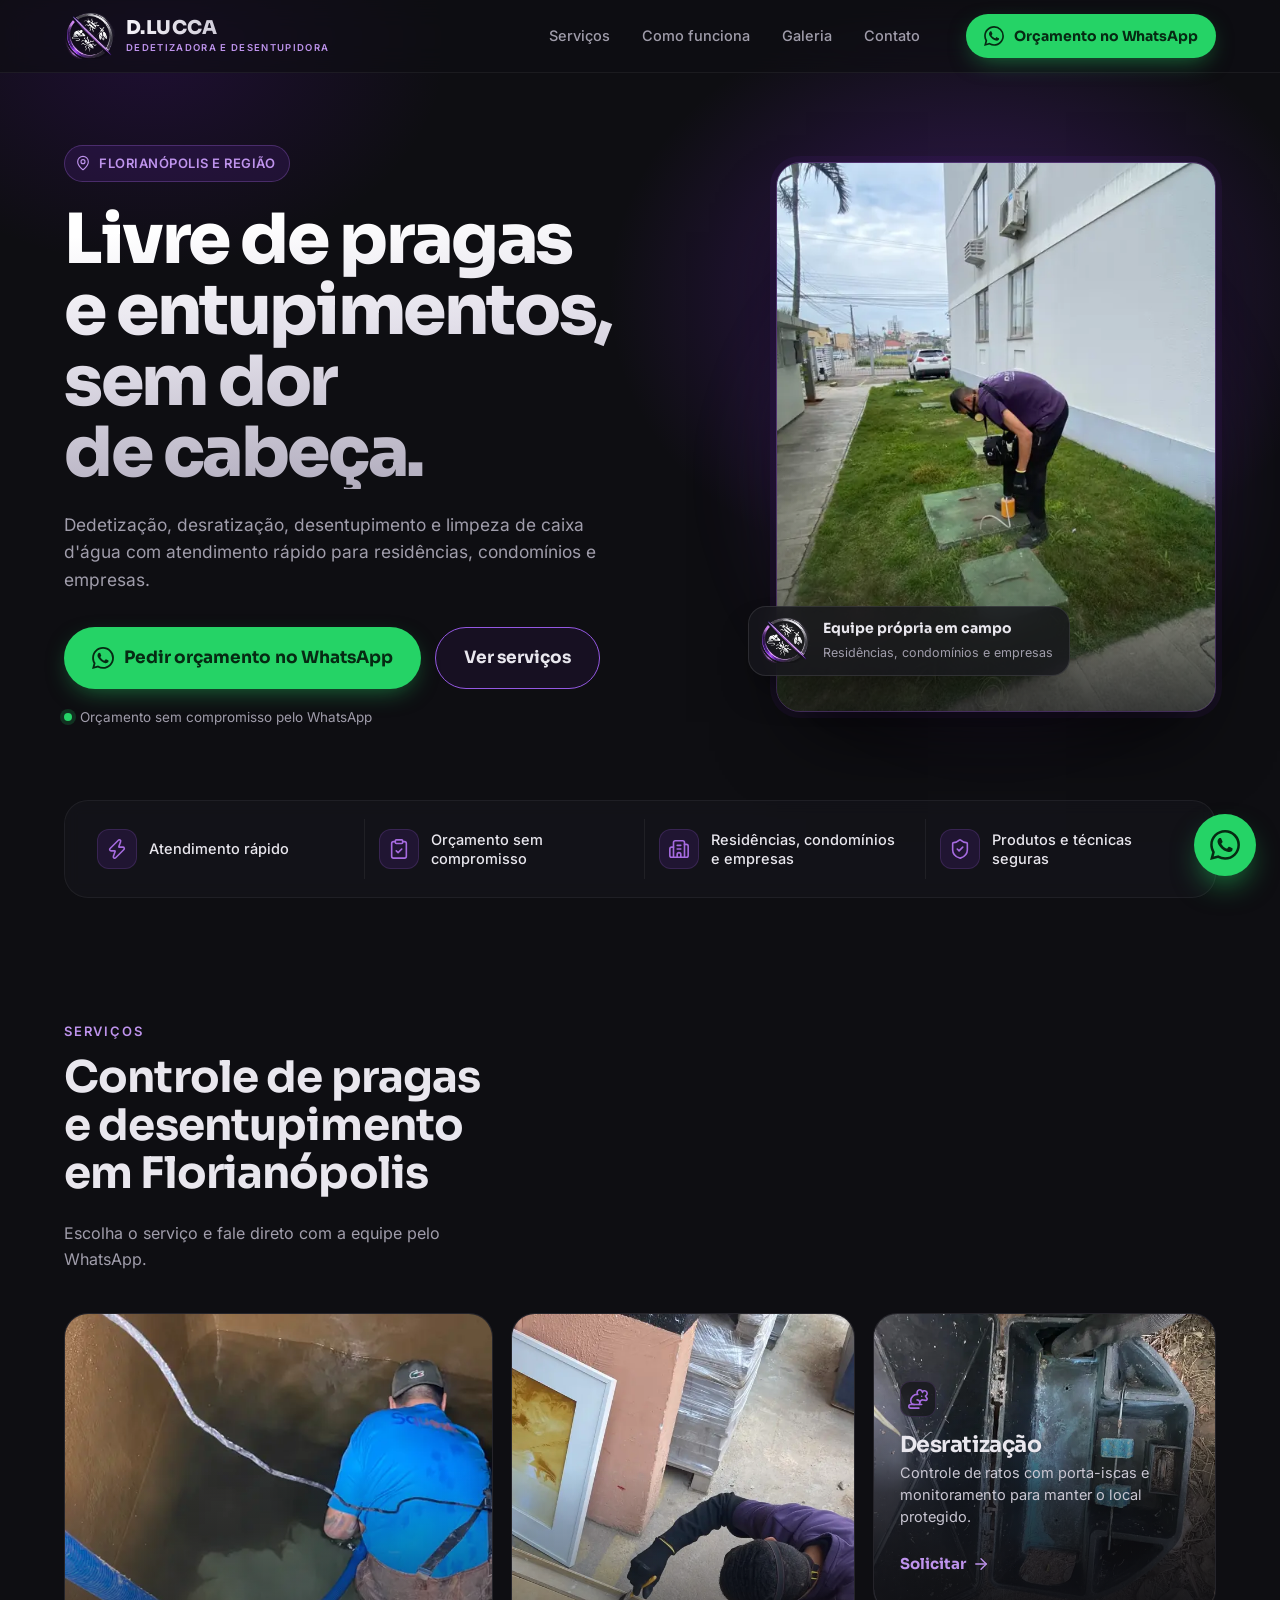
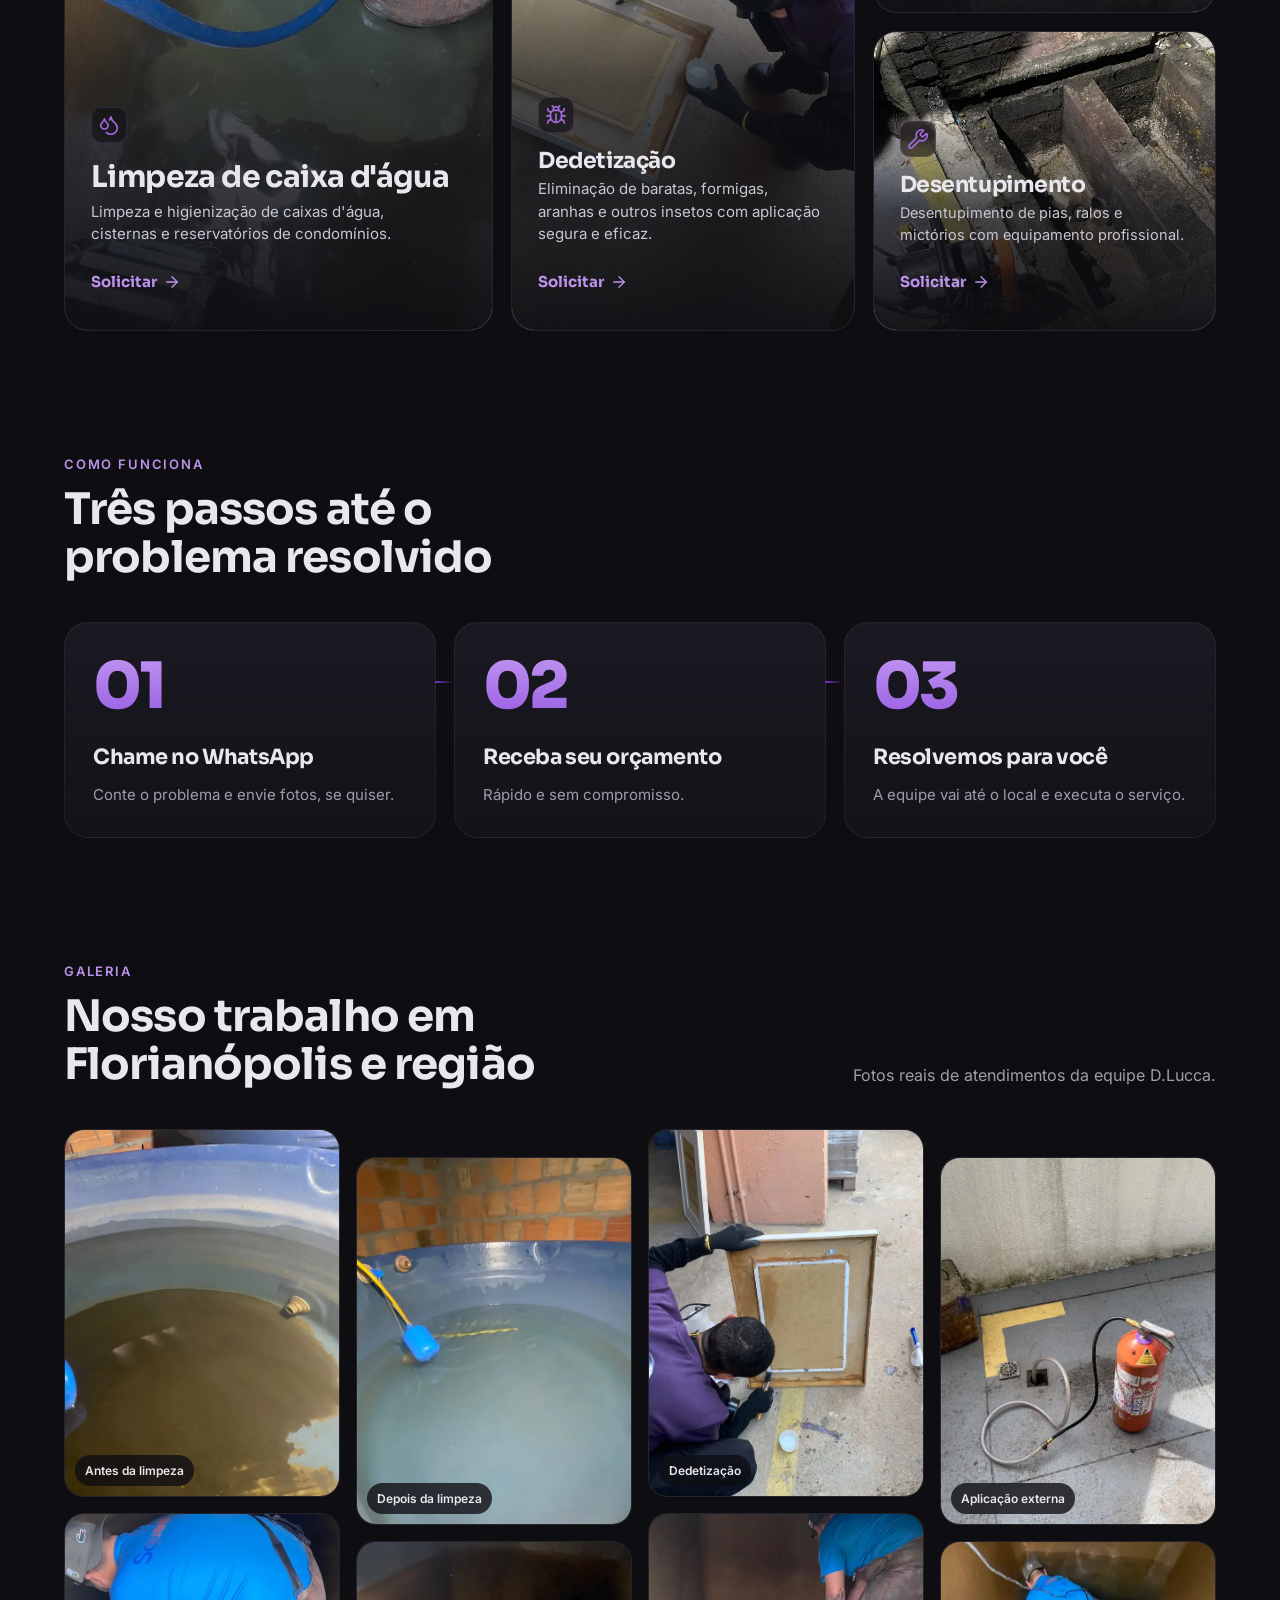
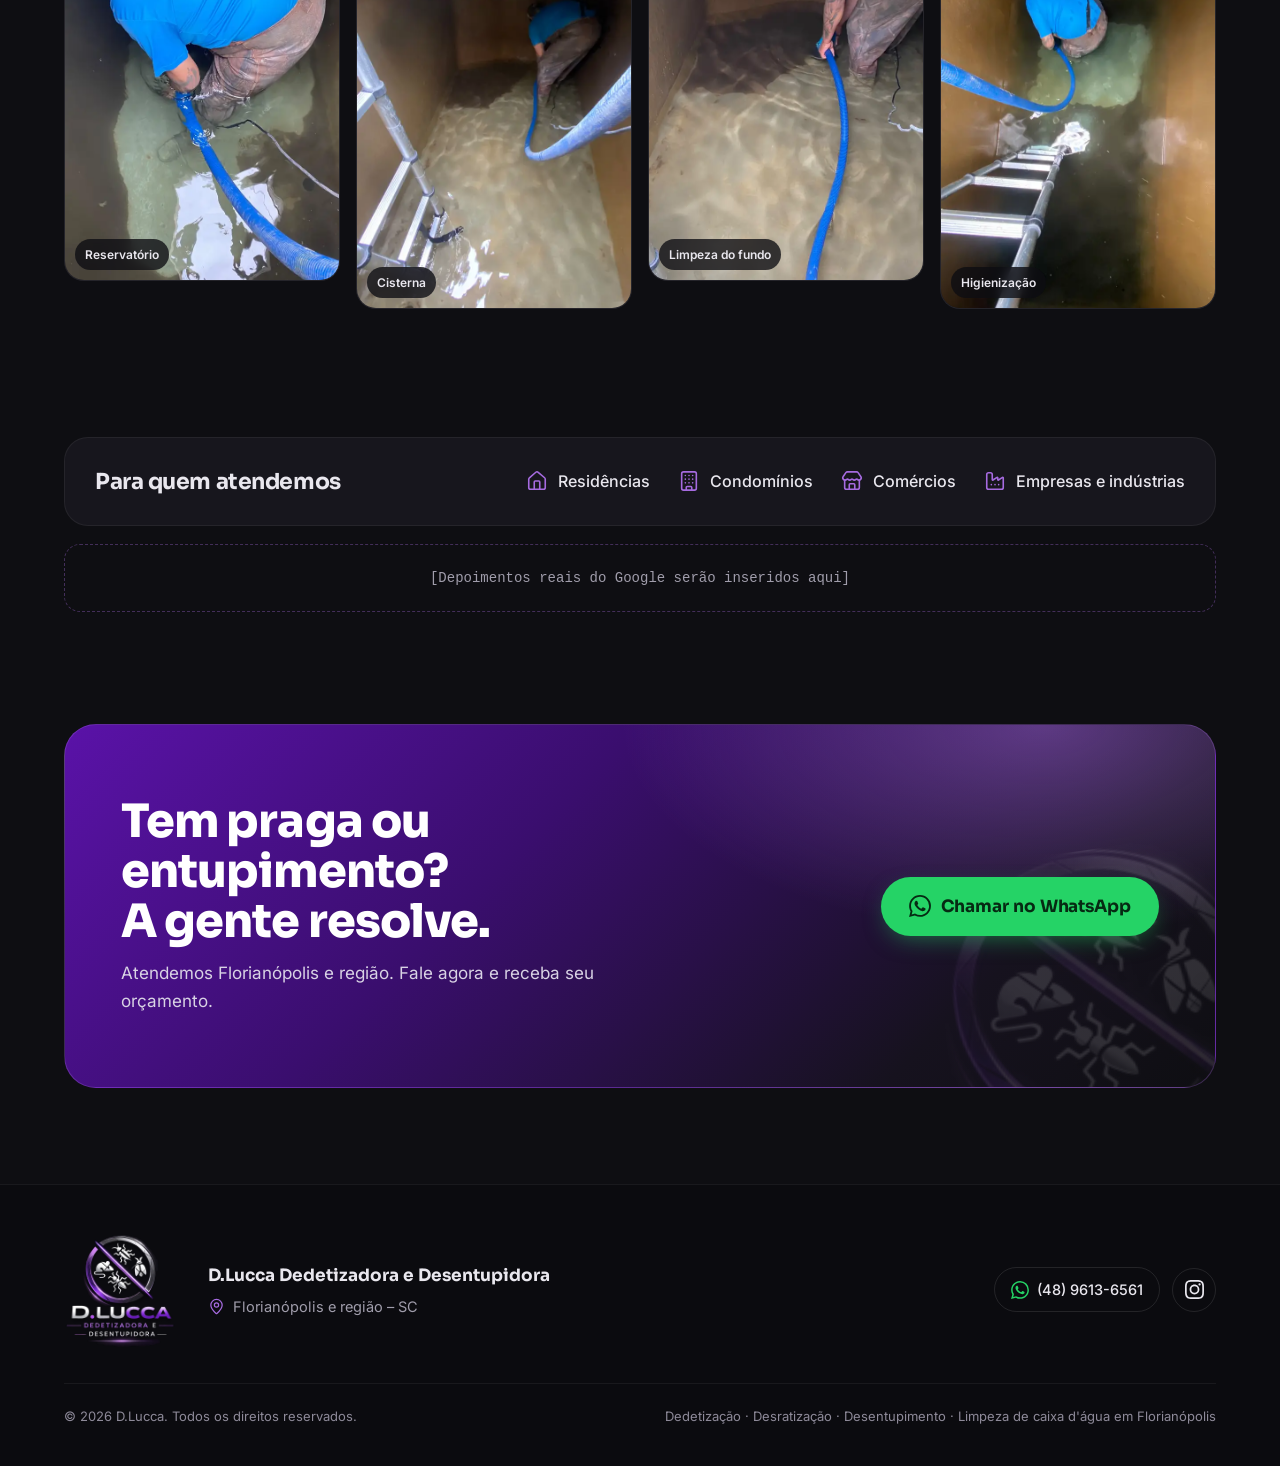
==== index.html @ 6cd9d9d6 "feat(site): publica site one-page D.Lucca Dedetizadora e Desentupidora Co-Authored-By: Claude Sonnet" ====
<!doctype html>
<html lang="pt-BR">
<head>
<meta charset="utf-8">
<meta name="viewport" content="width=device-width, initial-scale=1, viewport-fit=cover">
<title>D.Lucca Dedetizadora e Desentupidora | Florianópolis e Região</title>
<meta name="description" content="Dedetização, desratização, desentupimento e limpeza de caixa d'água em Florianópolis e região. Atendimento rápido. Peça seu orçamento pelo WhatsApp.">
<link rel="canonical" href="https://ftzk1ng.github.io/dlucca-site/">
<meta name="theme-color" content="#0E0E12">
<meta name="format-detection" content="telephone=no">
<link rel="icon" href="favicon.ico" sizes="any">
<link rel="icon" type="image/png" sizes="32x32" href="favicon-32x32.png">
<link rel="apple-touch-icon" href="apple-touch-icon.png">
<link rel="manifest" href="site.webmanifest">
<meta property="og:type" content="website">
<meta property="og:locale" content="pt_BR">
<meta property="og:site_name" content="D.Lucca Dedetizadora e Desentupidora">
<meta property="og:title" content="D.Lucca Dedetizadora e Desentupidora | Florianópolis e Região">
<meta property="og:description" content="Dedetização, desratização, desentupimento e limpeza de caixa d'água em Florianópolis e região. Atendimento rápido. Peça seu orçamento pelo WhatsApp.">
<meta property="og:url" content="https://ftzk1ng.github.io/dlucca-site/">
<meta property="og:image" content="https://ftzk1ng.github.io/dlucca-site/assets/img/og-image.jpg">
<meta property="og:image:width" content="1200">
<meta property="og:image:height" content="630">
<meta property="og:image:alt" content="D.Lucca Dedetizadora e Desentupidora, técnico em atendimento em Florianópolis">
<meta name="twitter:card" content="summary_large_image">
<link rel="preload" href="assets/fonts/sora-latin-800-normal.woff2" as="font" type="font/woff2" crossorigin>
<link rel="preload" href="assets/img/tecnico-dedetizacao-condominio-florianopolis.webp" as="image" type="image/webp">
<link rel="stylesheet" href="assets/css/style.css">
<script type="application/ld+json">
{
  "@context": "https://schema.org",
  "@type": "LocalBusiness",
  "additionalType": "http://www.productontology.org/id/Pest_control",
  "@id": "https://ftzk1ng.github.io/dlucca-site/#empresa",
  "name": "D.Lucca Dedetizadora e Desentupidora",
  "url": "https://ftzk1ng.github.io/dlucca-site/",
  "image": "https://ftzk1ng.github.io/dlucca-site/assets/img/og-image.jpg",
  "logo": "https://ftzk1ng.github.io/dlucca-site/assets/img/icon-512.png",
  "description": "Dedetização, desratização, desentupimento e limpeza de caixa d'água para residências, condomínios e empresas em Florianópolis e região.",
  "telephone": "+55 48 9613-6561",
  "address": {
    "@type": "PostalAddress",
    "addressLocality": "Florianópolis",
    "addressRegion": "SC",
    "addressCountry": "BR"
  },
  "areaServed": [
    {
      "@type": "City",
      "name": "Florianópolis"
    },
    {
      "@type": "AdministrativeArea",
      "name": "Grande Florianópolis, SC"
    }
  ],
  "hasOfferCatalog": {
    "@type": "OfferCatalog",
    "name": "Serviços",
    "itemListElement": [
      {
        "@type": "Offer",
        "itemOffered": {
          "@type": "Service",
          "name": "Dedetização"
        }
      },
      {
        "@type": "Offer",
        "itemOffered": {
          "@type": "Service",
          "name": "Desratização"
        }
      },
      {
        "@type": "Offer",
        "itemOffered": {
          "@type": "Service",
          "name": "Limpeza de caixa d'água"
        }
      },
      {
        "@type": "Offer",
        "itemOffered": {
          "@type": "Service",
          "name": "Desentupimento"
        }
      }
    ]
  }
}
</script>
</head>
<body>
<svg width="0" height="0" style="position:absolute" aria-hidden="true" focusable="false"><symbol id="i-arrow-right" viewBox="0 0 24 24"><path d="M5 12h14" /> <path d="m12 5 7 7-7 7" /></symbol><symbol id="i-bug" viewBox="0 0 24 24"><path d="M12 20v-9" /> <path d="M14 7a4 4 0 0 1 4 4v3a6 6 0 0 1-12 0v-3a4 4 0 0 1 4-4z" /> <path d="M14.12 3.88 16 2" /> <path d="M21 21a4 4 0 0 0-3.81-4" /> <path d="M21 5a4 4 0 0 1-3.55 3.97" /> <path d="M22 13h-4" /> <path d="M3 21a4 4 0 0 1 3.81-4" /> <path d="M3 5a4 4 0 0 0 3.55 3.97" /> <path d="M6 13H2" /> <path d="m8 2 1.88 1.88" /> <path d="M9 7.13V6a3 3 0 1 1 6 0v1.13" /></symbol><symbol id="i-building" viewBox="0 0 24 24"><path d="M12 10h.01" /> <path d="M12 14h.01" /> <path d="M12 6h.01" /> <path d="M16 10h.01" /> <path d="M16 14h.01" /> <path d="M16 6h.01" /> <path d="M8 10h.01" /> <path d="M8 14h.01" /> <path d="M8 6h.01" /> <path d="M9 22v-3a1 1 0 0 1 1-1h4a1 1 0 0 1 1 1v3" /> <rect x="4" y="2" width="16" height="20" rx="2" /></symbol><symbol id="i-building-2" viewBox="0 0 24 24"><path d="M10 12h4" /> <path d="M10 8h4" /> <path d="M14 21v-3a2 2 0 0 0-4 0v3" /> <path d="M6 10H4a2 2 0 0 0-2 2v7a2 2 0 0 0 2 2h16a2 2 0 0 0 2-2V9a2 2 0 0 0-2-2h-2" /> <path d="M6 21V5a2 2 0 0 1 2-2h8a2 2 0 0 1 2 2v16" /></symbol><symbol id="i-clipboard-check" viewBox="0 0 24 24"><rect width="8" height="4" x="8" y="2" rx="1" ry="1" /> <path d="M16 4h2a2 2 0 0 1 2 2v14a2 2 0 0 1-2 2H6a2 2 0 0 1-2-2V6a2 2 0 0 1 2-2h2" /> <path d="m9 14 2 2 4-4" /></symbol><symbol id="i-droplets" viewBox="0 0 24 24"><path d="M7 16.3c2.2 0 4-1.83 4-4.05 0-1.16-.57-2.26-1.71-3.19S7.29 6.75 7 5.3c-.29 1.45-1.14 2.84-2.29 3.76S3 11.1 3 12.25c0 2.22 1.8 4.05 4 4.05z" /> <path d="M12.56 6.6A10.97 10.97 0 0 0 14 3.02c.5 2.5 2 4.9 4 6.5s3 3.5 3 5.5a6.98 6.98 0 0 1-11.91 4.97" /></symbol><symbol id="i-factory" viewBox="0 0 24 24"><path d="M12 16h.01" /> <path d="M16 16h.01" /> <path d="M3 19a2 2 0 0 0 2 2h14a2 2 0 0 0 2-2V8.5a.5.5 0 0 0-.769-.422l-4.462 2.844A.5.5 0 0 1 15 10.5v-2a.5.5 0 0 0-.769-.422L9.77 10.922A.5.5 0 0 1 9 10.5V5a2 2 0 0 0-2-2H5a2 2 0 0 0-2 2z" /> <path d="M8 16h.01" /></symbol><symbol id="i-house" viewBox="0 0 24 24"><path d="M15 21v-8a1 1 0 0 0-1-1h-4a1 1 0 0 0-1 1v8" /> <path d="M3 10a2 2 0 0 1 .709-1.528l7-6a2 2 0 0 1 2.582 0l7 6A2 2 0 0 1 21 10v9a2 2 0 0 1-2 2H5a2 2 0 0 1-2-2z" /></symbol><symbol id="i-instagram" viewBox="0 0 24 24"><path fill="currentColor" stroke="none" d="M7.0301.084c-1.2768.0602-2.1487.264-2.911.5634-.7888.3075-1.4575.72-2.1228 1.3877-.6652.6677-1.075 1.3368-1.3802 2.127-.2954.7638-.4956 1.6365-.552 2.914-.0564 1.2775-.0689 1.6882-.0626 4.947.0062 3.2586.0206 3.6671.0825 4.9473.061 1.2765.264 2.1482.5635 2.9107.308.7889.72 1.4573 1.388 2.1228.6679.6655 1.3365 1.0743 2.1285 1.38.7632.295 1.6361.4961 2.9134.552 1.2773.056 1.6884.069 4.9462.0627 3.2578-.0062 3.668-.0207 4.9478-.0814 1.28-.0607 2.147-.2652 2.9098-.5633.7889-.3086 1.4578-.72 2.1228-1.3881.665-.6682 1.0745-1.3378 1.3795-2.1284.2957-.7632.4966-1.636.552-2.9124.056-1.2809.0692-1.6898.063-4.948-.0063-3.2583-.021-3.6668-.0817-4.9465-.0607-1.2797-.264-2.1487-.5633-2.9117-.3084-.7889-.72-1.4568-1.3876-2.1228C21.2982 1.33 20.628.9208 19.8378.6165 19.074.321 18.2017.1197 16.9244.0645 15.6471.0093 15.236-.005 11.977.0014 8.718.0076 8.31.0215 7.0301.0839m.1402 21.6932c-1.17-.0509-1.8053-.2453-2.2287-.408-.5606-.216-.96-.4771-1.3819-.895-.422-.4178-.6811-.8186-.9-1.378-.1644-.4234-.3624-1.058-.4171-2.228-.0595-1.2645-.072-1.6442-.079-4.848-.007-3.2037.0053-3.583.0607-4.848.05-1.169.2456-1.805.408-2.2282.216-.5613.4762-.96.895-1.3816.4188-.4217.8184-.6814 1.3783-.9003.423-.1651 1.0575-.3614 2.227-.4171 1.2655-.06 1.6447-.072 4.848-.079 3.2033-.007 3.5835.005 4.8495.0608 1.169.0508 1.8053.2445 2.228.408.5608.216.96.4754 1.3816.895.4217.4194.6816.8176.9005 1.3787.1653.4217.3617 1.056.4169 2.2263.0602 1.2655.0739 1.645.0796 4.848.0058 3.203-.0055 3.5834-.061 4.848-.051 1.17-.245 1.8055-.408 2.2294-.216.5604-.4763.96-.8954 1.3814-.419.4215-.8181.6811-1.3783.9-.4224.1649-1.0577.3617-2.2262.4174-1.2656.0595-1.6448.072-4.8493.079-3.2045.007-3.5825-.006-4.848-.0608M16.953 5.5864A1.44 1.44 0 1 0 18.39 4.144a1.44 1.44 0 0 0-1.437 1.4424M5.8385 12.012c.0067 3.4032 2.7706 6.1557 6.173 6.1493 3.4026-.0065 6.157-2.7701 6.1506-6.1733-.0065-3.4032-2.771-6.1565-6.174-6.1498-3.403.0067-6.156 2.771-6.1496 6.1738M8 12.0077a4 4 0 1 1 4.008 3.9921A3.9996 3.9996 0 0 1 8 12.0077"/></symbol><symbol id="i-map-pin" viewBox="0 0 24 24"><path d="M20 10c0 4.993-5.539 10.193-7.399 11.799a1 1 0 0 1-1.202 0C9.539 20.193 4 14.993 4 10a8 8 0 0 1 16 0" /> <circle cx="12" cy="10" r="3" /></symbol><symbol id="i-rat" viewBox="0 0 24 24"><path d="M13 22H4a2 2 0 0 1 0-4h12" /> <path d="M13.236 18a3 3 0 0 0-2.2-5" /> <path d="M16 9h.01" /> <path d="M16.82 3.94a3 3 0 1 1 3.237 4.868l1.815 2.587a1.5 1.5 0 0 1-1.5 2.1l-2.872-.453a3 3 0 0 0-3.5 3" /> <path d="M17 4.988a3 3 0 1 0-5.2 2.052A7 7 0 0 0 4 14.015 4 4 0 0 0 8 18" /></symbol><symbol id="i-shield-check" viewBox="0 0 24 24"><path d="M20 13c0 5-3.5 7.5-7.66 8.95a1 1 0 0 1-.67-.01C7.5 20.5 4 18 4 13V6a1 1 0 0 1 1-1c2 0 4.5-1.2 6.24-2.72a1.17 1.17 0 0 1 1.52 0C14.51 3.81 17 5 19 5a1 1 0 0 1 1 1z" /> <path d="m9 12 2 2 4-4" /></symbol><symbol id="i-store" viewBox="0 0 24 24"><path d="M15 21v-5a1 1 0 0 0-1-1h-4a1 1 0 0 0-1 1v5" /> <path d="M17.774 10.31a1.12 1.12 0 0 0-1.549 0 2.5 2.5 0 0 1-3.451 0 1.12 1.12 0 0 0-1.548 0 2.5 2.5 0 0 1-3.452 0 1.12 1.12 0 0 0-1.549 0 2.5 2.5 0 0 1-3.77-3.248l2.889-4.184A2 2 0 0 1 7 2h10a2 2 0 0 1 1.653.873l2.895 4.192a2.5 2.5 0 0 1-3.774 3.244" /> <path d="M4 10.95V19a2 2 0 0 0 2 2h12a2 2 0 0 0 2-2v-8.05" /></symbol><symbol id="i-whatsapp" viewBox="0 0 24 24"><path fill="currentColor" stroke="none" d="M17.472 14.382c-.297-.149-1.758-.867-2.03-.967-.273-.099-.471-.148-.67.15-.197.297-.767.966-.94 1.164-.173.199-.347.223-.644.075-.297-.15-1.255-.463-2.39-1.475-.883-.788-1.48-1.761-1.653-2.059-.173-.297-.018-.458.13-.606.134-.133.298-.347.446-.52.149-.174.198-.298.298-.497.099-.198.05-.371-.025-.52-.075-.149-.669-1.612-.916-2.207-.242-.579-.487-.5-.669-.51-.173-.008-.371-.01-.57-.01-.198 0-.52.074-.792.372-.272.297-1.04 1.016-1.04 2.479 0 1.462 1.065 2.875 1.213 3.074.149.198 2.096 3.2 5.077 4.487.709.306 1.262.489 1.694.625.712.227 1.36.195 1.871.118.571-.085 1.758-.719 2.006-1.413.248-.694.248-1.289.173-1.413-.074-.124-.272-.198-.57-.347m-5.421 7.403h-.004a9.87 9.87 0 01-5.031-1.378l-.361-.214-3.741.982.998-3.648-.235-.374a9.86 9.86 0 01-1.51-5.26c.001-5.45 4.436-9.884 9.888-9.884 2.64 0 5.122 1.03 6.988 2.898a9.825 9.825 0 012.893 6.994c-.003 5.45-4.437 9.884-9.885 9.884m8.413-18.297A11.815 11.815 0 0012.05 0C5.495 0 .16 5.335.157 11.892c0 2.096.547 4.142 1.588 5.945L.057 24l6.305-1.654a11.882 11.882 0 005.683 1.448h.005c6.554 0 11.89-5.335 11.893-11.893a11.821 11.821 0 00-3.48-8.413Z"/></symbol><symbol id="i-wrench" viewBox="0 0 24 24"><path d="M14.7 6.3a1 1 0 0 0 0 1.4l1.6 1.6a1 1 0 0 0 1.4 0l3.106-3.105c.32-.322.863-.22.983.218a6 6 0 0 1-8.259 7.057l-7.91 7.91a1 1 0 0 1-2.999-3l7.91-7.91a6 6 0 0 1 7.057-8.259c.438.12.54.662.219.984z" /></symbol><symbol id="i-zap" viewBox="0 0 24 24"><path d="M15.914 4a1.5 1.5 0 00-2.474-1.561l-9 9A1.5 1.5 0 005.5 14h4.002a.5.5 0 01.471.666L8.086 20a1.5 1.5 0 002.475 1.56l9-9A1.5 1.5 0 0018.5 10h-3.997a.5.5 0 01-.472-.667z" /></symbol></svg>
<a class="sr-only" href="#conteudo">Pular para o conteúdo</a>

<header class="site-header">
  <div class="wrap">
    <a class="brand" href="#topo" aria-label="D.Lucca Dedetizadora e Desentupidora, início">
      <img src="assets/img/dlucca-emblema.webp" width="52" height="45" alt="Emblema D.Lucca">
      <span class="brand-name"><b>D.LUCCA</b><small>Dedetizadora e Desentupidora</small></span>
    </a>
    <nav class="nav" aria-label="Seções">
      <a href="#servicos">Serviços</a>
      <a href="#como-funciona">Como funciona</a>
      <a href="#galeria">Galeria</a>
      <a href="#contato">Contato</a>
    </nav>
    <a class="btn btn-wa header-cta" href="https://wa.me/554896136561?text=Ol%C3%A1!%20Vim%20pelo%20site%20e%20gostaria%20de%20um%20or%C3%A7amento." target="_blank" rel="noopener"><svg class="ico" aria-hidden="true" focusable="false"><use href="#i-whatsapp"/></svg>Orçamento no WhatsApp</a>
    <a class="header-wa-icon" href="https://wa.me/554896136561?text=Ol%C3%A1!%20Vim%20pelo%20site%20e%20gostaria%20de%20um%20or%C3%A7amento." target="_blank" rel="noopener" aria-label="Pedir orçamento no WhatsApp"><svg class="ico" aria-hidden="true" focusable="false"><use href="#i-whatsapp"/></svg></a>
  </div>
</header>

<main id="conteudo">
  <section class="hero" id="topo" aria-labelledby="hero-title">
    <div class="wrap">
      <div class="hero-copy">
        <span class="tag"><svg class="ico" aria-hidden="true" focusable="false"><use href="#i-map-pin"/></svg>Florianópolis e região</span>
        <h1 id="hero-title">Livre de pragas e entupimentos, sem dor de cabeça.</h1>
        <p class="lead">Dedetização, desratização, desentupimento e limpeza de caixa d'água com atendimento rápido para residências, condomínios e empresas.</p>
        <div class="hero-ctas">
          <a class="btn btn-wa btn-lg pulse" href="https://wa.me/554896136561?text=Ol%C3%A1!%20Vim%20pelo%20site%20e%20gostaria%20de%20um%20or%C3%A7amento." target="_blank" rel="noopener"><svg class="ico" aria-hidden="true" focusable="false"><use href="#i-whatsapp"/></svg>Pedir orçamento no WhatsApp</a>
          <a class="btn btn-ghost btn-lg" href="#servicos">Ver serviços</a>
        </div>
        <p class="hero-note"><span class="dot" aria-hidden="true"></span>Orçamento sem compromisso pelo WhatsApp</p>
      </div>
      <div class="hero-media">
        <div class="hero-photo">
          <img src="assets/img/tecnico-dedetizacao-condominio-florianopolis.webp" width="562" height="1000" fetchpriority="high" alt="Técnico da D.Lucca aplicando tratamento contra pragas no jardim de um condomínio em Florianópolis">
        </div>
        <div class="hero-badge">
          <img src="assets/img/dlucca-emblema.webp" width="52" height="45" alt="" aria-hidden="true">
          <div><b>Equipe própria em campo</b><span>Residências, condomínios e empresas</span></div>
        </div>
      </div>
    </div>
  </section>

  <section class="trust" aria-label="Diferenciais">
    <div class="wrap">
      <ul>
        <li><span class="ico-chip"><svg class="ico" aria-hidden="true" focusable="false"><use href="#i-zap"/></svg></span>Atendimento rápido</li>
        <li><span class="ico-chip"><svg class="ico" aria-hidden="true" focusable="false"><use href="#i-clipboard-check"/></svg></span>Orçamento sem compromisso</li>
        <li><span class="ico-chip"><svg class="ico" aria-hidden="true" focusable="false"><use href="#i-building-2"/></svg></span>Residências, condomínios e empresas</li>
        <li><span class="ico-chip"><svg class="ico" aria-hidden="true" focusable="false"><use href="#i-shield-check"/></svg></span>Produtos e técnicas seguras</li>
      </ul>
    </div>
  </section>

  <section class="section" id="servicos" aria-labelledby="servicos-title">
    <div class="wrap">
      <div class="section-head reveal">
        <div>
          <span class="eyebrow">Serviços</span>
          <h2 id="servicos-title">Controle de pragas e desentupimento em Florianópolis</h2>
        </div>
        <p class="section-sub">Escolha o serviço e fale direto com a equipe pelo WhatsApp.</p>
      </div>
      <div class="bento">
        <article class="card card--agua reveal">
          <img src="assets/img/limpeza-caixa-dagua-condominio.webp" width="562" height="1000" loading="lazy" decoding="async" alt="Técnico da D.Lucca realizando limpeza de caixa d'água dentro do reservatório de um condomínio em Florianópolis">
          <div class="card-body">
            <div class="card-top"><span class="ico-chip"><svg class="ico" aria-hidden="true" focusable="false"><use href="#i-droplets"/></svg></span></div>
            <h3>Limpeza de caixa d'água</h3>
            <p>Limpeza e higienização de caixas d'água, cisternas e reservatórios de condomínios.</p>
            <a class="card-link" href="https://wa.me/554896136561?text=Ol%C3%A1!%20Gostaria%20de%20um%20or%C3%A7amento%20de%20limpeza%20de%20caixa%20d%27%C3%A1gua." target="_blank" rel="noopener">Solicitar <svg class="ico" aria-hidden="true" focusable="false"><use href="#i-arrow-right"/></svg></a>
          </div>
        </article>
        <article class="card card--ded reveal">
          <img src="assets/img/dedetizacao-aplicacao.webp" width="619" height="1100" loading="lazy" decoding="async" alt="Técnico da D.Lucca com luvas e máscara aplicando produto de dedetização em uma moldura">
          <div class="card-body">
            <div class="card-top"><span class="ico-chip"><svg class="ico" aria-hidden="true" focusable="false"><use href="#i-bug"/></svg></span></div>
            <h3>Dedetização</h3>
            <p>Eliminação de baratas, formigas, aranhas e outros insetos com aplicação segura e eficaz.</p>
            <a class="card-link" href="https://wa.me/554896136561?text=Ol%C3%A1!%20Gostaria%20de%20um%20or%C3%A7amento%20de%20dedetiza%C3%A7%C3%A3o." target="_blank" rel="noopener">Solicitar <svg class="ico" aria-hidden="true" focusable="false"><use href="#i-arrow-right"/></svg></a>
          </div>
        </article>
        <article class="card card--rat reveal">
          <img src="assets/img/desratizacao-porta-isca.webp" width="1000" height="563" loading="lazy" decoding="async" alt="Porta-isca para controle de ratos instalado pela D.Lucca em área externa">
          <div class="card-body">
            <div class="card-top"><span class="ico-chip"><svg class="ico" aria-hidden="true" focusable="false"><use href="#i-rat"/></svg></span></div>
            <h3>Desratização</h3>
            <p>Controle de ratos com porta-iscas e monitoramento para manter o local protegido.</p>
            <a class="card-link" href="https://wa.me/554896136561?text=Ol%C3%A1!%20Gostaria%20de%20um%20or%C3%A7amento%20de%20desratiza%C3%A7%C3%A3o." target="_blank" rel="noopener">Solicitar <svg class="ico" aria-hidden="true" focusable="false"><use href="#i-arrow-right"/></svg></a>
          </div>
        </article>
        <article class="card card--desent reveal">
          <img src="assets/img/desentupimento-maquina.webp" width="619" height="1100" loading="lazy" decoding="async" alt="Máquina desentupidora profissional da D.Lucca ao lado de uma caixa de passagem aberta">
          <div class="card-body">
            <div class="card-top"><span class="ico-chip"><svg class="ico" aria-hidden="true" focusable="false"><use href="#i-wrench"/></svg></span></div>
            <h3>Desentupimento</h3>
            <p>Desentupimento de pias, ralos e mictórios com equipamento profissional.</p>
            <a class="card-link" href="https://wa.me/554896136561?text=Ol%C3%A1!%20Gostaria%20de%20um%20or%C3%A7amento%20de%20desentupimento." target="_blank" rel="noopener">Solicitar <svg class="ico" aria-hidden="true" focusable="false"><use href="#i-arrow-right"/></svg></a>
          </div>
        </article>
      </div>
    </div>
  </section>

  <section class="section" id="como-funciona" aria-labelledby="como-title" style="padding-top:24px">
    <div class="wrap">
      <div class="section-head reveal">
        <div>
          <span class="eyebrow">Como funciona</span>
          <h2 id="como-title">Três passos até o problema resolvido</h2>
        </div>
      </div>
      <ol class="steps">
        <li class="step reveal"><span class="step-num" aria-hidden="true">01</span><h3>Chame no WhatsApp</h3><p>Conte o problema e envie fotos, se quiser.</p></li>
        <li class="step reveal"><span class="step-num" aria-hidden="true">02</span><h3>Receba seu orçamento</h3><p>Rápido e sem compromisso.</p></li>
        <li class="step reveal"><span class="step-num" aria-hidden="true">03</span><h3>Resolvemos para você</h3><p>A equipe vai até o local e executa o serviço.</p></li>
      </ol>
    </div>
  </section>

  <section class="section" id="galeria" aria-labelledby="galeria-title" style="padding-top:24px">
    <div class="wrap gallery-wrap">
      <div class="section-head reveal">
        <div>
          <span class="eyebrow">Galeria</span>
          <h2 id="galeria-title">Nosso trabalho em Florianópolis e região</h2>
        </div>
        <p class="section-sub">Fotos reais de atendimentos da equipe D.Lucca.</p>
      </div>
      <div class="gallery">
        <figure class="reveal"><img src="assets/img/caixa-dagua-antes.webp" width="619" height="1100" loading="lazy" decoding="async" alt="Caixa d'água de polietileno com água suja antes da limpeza feita pela D.Lucca"><figcaption>Antes da limpeza</figcaption></figure>
        <figure class="reveal"><img src="assets/img/caixa-dagua-depois.webp" width="619" height="1100" loading="lazy" decoding="async" alt="Caixa d'água limpa e higienizada pela D.Lucca, com água clara"><figcaption>Depois da limpeza</figcaption></figure>
        <figure class="reveal"><img src="assets/img/dedetizacao-moldura.webp" width="619" height="1100" loading="lazy" decoding="async" alt="Técnico da D.Lucca aplicando produto contra insetos em moldura de quadro"><figcaption>Dedetização</figcaption></figure>
        <figure class="reveal"><img src="assets/img/pulverizador-area-externa.webp" width="619" height="1100" loading="lazy" decoding="async" alt="Pulverizador da D.Lucca pronto para aplicação em terraço junto a um ralo"><figcaption>Aplicação externa</figcaption></figure>
        <figure class="reveal"><img src="assets/img/limpeza-reservatorio-1.webp" width="619" height="1100" loading="lazy" decoding="async" alt="Técnico da D.Lucca drenando reservatório de água de condomínio durante a limpeza"><figcaption>Reservatório</figcaption></figure>
        <figure class="reveal"><img src="assets/img/limpeza-cisterna.webp" width="619" height="1100" loading="lazy" decoding="async" alt="Técnico da D.Lucca dentro de cisterna removendo resíduos do fundo com mangueira"><figcaption>Cisterna</figcaption></figure>
        <figure class="reveal"><img src="assets/img/limpeza-reservatorio-2.webp" width="619" height="1100" loading="lazy" decoding="async" alt="Limpeza do fundo de reservatório de condomínio feita pela equipe D.Lucca"><figcaption>Limpeza do fundo</figcaption></figure>
        <figure class="reveal"><img src="assets/img/higienizacao-reservatorio.webp" width="619" height="1100" loading="lazy" decoding="async" alt="Vista de cima de técnico da D.Lucca higienizando reservatório com escada de acesso"><figcaption>Higienização</figcaption></figure>
      </div>
    </div>
  </section>

  <section class="audience" aria-labelledby="publico-title">
    <div class="wrap">
      <div class="audience-inner reveal">
        <h2 id="publico-title">Para quem atendemos</h2>
        <ul>
          <li><svg class="ico" aria-hidden="true" focusable="false"><use href="#i-house"/></svg>Residências</li>
          <li><svg class="ico" aria-hidden="true" focusable="false"><use href="#i-building"/></svg>Condomínios</li>
          <li><svg class="ico" aria-hidden="true" focusable="false"><use href="#i-store"/></svg>Comércios</li>
          <li><svg class="ico" aria-hidden="true" focusable="false"><use href="#i-factory"/></svg>Empresas e indústrias</li>
        </ul>
      </div>
      <div class="placeholder">[Depoimentos reais do Google serão inseridos aqui]</div>
    </div>
  </section>

  <section class="final" id="contato" aria-labelledby="final-title">
    <div class="wrap">
      <div class="final-box reveal">
        <div>
          <h2 id="final-title">Tem praga ou entupimento? A gente resolve.</h2>
          <p>Atendemos Florianópolis e região. Fale agora e receba seu orçamento.</p>
        </div>
        <a class="btn btn-wa btn-lg pulse" href="https://wa.me/554896136561?text=Ol%C3%A1!%20Vim%20pelo%20site%20e%20gostaria%20de%20um%20or%C3%A7amento." target="_blank" rel="noopener"><svg class="ico" aria-hidden="true" focusable="false"><use href="#i-whatsapp"/></svg>Chamar no WhatsApp</a>
      </div>
    </div>
  </section>
</main>

<footer class="site-footer">
  <div class="wrap">
    <div class="footer-grid">
      <img class="footer-logo" src="assets/img/dlucca-logo.webp" width="480" height="488" loading="lazy" alt="Logo D.Lucca Dedetizadora e Desentupidora">
      <div class="footer-info">
        <b>D.Lucca Dedetizadora e Desentupidora</b>
        <span><svg class="ico" aria-hidden="true" focusable="false"><use href="#i-map-pin"/></svg>Florianópolis e região – SC</span>
      </div>
      <div class="footer-links">
        <a class="chip-link wa" href="https://wa.me/554896136561?text=Ol%C3%A1!%20Vim%20pelo%20site%20e%20gostaria%20de%20um%20or%C3%A7amento." target="_blank" rel="noopener"><svg class="ico" aria-hidden="true" focusable="false"><use href="#i-whatsapp"/></svg>(48) 9613-6561</a>
        <a class="icon-link" href="https://www.instagram.com/d.luccadedetizadora/" target="_blank" rel="noopener" aria-label="Instagram da D.Lucca"><svg class="ico" aria-hidden="true" focusable="false"><use href="#i-instagram"/></svg></a>
      </div>
    </div>
    <div class="footer-bottom">
      <span>© 2026 D.Lucca. Todos os direitos reservados.</span>
      <span>Dedetização · Desratização · Desentupimento · Limpeza de caixa d'água em Florianópolis</span>
    </div>
  </div>
</footer>

<a class="wa-float pulse" href="https://wa.me/554896136561?text=Ol%C3%A1!%20Vim%20pelo%20site%20e%20gostaria%20de%20um%20or%C3%A7amento." target="_blank" rel="noopener" aria-label="Chamar no WhatsApp"><svg class="ico" aria-hidden="true" focusable="false"><use href="#i-whatsapp"/></svg><span class="tip">Orçamento no WhatsApp</span></a>
<div class="wa-bar"><a class="btn btn-wa" href="https://wa.me/554896136561?text=Ol%C3%A1!%20Vim%20pelo%20site%20e%20gostaria%20de%20um%20or%C3%A7amento." target="_blank" rel="noopener"><svg class="ico" aria-hidden="true" focusable="false"><use href="#i-whatsapp"/></svg>Chamar no WhatsApp</a></div>

<script>
(function(){
  var d=document.documentElement; d.classList.add('js');
  var els=[].slice.call(document.querySelectorAll('.reveal'));
  if(!('IntersectionObserver' in window)||matchMedia('(prefers-reduced-motion: reduce)').matches) return;
  var vh=innerHeight;
  els.forEach(function(el){ if(el.getBoundingClientRect().top>vh*0.92) el.classList.add('pre'); });
  var io=new IntersectionObserver(function(entries){
    entries.forEach(function(e){ if(e.isIntersecting){ e.target.classList.remove('pre'); io.unobserve(e.target);} });
  },{rootMargin:'0px 0px -8% 0px'});
  els.forEach(function(el){ if(el.classList.contains('pre')) io.observe(el); });
})();
</script>

</body>
</html>
---- assets/css/style.css ----
/* Fontes self-hosted (Sora e Inter, SIL OFL) */
@font-face{font-family:"Sora";font-style:normal;font-weight:700;font-display:swap;src:url("../fonts/sora-latin-700-normal.woff2") format("woff2")}
@font-face{font-family:"Sora";font-style:normal;font-weight:800;font-display:swap;src:url("../fonts/sora-latin-800-normal.woff2") format("woff2")}
@font-face{font-family:"Inter";font-style:normal;font-weight:400;font-display:swap;src:url("../fonts/inter-latin-400-normal.woff2") format("woff2")}
@font-face{font-family:"Inter";font-style:normal;font-weight:500;font-display:swap;src:url("../fonts/inter-latin-500-normal.woff2") format("woff2")}
@font-face{font-family:"Inter";font-style:normal;font-weight:600;font-display:swap;src:url("../fonts/inter-latin-600-normal.woff2") format("woff2")}
:root{
  color-scheme: dark;
  --bg:#0E0E12; --surface:#17161D; --surface-2:#1E1C26;
  --line:rgba(255,255,255,.06); --line-2:rgba(255,255,255,.1);
  --purple:#7B2FD0; --purple-deep:#5A12A8; --lilac:#A66BE0; --lilac-text:#BE93EC;
  --silver:#E9E7EE; --muted:#A09DAB;
  --wa:#25D366; --wa-hover:#1FBE5B; --wa-ink:#062A13;
  --r-sm:12px; --r-md:16px; --r-lg:24px;
  --font-display:"Sora","Plus Jakarta Sans",system-ui,-apple-system,"Segoe UI",sans-serif;
  --font-body:"Inter",system-ui,-apple-system,"Segoe UI",Roboto,sans-serif;
  --wrap:1200px;
  --header-h:72px;
}
*{box-sizing:border-box}
html{overflow-x:clip;scroll-behavior:smooth;scroll-padding-top:calc(var(--header-h) + 16px);background:var(--bg)}
body{margin:0;overflow-x:clip;background:var(--bg);color:var(--silver);font-family:var(--font-body);font-size:16px;line-height:1.6;-webkit-font-smoothing:antialiased;overflow-x:hidden}
img{max-width:100%;display:block}
a{color:inherit;text-decoration:none}
h1,h2,h3{font-family:var(--font-display);margin:0;text-wrap:balance;letter-spacing:-.02em}
p{margin:0}
.wrap{max-width:var(--wrap);margin-inline:auto;padding-inline:24px}
.sr-only{position:absolute;width:1px;height:1px;overflow:hidden;clip:rect(0 0 0 0);white-space:nowrap}
:focus-visible{outline:2px solid var(--lilac);outline-offset:3px;border-radius:8px}
.ico{width:22px;height:22px;flex:none;fill:none;stroke:currentColor;stroke-width:1.75;stroke-linecap:round;stroke-linejoin:round}
.ico-fill{fill:currentColor;stroke:none}

/* ---------- buttons ---------- */
.btn{display:inline-flex;align-items:center;justify-content:center;gap:10px;min-height:48px;padding:12px 22px;border-radius:999px;font-family:var(--font-display);font-weight:700;font-size:15px;letter-spacing:-.005em;transition:transform .2s ease,background-color .2s ease,box-shadow .25s ease,border-color .2s ease;white-space:nowrap}
.btn .ico{width:20px;height:20px}
.btn-wa{background:var(--wa);color:var(--wa-ink);box-shadow:0 8px 24px -8px rgba(37,211,102,.55)}
.btn-wa:hover{background:var(--wa-hover);transform:translateY(-2px);box-shadow:0 14px 30px -10px rgba(37,211,102,.7)}
.btn-lg{min-height:58px;padding:16px 28px;font-size:17px}
.btn-lg .ico{width:22px;height:22px}
.btn-ghost{border:1.5px solid #9458E2;color:var(--silver);background:rgba(123,47,208,.08)}
.btn-ghost:hover{border-color:var(--lilac);background:rgba(123,47,208,.18);box-shadow:0 0 0 4px rgba(166,107,224,.12)}
.pulse{position:relative}
.pulse::after{content:"";position:absolute;inset:0;border-radius:inherit;box-shadow:0 0 0 0 rgba(37,211,102,.55);animation:pulse 2.4s ease-out infinite;pointer-events:none}
@keyframes pulse{0%{box-shadow:0 0 0 0 rgba(37,211,102,.5)}70%{box-shadow:0 0 0 16px rgba(37,211,102,0)}100%{box-shadow:0 0 0 0 rgba(37,211,102,0)}}

/* ---------- header ---------- */
.site-header{position:sticky;top:env(safe-area-inset-top,0px);z-index:50;background:rgba(14,14,18,.72);backdrop-filter:blur(14px) saturate(140%);-webkit-backdrop-filter:blur(14px) saturate(140%);border-bottom:1px solid var(--line)}
.site-header .wrap{display:flex;align-items:center;gap:32px;height:var(--header-h)}
.brand{display:flex;align-items:center;gap:10px;flex:none}
.brand img{width:52px;height:auto}
.brand-name{display:flex;flex-direction:column;line-height:1.05}
.brand-name b{font-family:var(--font-display);font-weight:800;font-size:19px;letter-spacing:.02em;background:linear-gradient(90deg,#F4F2F8 0%,#C9C5D3 55%,#B07BE8 100%);-webkit-background-clip:text;background-clip:text;color:transparent}
.brand-name small{font-size:9.5px;letter-spacing:.14em;text-transform:uppercase;color:var(--lilac-text);font-weight:600;margin-top:4px}
.nav{display:flex;gap:4px;margin-left:auto}
.nav a{padding:10px 14px;border-radius:999px;font-size:14.5px;font-weight:500;color:var(--muted);transition:color .2s,background-color .2s}
.nav a:hover{color:var(--silver);background:rgba(255,255,255,.04)}
.header-cta{flex:none}
.header-cta.btn{min-height:44px;padding:10px 18px;font-size:14px}
.header-wa-icon{display:none;width:44px;height:44px;border-radius:50%;background:var(--wa);color:var(--wa-ink);align-items:center;justify-content:center;margin-left:auto}
.header-wa-icon .ico{width:22px;height:22px}

/* ---------- hero ---------- */
.hero{position:relative;padding-block:72px 64px;isolation:isolate}
.hero::before{content:"";position:absolute;z-index:-1;inset:-120px 0 auto 0;height:900px;background:
  radial-gradient(520px 420px at 76% 38%,rgba(123,47,208,.38),transparent 70%),
  radial-gradient(420px 320px at 12% 10%,rgba(90,18,168,.22),transparent 70%);pointer-events:none}
.hero .wrap{display:grid;grid-template-columns:1.12fr .88fr;gap:56px;align-items:center}
.tag{display:inline-flex;align-items:center;gap:8px;padding:7px 14px 7px 10px;border-radius:999px;background:rgba(123,47,208,.14);border:1px solid rgba(166,107,224,.3);color:var(--lilac-text);font-size:13px;font-weight:600;letter-spacing:.04em;text-transform:uppercase}
.tag .ico{width:16px;height:16px}
.hero h1{margin-top:22px;font-size:clamp(36px,5.4vw,70px);line-height:1.03;font-weight:800;letter-spacing:-.035em;background:linear-gradient(175deg,#FFFFFF 10%,#E3E0EA 45%,#A9A4B6 100%);-webkit-background-clip:text;background-clip:text;color:transparent;max-width:16ch}
.hero .lead{margin-top:22px;font-size:clamp(16px,1.35vw,19px);color:var(--muted);max-width:52ch;line-height:1.6}
.hero-ctas{display:flex;flex-wrap:wrap;gap:14px;margin-top:34px}
.hero-note{margin-top:18px;font-size:13.5px;color:var(--muted);display:flex;align-items:center;gap:8px}
.hero-note .dot{width:8px;height:8px;border-radius:50%;background:var(--wa);box-shadow:0 0 0 4px rgba(37,211,102,.18)}
.hero-media{position:relative;justify-self:end;width:100%;max-width:440px}
.hero-media::before{content:"";position:absolute;inset:8% -10% -6% -10%;z-index:-1;background:radial-gradient(closest-side,rgba(166,107,224,.55),rgba(123,47,208,.25) 55%,transparent);filter:blur(30px)}
.hero-photo{position:relative;border-radius:var(--r-lg);overflow:hidden;aspect-ratio:4/5;border:1px solid rgba(166,107,224,.35);box-shadow:0 40px 80px -30px rgba(0,0,0,.8),0 0 0 6px rgba(123,47,208,.08)}
.hero-photo img{width:100%;height:100%;object-fit:cover;object-position:50% 58%}
.hero-photo::after{content:"";position:absolute;inset:0;background:linear-gradient(180deg,transparent 55%,rgba(14,14,18,.75))}
.hero-badge{position:absolute;left:-28px;bottom:36px;display:flex;align-items:center;gap:12px;padding:10px 16px 10px 10px;border-radius:18px;background:rgba(23,22,29,.82);backdrop-filter:blur(12px);-webkit-backdrop-filter:blur(12px);border:1px solid var(--line-2);box-shadow:0 20px 40px -18px rgba(0,0,0,.8)}
.hero-badge img{width:52px;height:auto}
.hero-badge b{display:block;font-family:var(--font-display);font-size:14px}
.hero-badge span{font-size:12.5px;color:var(--muted)}

/* ---------- trust strip ---------- */
.trust{padding-block:8px 24px}
.trust ul{list-style:none;margin:0;padding:18px;display:grid;grid-template-columns:repeat(4,1fr);gap:8px;background:rgba(23,22,29,.6);border:1px solid var(--line);border-radius:var(--r-lg);backdrop-filter:blur(8px)}
.trust li{display:flex;align-items:center;gap:12px;padding:10px 14px;font-size:14.5px;font-weight:500;line-height:1.35}
.trust li + li{border-left:1px solid var(--line)}
.ico-chip{width:40px;height:40px;border-radius:12px;display:grid;place-items:center;background:rgba(123,47,208,.14);color:var(--lilac);flex:none;border:1px solid rgba(166,107,224,.18)}

/* ---------- sections ---------- */
.section{padding-block:96px}
.section-head{display:flex;justify-content:space-between;align-items:end;gap:24px;margin-bottom:40px;flex-wrap:wrap}
.eyebrow{font-size:13px;font-weight:600;letter-spacing:.14em;text-transform:uppercase;color:var(--lilac-text)}
.section h2{font-size:clamp(28px,3.4vw,44px);line-height:1.1;font-weight:700;margin-top:10px;max-width:22ch}
.section-sub{color:var(--muted);max-width:44ch;font-size:16px}

/* ---------- services bento ---------- */
.bento{display:grid;grid-template-columns:1.25fr 1fr 1fr;grid-template-rows:300px 300px;gap:18px}
.card{position:relative;border-radius:var(--r-lg);overflow:hidden;background:var(--surface);border:1px solid var(--line);isolation:isolate;transition:transform .3s ease,border-color .3s ease,box-shadow .3s ease;display:flex;flex-direction:column;justify-content:flex-end;min-height:260px}
.card:hover{transform:translateY(-4px);border-color:rgba(166,107,224,.5);box-shadow:0 24px 50px -24px rgba(123,47,208,.6),0 0 0 1px rgba(166,107,224,.25)}
.card > img{position:absolute;inset:0;width:100%;height:100%;object-fit:cover;z-index:-2;transition:transform .6s ease}
.card:hover > img{transform:scale(1.04)}
.card::before{content:"";position:absolute;inset:0;z-index:-1;background:linear-gradient(180deg,rgba(14,14,18,0) 25%,rgba(14,14,18,.72) 60%,rgba(14,14,18,.96) 100%)}
.card-body{padding:26px}
.card-top{display:flex;align-items:center;gap:10px;margin-bottom:10px}
.card-top .ico-chip{width:36px;height:36px;border-radius:10px;background:rgba(14,14,18,.6);backdrop-filter:blur(6px)}
.card h3{font-size:22px;font-weight:700}
.card p{color:#C9C6D2;font-size:15px;max-width:40ch;line-height:1.5}
.card-link{display:inline-flex;align-items:center;gap:6px;margin-top:14px;min-height:44px;font-family:var(--font-display);font-weight:700;font-size:15px;color:var(--lilac-text);transition:gap .2s,color .2s}
.card-link .ico{width:18px;height:18px}
.card-link:hover{gap:10px;color:#fff}
.card-link::after{content:"";position:absolute;inset:0;z-index:1}
.card--agua{grid-row:1 / span 2}
.card--agua h3{font-size:clamp(24px,2.4vw,30px)}
.card--agua > img{object-position:50% 40%}
.card--ded{grid-row:1 / span 2}
.card--ded > img{object-position:60% 50%}
.card--rat > img{object-position:50% 50%}
.card--desent > img{object-position:50% 30%}
.card--rat p,.card--desent p{font-size:14.5px}

/* ---------- steps ---------- */
.steps{list-style:none;margin:0;padding:0;display:grid;grid-template-columns:repeat(3,1fr);gap:18px;counter-reset:step}
.step{position:relative;padding:32px 28px 30px;border-radius:var(--r-lg);background:linear-gradient(180deg,rgba(30,28,38,.8),rgba(23,22,29,.6));border:1px solid var(--line);transition:border-color .3s,transform .3s}
.step:hover{border-color:rgba(166,107,224,.4);transform:translateY(-3px)}
.step-num{font-family:var(--font-display);font-weight:800;font-size:64px;line-height:1;letter-spacing:-.04em;background:linear-gradient(180deg,#C49AF2,#9458E2);-webkit-background-clip:text;background-clip:text;color:transparent}
.step h3{margin-top:22px;font-size:21px;font-weight:700}
.step p{margin-top:8px;color:var(--muted);font-size:15px}
.step:not(:last-child)::after{content:"";position:absolute;top:58px;right:-18px;width:18px;height:2px;background:linear-gradient(90deg,var(--purple),transparent)}

/* ---------- gallery ---------- */
.gallery{display:grid;grid-template-columns:repeat(4,1fr);gap:16px}
.gallery figure{margin:0;border-radius:20px;overflow:hidden;aspect-ratio:3/4;border:1px solid var(--line);background:var(--surface);position:relative}
.gallery figure:nth-child(even){transform:translateY(28px)}
.gallery img{width:100%;height:100%;object-fit:cover;transition:transform .6s ease}
.gallery figure:hover img{transform:scale(1.06)}
.gallery figcaption{position:absolute;left:10px;bottom:10px;padding:6px 10px;border-radius:999px;font-size:12px;font-weight:600;background:rgba(14,14,18,.78);backdrop-filter:blur(6px);color:var(--silver)}
.gallery-wrap{padding-bottom:28px}

/* ---------- audience ---------- */
.audience{padding-block:32px 88px}
.audience-inner{display:flex;align-items:center;gap:32px;flex-wrap:wrap;justify-content:space-between;padding:26px 30px;border-radius:var(--r-lg);border:1px solid var(--line);background:var(--surface)}
.audience h2{font-size:22px;font-weight:700;margin:0}
.audience ul{list-style:none;display:flex;flex-wrap:wrap;gap:10px 28px;margin:0;padding:0}
.audience li{display:flex;align-items:center;gap:10px;font-weight:500;color:var(--silver)}
.audience li .ico{color:var(--lilac)}
.placeholder{margin-top:18px;padding:22px;border-radius:var(--r-md);border:1.5px dashed rgba(166,107,224,.35);color:var(--muted);text-align:center;font-size:14px;font-family:ui-monospace,SFMono-Regular,Menlo,monospace}

/* ---------- final CTA ---------- */
.final{padding-block:24px 96px}
.final-box{position:relative;overflow:hidden;border-radius:32px;padding:72px 56px;background:
  radial-gradient(600px 300px at 85% 0%,rgba(166,107,224,.45),transparent 70%),
  linear-gradient(135deg,#5A12A8 0%,#3A0E6E 38%,#16121E 78%,#0E0E12 100%);border:1px solid rgba(166,107,224,.3);display:grid;grid-template-columns:1fr auto;gap:40px;align-items:center;isolation:isolate}
.final-box::after{content:"";position:absolute;right:-60px;bottom:-80px;width:340px;height:340px;background:url("../img/dlucca-emblema.webp") center/contain no-repeat;opacity:.13;z-index:-1;transform:rotate(-8deg)}
.final h2{font-size:clamp(28px,3.6vw,46px);line-height:1.08;font-weight:800;max-width:18ch;color:#fff}
.final p{margin-top:14px;color:#D8D2E4;font-size:17px;max-width:44ch}

/* ---------- footer ---------- */
.site-footer{border-top:1px solid var(--line);padding-block:48px 40px;background:#0B0B0F}
.footer-grid{display:grid;grid-template-columns:auto 1fr auto;gap:32px;align-items:center}
.footer-logo{width:112px;height:auto}
.footer-info b{font-family:var(--font-display);font-size:17px;display:block}
.footer-info span{color:var(--muted);font-size:14.5px;display:flex;align-items:center;gap:8px;margin-top:6px}
.footer-info .ico{width:17px;height:17px;color:var(--lilac)}
.footer-links{display:flex;gap:12px;align-items:center;flex-wrap:wrap;justify-content:flex-end}
.chip-link{display:inline-flex;align-items:center;gap:8px;min-height:44px;padding:10px 16px;border-radius:999px;border:1px solid var(--line-2);font-size:14.5px;font-weight:500;transition:border-color .2s,background-color .2s}
.chip-link:hover{border-color:var(--lilac);background:rgba(123,47,208,.12)}
.chip-link .ico{width:18px;height:18px}
.chip-link.wa .ico{color:var(--wa)}
.icon-link{width:44px;height:44px;border-radius:50%;display:grid;place-items:center;border:1px solid var(--line-2);color:var(--silver);transition:border-color .2s,background-color .2s}
.icon-link:hover{border-color:var(--lilac);background:rgba(123,47,208,.12)}
.icon-link .ico{width:19px;height:19px}
.footer-bottom{margin-top:36px;padding-top:22px;border-top:1px solid var(--line);color:#8E8A99;font-size:13px;display:flex;justify-content:space-between;gap:16px;flex-wrap:wrap}

/* ---------- floating / sticky WA ---------- */
.wa-float{position:fixed;right:24px;bottom:calc(24px + env(safe-area-inset-bottom,0px));z-index:60;width:62px;height:62px;border-radius:50%;background:var(--wa);color:var(--wa-ink);display:grid;place-items:center;box-shadow:0 14px 30px -8px rgba(37,211,102,.6);transition:transform .2s}
.wa-float:hover{transform:scale(1.07)}
.wa-float .ico{width:30px;height:30px}
.wa-float .tip{position:absolute;right:74px;white-space:nowrap;padding:8px 12px;border-radius:10px;background:var(--surface-2);border:1px solid var(--line-2);color:var(--silver);font-size:13px;font-weight:600;opacity:0;transform:translateX(6px);transition:opacity .2s,transform .2s;pointer-events:none}
.wa-float:hover .tip{opacity:1;transform:none}
.wa-bar{display:none}

/* ---------- reveal ---------- */
.js .reveal.pre{opacity:0;transform:translateY(22px)}
.reveal{transition:opacity .7s ease,transform .7s ease}

/* ---------- responsive ---------- */
@media (max-width:1080px){
  .nav{display:none}
  .header-cta{margin-left:auto}
  .bento{grid-template-columns:1fr 1fr;grid-template-rows:420px 280px 280px}
  .card--agua{grid-row:1;grid-column:1 / span 2}
  .card--ded{grid-row:2 / span 2}
  .hero .wrap{gap:36px}
}
@media (max-width:860px){
  :root{--header-h:64px}
  .hero{padding-block:36px 40px}
  .hero .wrap{grid-template-columns:1fr}
  .hero-media{justify-self:stretch;max-width:none}
  .hero-photo{aspect-ratio:16/11}
  .hero-photo img{object-position:50% 62%}
  .hero-badge{left:12px;bottom:12px}
  .hero-media::before{inset:8% 0 -6% 0}
  .trust ul{grid-template-columns:1fr 1fr;padding:10px}
  .trust li + li{border-left:0}
  .steps{grid-template-columns:1fr}
  .step:not(:last-child)::after{display:none}
  .gallery{grid-template-columns:repeat(2,1fr);gap:12px}
  .gallery figure:nth-child(even){transform:translateY(20px)}
  .final-box{grid-template-columns:1fr;padding:48px 28px}
  .footer-grid{grid-template-columns:1fr;text-align:left}
  .footer-links{justify-content:flex-start}
  .section{padding-block:64px}
}
@media (max-width:640px){
  .wrap{padding-inline:16px}
  .header-cta{display:none}
  .header-wa-icon{display:inline-flex}
  .brand img{width:44px}
  .brand-name b{font-size:17px}
  .hero h1{font-size:clamp(34px,9.6vw,40px)}
  .hero-ctas{flex-direction:column}
  .hero-ctas .btn{width:100%}
  .hero-photo{aspect-ratio:4/3.4}
  .trust ul{grid-template-columns:1fr;gap:0}
  .trust li{padding:10px 8px}
  .trust li + li{border-top:1px solid var(--line)}
  .bento{grid-template-columns:1fr;grid-template-rows:none;grid-auto-rows:auto}
  .card,.card--agua,.card--ded{grid-row:auto;grid-column:auto;min-height:340px}
  .card--agua{min-height:420px}
  .card-body{padding:22px}
  .audience-inner{padding:22px}
  .audience ul{display:grid;grid-template-columns:1fr 1fr;gap:14px}
  .final-box .btn{width:100%}
  .btn{white-space:normal;text-align:center}
  .wa-float{display:none}
  .wa-bar{display:block;position:fixed;left:0;right:0;bottom:0;z-index:60;padding:10px 16px calc(10px + env(safe-area-inset-bottom,0px));background:rgba(14,14,18,.86);backdrop-filter:blur(14px);-webkit-backdrop-filter:blur(14px);border-top:1px solid var(--line)}
  .wa-bar .btn{width:100%;min-height:52px}
  body{padding-bottom:76px}
}
@media (prefers-reduced-motion:reduce){
  *,*::before,*::after{animation:none!important;transition:none!important;scroll-behavior:auto!important}
  .js .reveal.pre{opacity:1;transform:none}
}
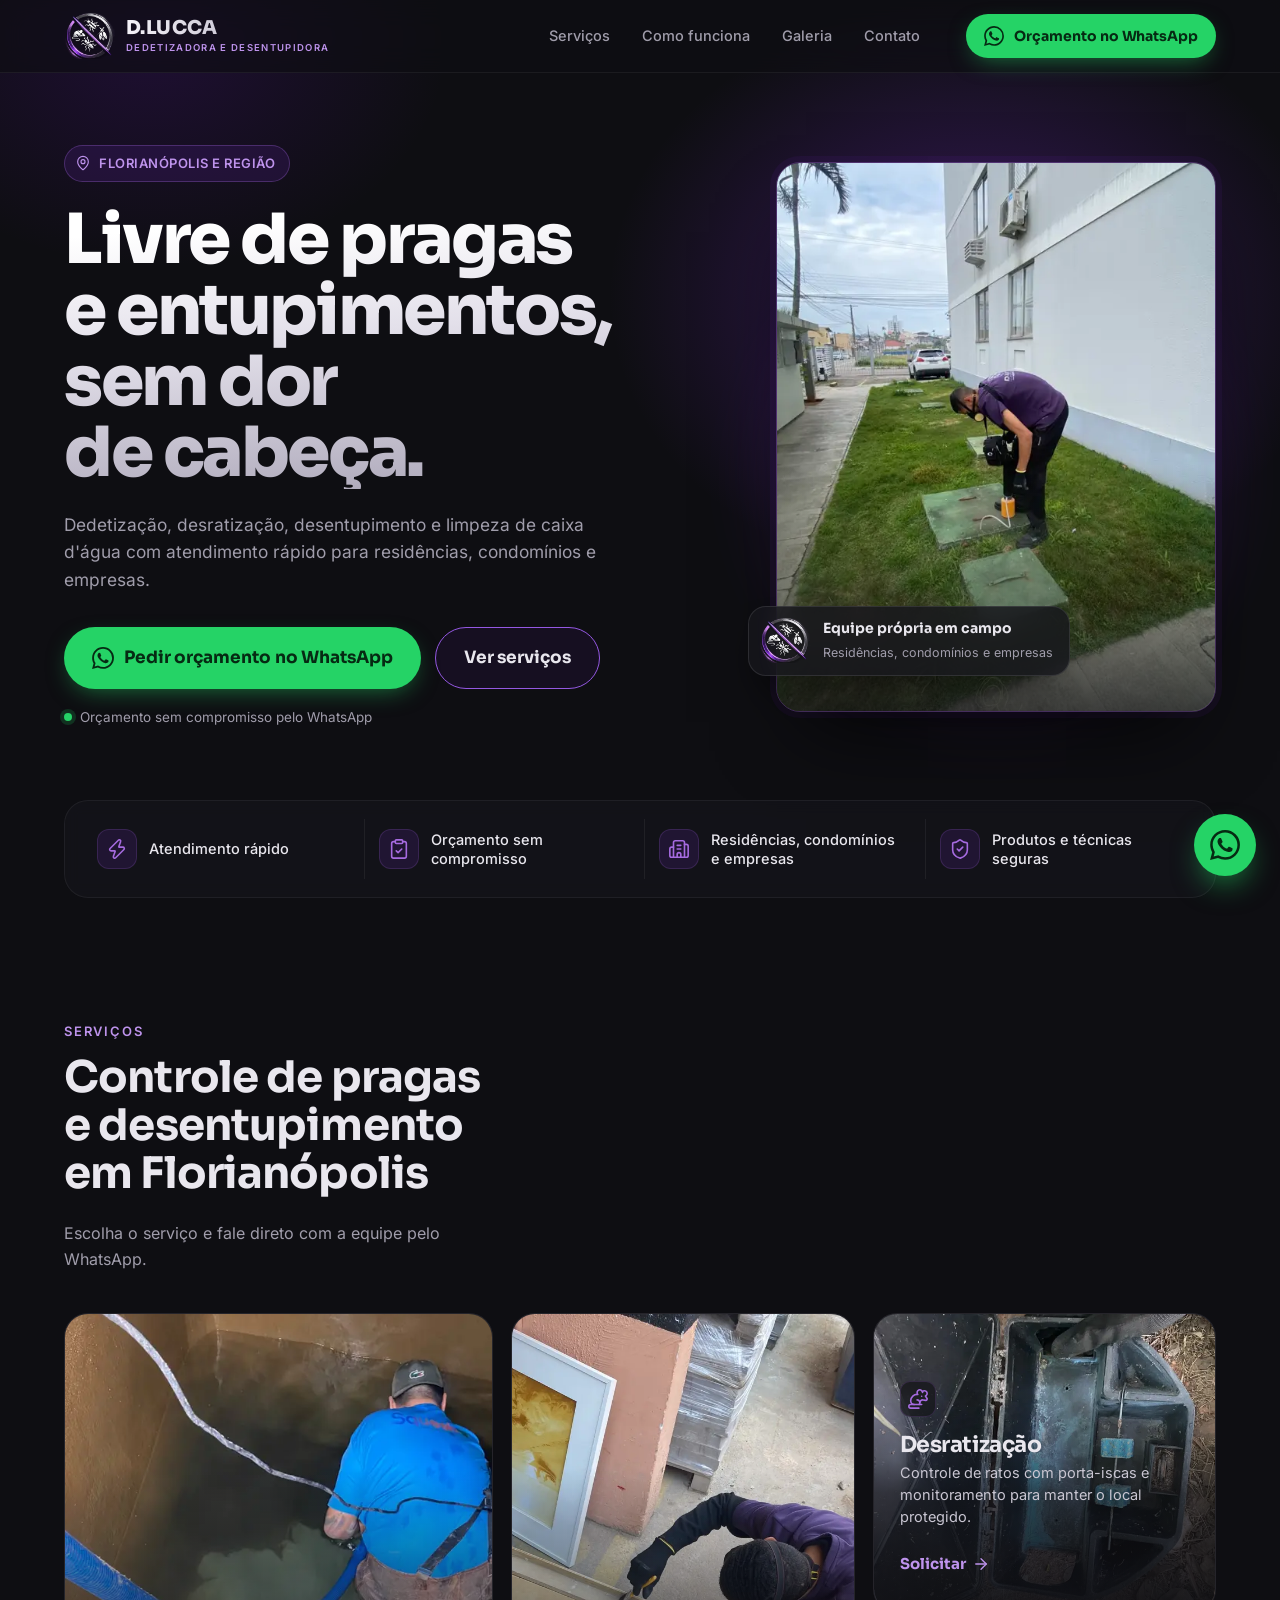
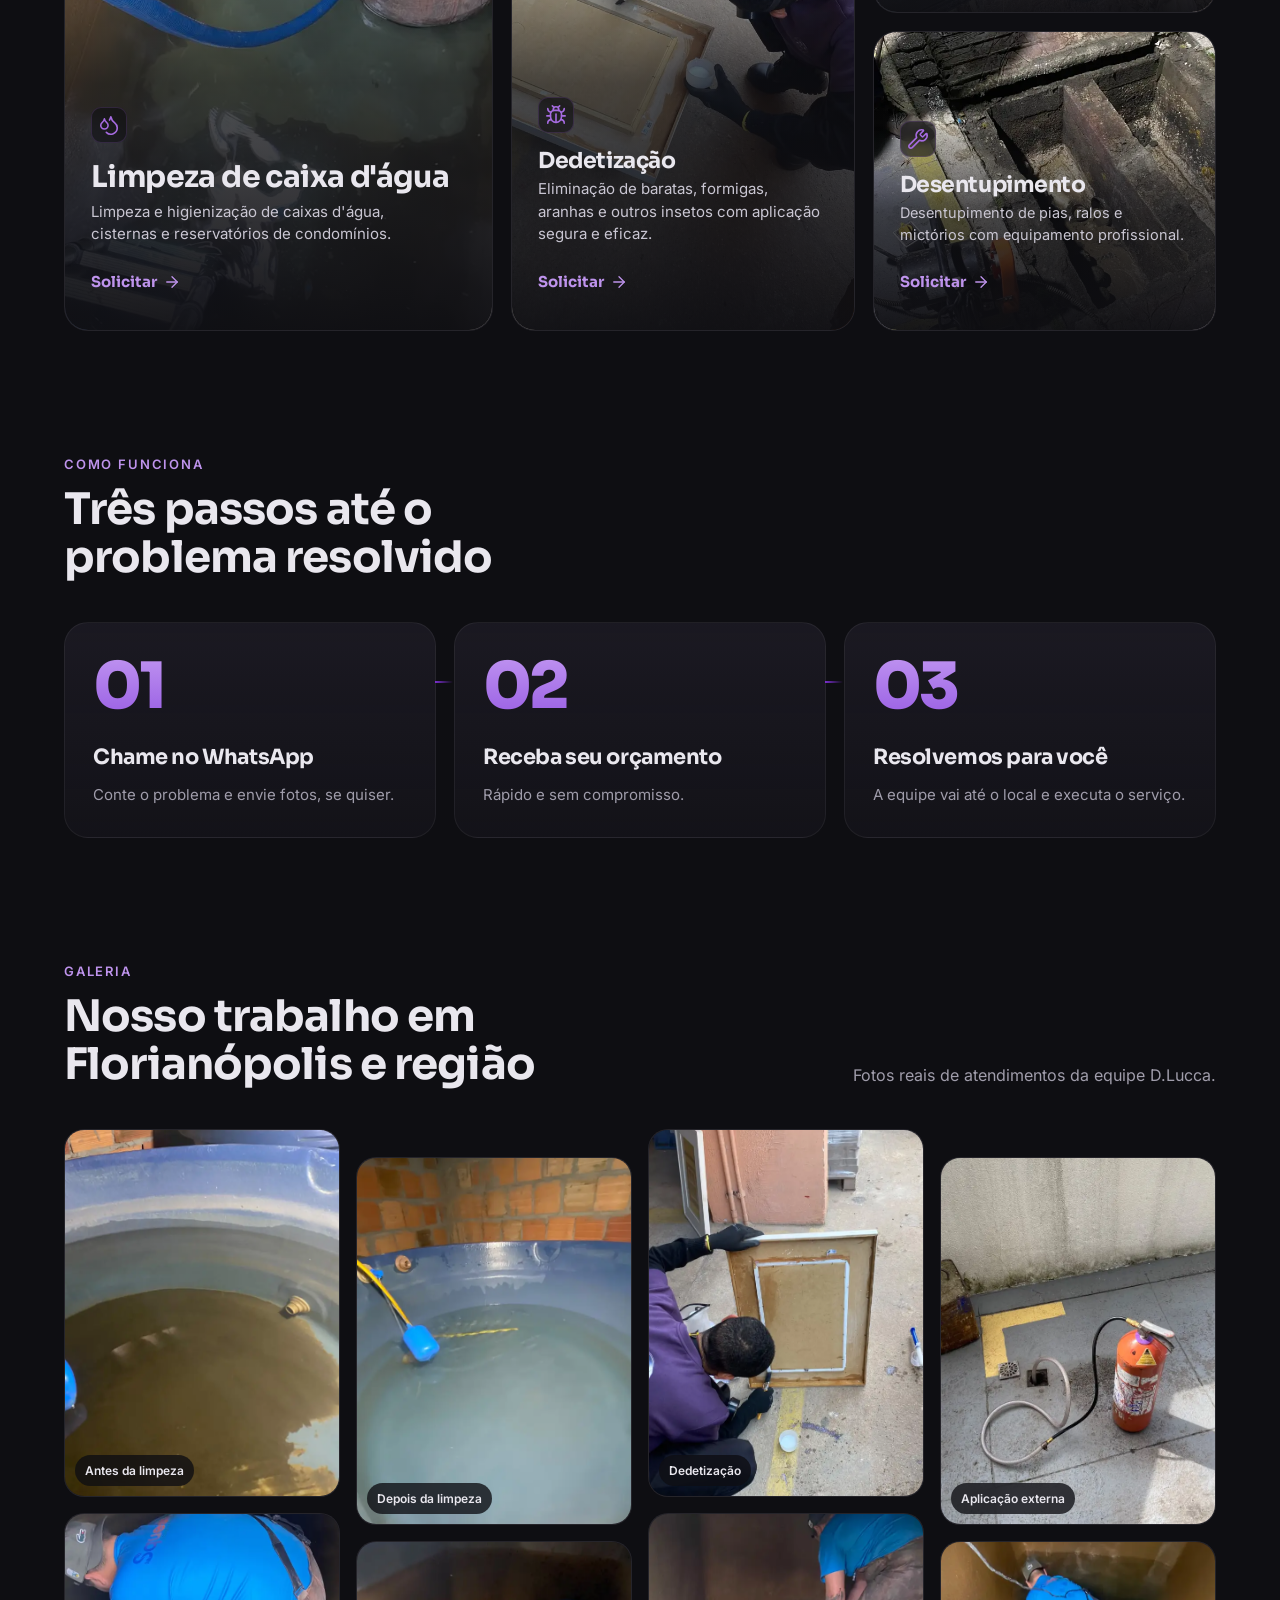
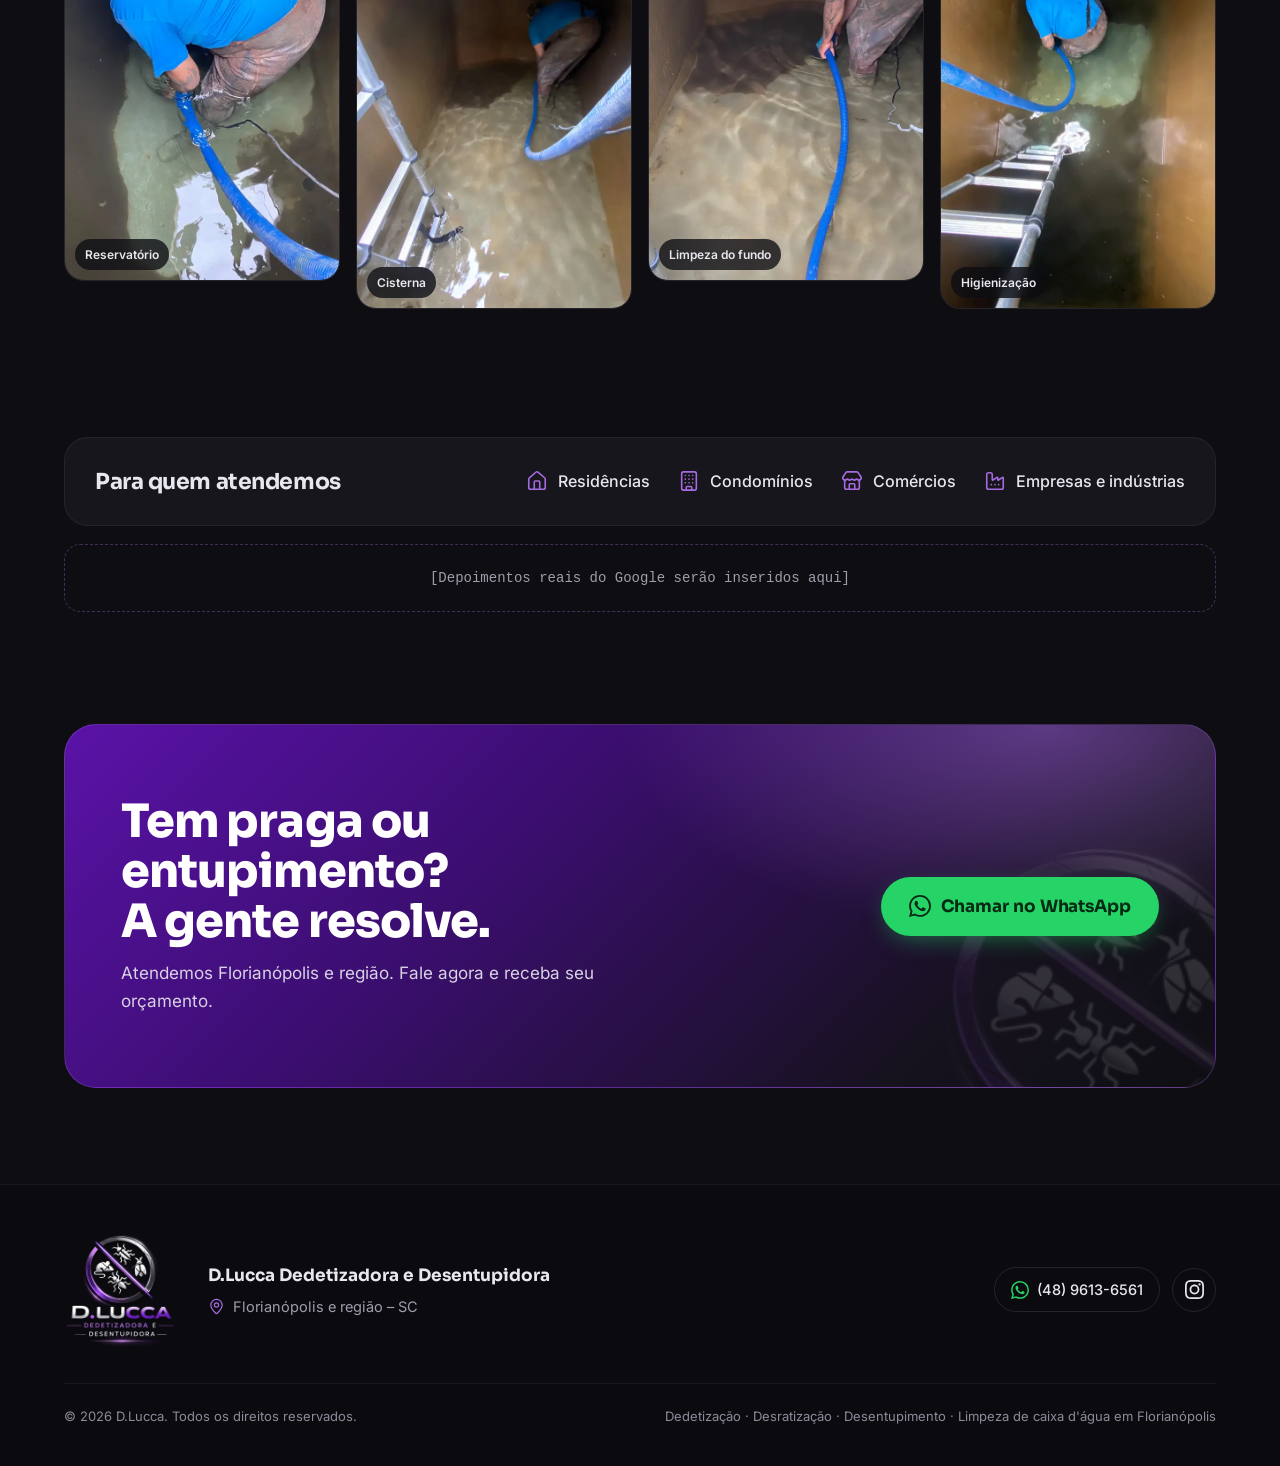
==== commit 0a67293d: "feat(site): anima hero, cascata no reveal e header ao rolar Co-Authored-By: Claude Sonnet 5 <noreply" ====
--- a/index.html
+++ b/index.html
@@ -139,7 +139,7 @@
 
   <section class="trust" aria-label="Diferenciais">
     <div class="wrap">
-      <ul>
+      <ul class="reveal">
         <li><span class="ico-chip"><svg class="ico" aria-hidden="true" focusable="false"><use href="#i-zap"/></svg></span>Atendimento rápido</li>
         <li><span class="ico-chip"><svg class="ico" aria-hidden="true" focusable="false"><use href="#i-clipboard-check"/></svg></span>Orçamento sem compromisso</li>
         <li><span class="ico-chip"><svg class="ico" aria-hidden="true" focusable="false"><use href="#i-building-2"/></svg></span>Residências, condomínios e empresas</li>
@@ -290,6 +290,14 @@
 <script>
 (function(){
   var d=document.documentElement; d.classList.add('js');
+
+  var header=document.querySelector('.site-header');
+  if(header){
+    var onScroll=function(){ header.classList.toggle('scrolled', window.scrollY>8); };
+    onScroll();
+    addEventListener('scroll', onScroll, {passive:true});
+  }
+
   var els=[].slice.call(document.querySelectorAll('.reveal'));
   if(!('IntersectionObserver' in window)||matchMedia('(prefers-reduced-motion: reduce)').matches) return;
   var vh=innerHeight;
--- a/assets/css/style.css
+++ b/assets/css/style.css
@@ -44,7 +44,8 @@
 @keyframes pulse{0%{box-shadow:0 0 0 0 rgba(37,211,102,.5)}70%{box-shadow:0 0 0 16px rgba(37,211,102,0)}100%{box-shadow:0 0 0 0 rgba(37,211,102,0)}}
 
 /* ---------- header ---------- */
-.site-header{position:sticky;top:env(safe-area-inset-top,0px);z-index:50;background:rgba(14,14,18,.72);backdrop-filter:blur(14px) saturate(140%);-webkit-backdrop-filter:blur(14px) saturate(140%);border-bottom:1px solid var(--line)}
+.site-header{position:sticky;top:env(safe-area-inset-top,0px);z-index:50;background:rgba(14,14,18,.72);backdrop-filter:blur(14px) saturate(140%);-webkit-backdrop-filter:blur(14px) saturate(140%);border-bottom:1px solid var(--line);transition:box-shadow .3s ease,border-color .3s ease}
+.site-header.scrolled{box-shadow:0 12px 30px -20px rgba(0,0,0,.7);border-bottom-color:var(--line-2)}
 .site-header .wrap{display:flex;align-items:center;gap:32px;height:var(--header-h)}
 .brand{display:flex;align-items:center;gap:10px;flex:none}
 .brand img{width:52px;height:auto}
@@ -81,6 +82,15 @@
 .hero-badge img{width:52px;height:auto}
 .hero-badge b{display:block;font-family:var(--font-display);font-size:14px}
 .hero-badge span{font-size:12.5px;color:var(--muted)}
+
+.js .hero-copy > *{opacity:0;animation:heroIn .8s cubic-bezier(.16,.84,.44,1) forwards}
+.js .hero-copy > *:nth-child(1){animation-delay:.05s}
+.js .hero-copy > *:nth-child(2){animation-delay:.15s}
+.js .hero-copy > *:nth-child(3){animation-delay:.28s}
+.js .hero-copy > *:nth-child(4){animation-delay:.42s}
+.js .hero-copy > *:nth-child(5){animation-delay:.52s}
+.js .hero-media{opacity:0;animation:heroIn .9s cubic-bezier(.16,.84,.44,1) .2s forwards}
+@keyframes heroIn{from{opacity:0;transform:translateY(18px)}to{opacity:1;transform:none}}
 
 /* ---------- trust strip ---------- */
 .trust{padding-block:8px 24px}
@@ -120,6 +130,10 @@
 .card--rat > img{object-position:50% 50%}
 .card--desent > img{object-position:50% 30%}
 .card--rat p,.card--desent p{font-size:14.5px}
+.bento .card:nth-child(1){transition-delay:0s}
+.bento .card:nth-child(2){transition-delay:.08s}
+.bento .card:nth-child(3){transition-delay:.16s}
+.bento .card:nth-child(4){transition-delay:.24s}
 
 /* ---------- steps ---------- */
 .steps{list-style:none;margin:0;padding:0;display:grid;grid-template-columns:repeat(3,1fr);gap:18px;counter-reset:step}
@@ -129,6 +143,9 @@
 .step h3{margin-top:22px;font-size:21px;font-weight:700}
 .step p{margin-top:8px;color:var(--muted);font-size:15px}
 .step:not(:last-child)::after{content:"";position:absolute;top:58px;right:-18px;width:18px;height:2px;background:linear-gradient(90deg,var(--purple),transparent)}
+.steps .step:nth-child(1){transition-delay:.05s}
+.steps .step:nth-child(2){transition-delay:.15s}
+.steps .step:nth-child(3){transition-delay:.25s}
 
 /* ---------- gallery ---------- */
 .gallery{display:grid;grid-template-columns:repeat(4,1fr);gap:16px}
@@ -138,6 +155,14 @@
 .gallery figure:hover img{transform:scale(1.06)}
 .gallery figcaption{position:absolute;left:10px;bottom:10px;padding:6px 10px;border-radius:999px;font-size:12px;font-weight:600;background:rgba(14,14,18,.78);backdrop-filter:blur(6px);color:var(--silver)}
 .gallery-wrap{padding-bottom:28px}
+.gallery figure:nth-child(1){transition-delay:.02s}
+.gallery figure:nth-child(2){transition-delay:.06s}
+.gallery figure:nth-child(3){transition-delay:.10s}
+.gallery figure:nth-child(4){transition-delay:.14s}
+.gallery figure:nth-child(5){transition-delay:.04s}
+.gallery figure:nth-child(6){transition-delay:.08s}
+.gallery figure:nth-child(7){transition-delay:.12s}
+.gallery figure:nth-child(8){transition-delay:.16s}
 
 /* ---------- audience ---------- */
 .audience{padding-block:32px 88px}
@@ -244,4 +269,5 @@
 @media (prefers-reduced-motion:reduce){
   *,*::before,*::after{animation:none!important;transition:none!important;scroll-behavior:auto!important}
   .js .reveal.pre{opacity:1;transform:none}
-}
+  .js .hero-copy > *,.js .hero-media{opacity:1}
+}
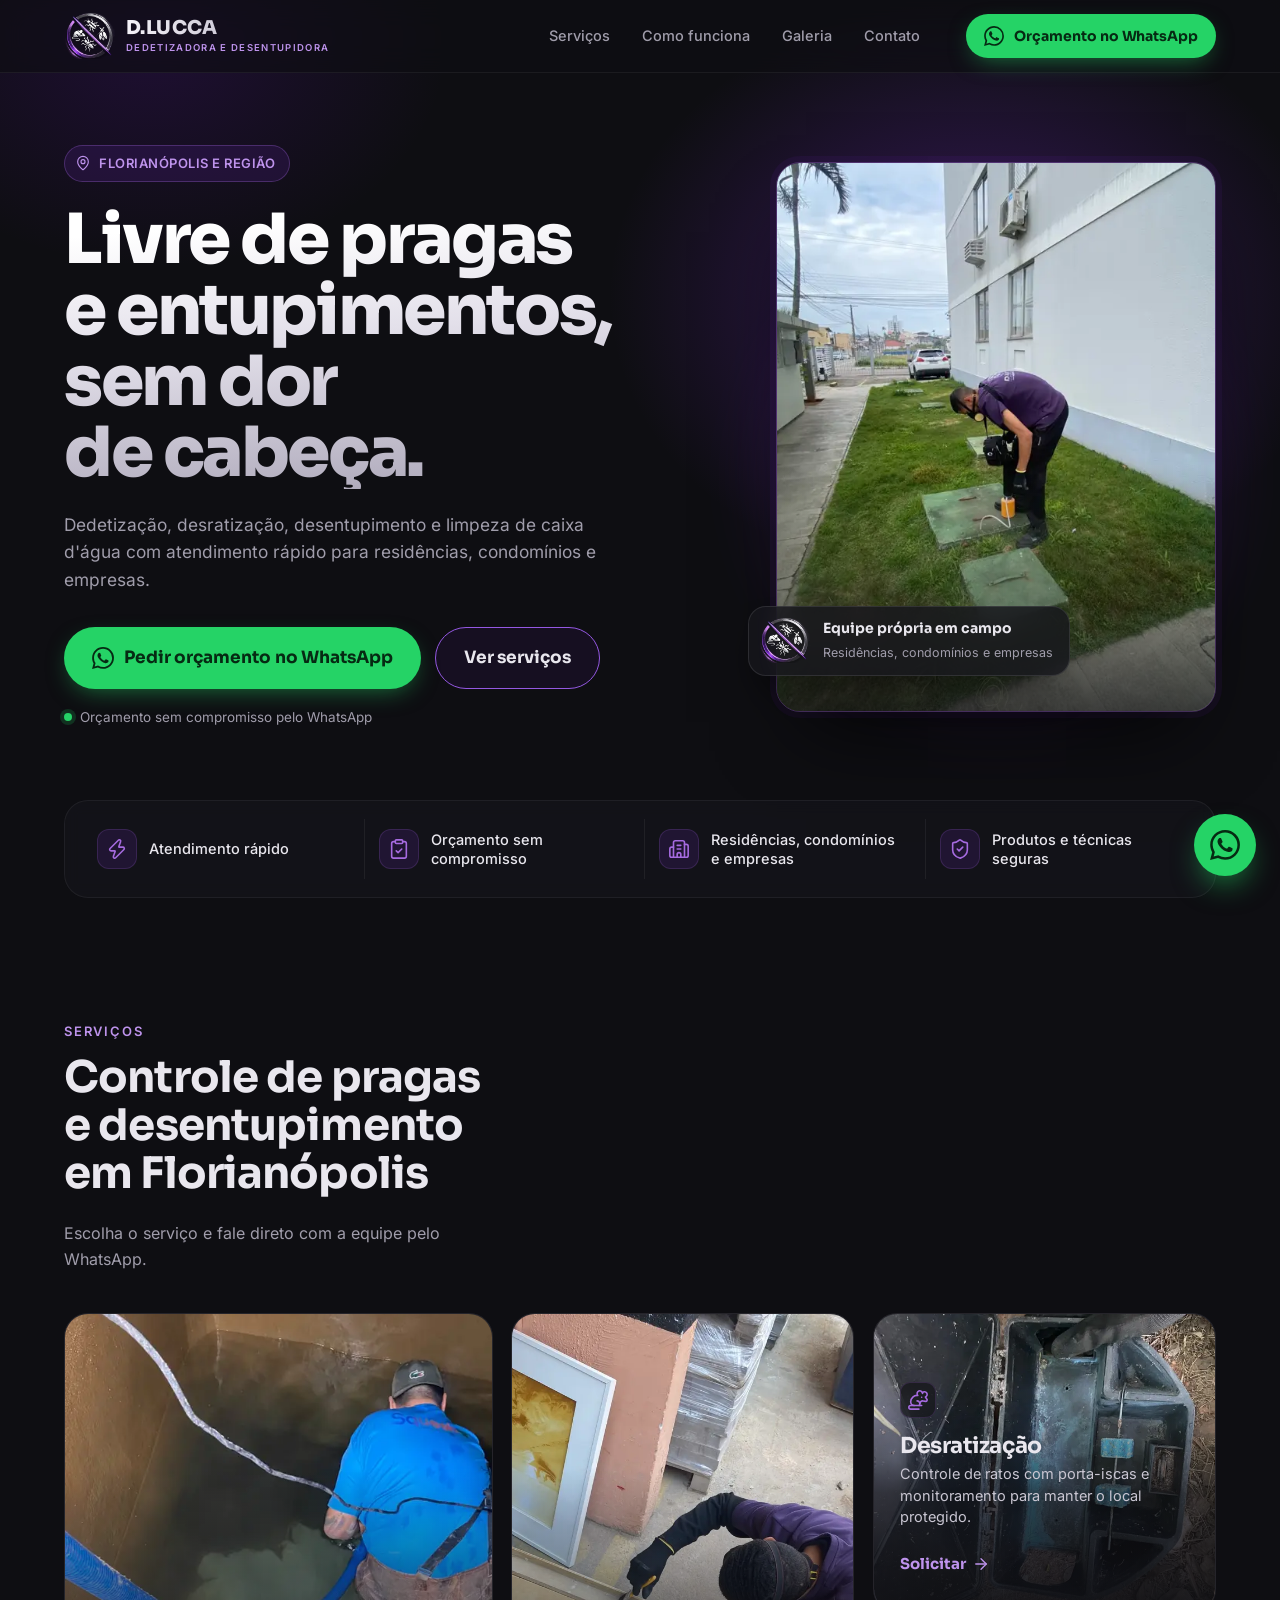
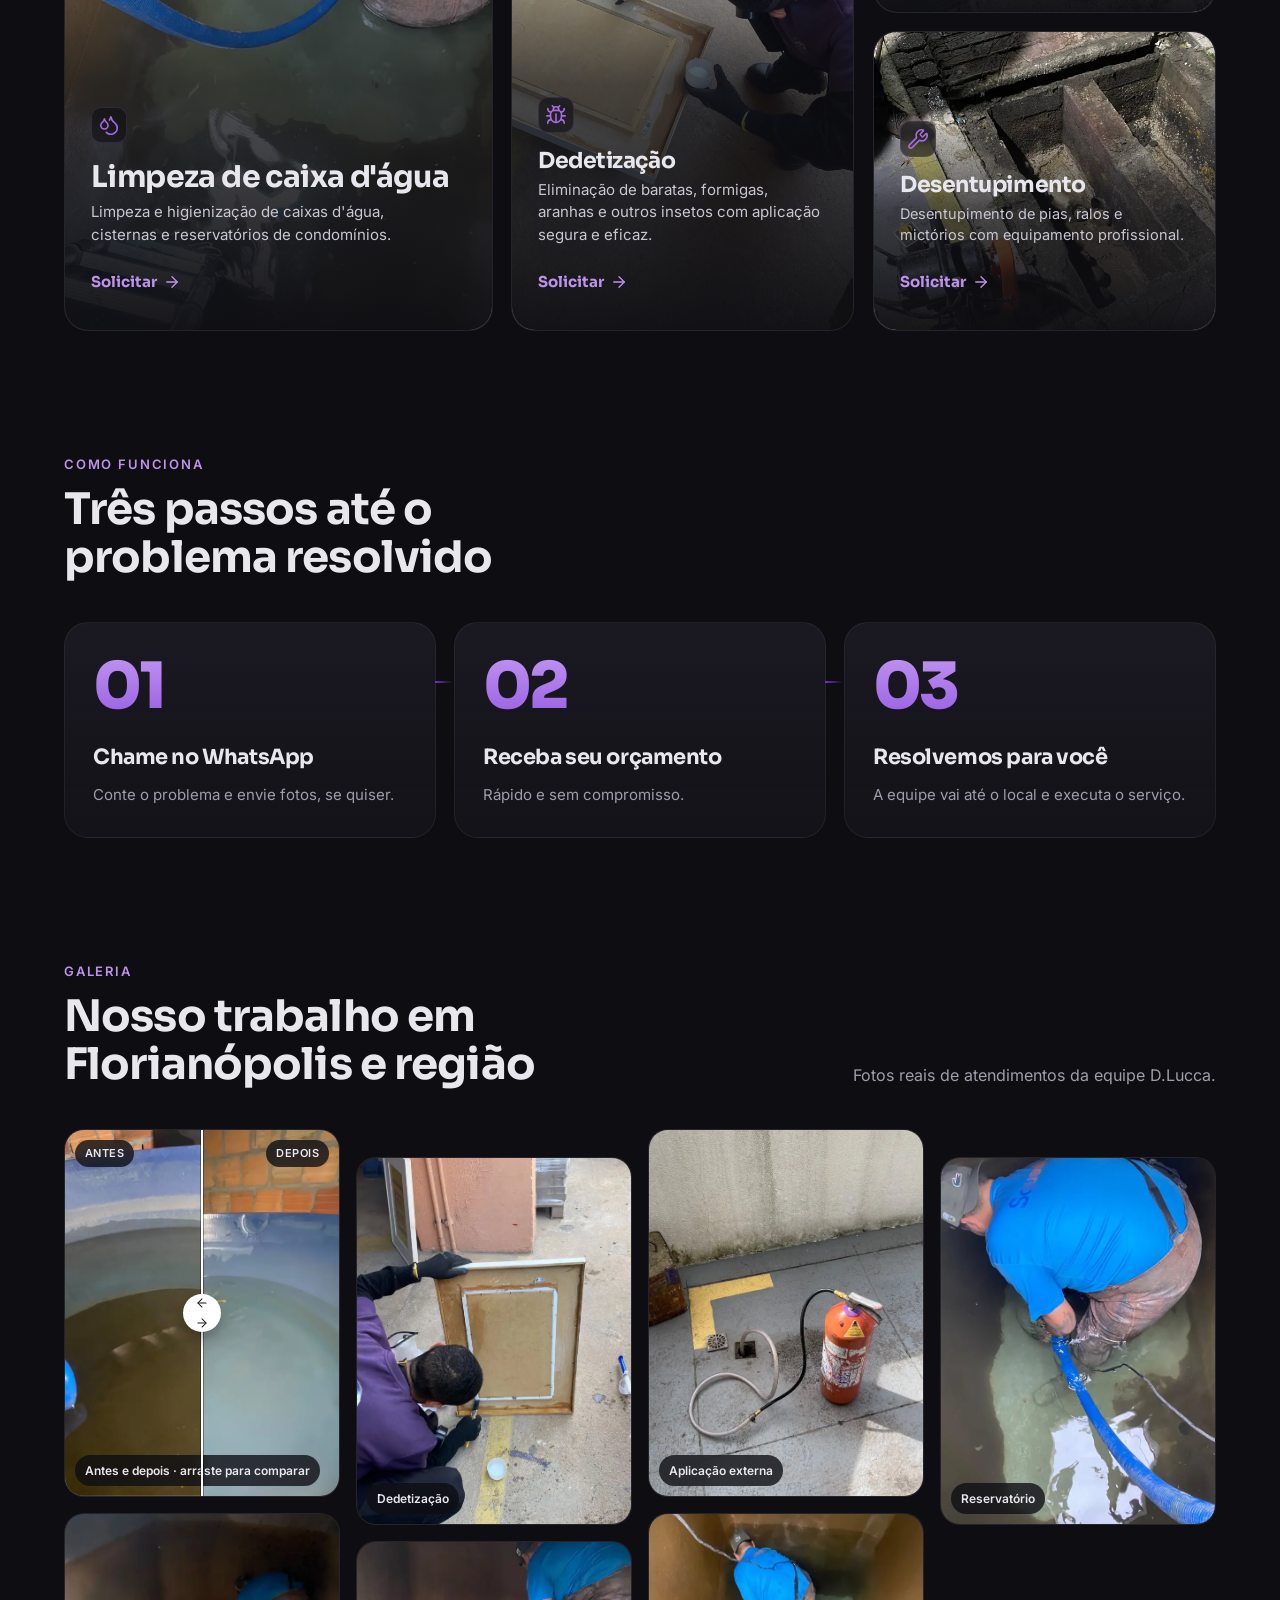
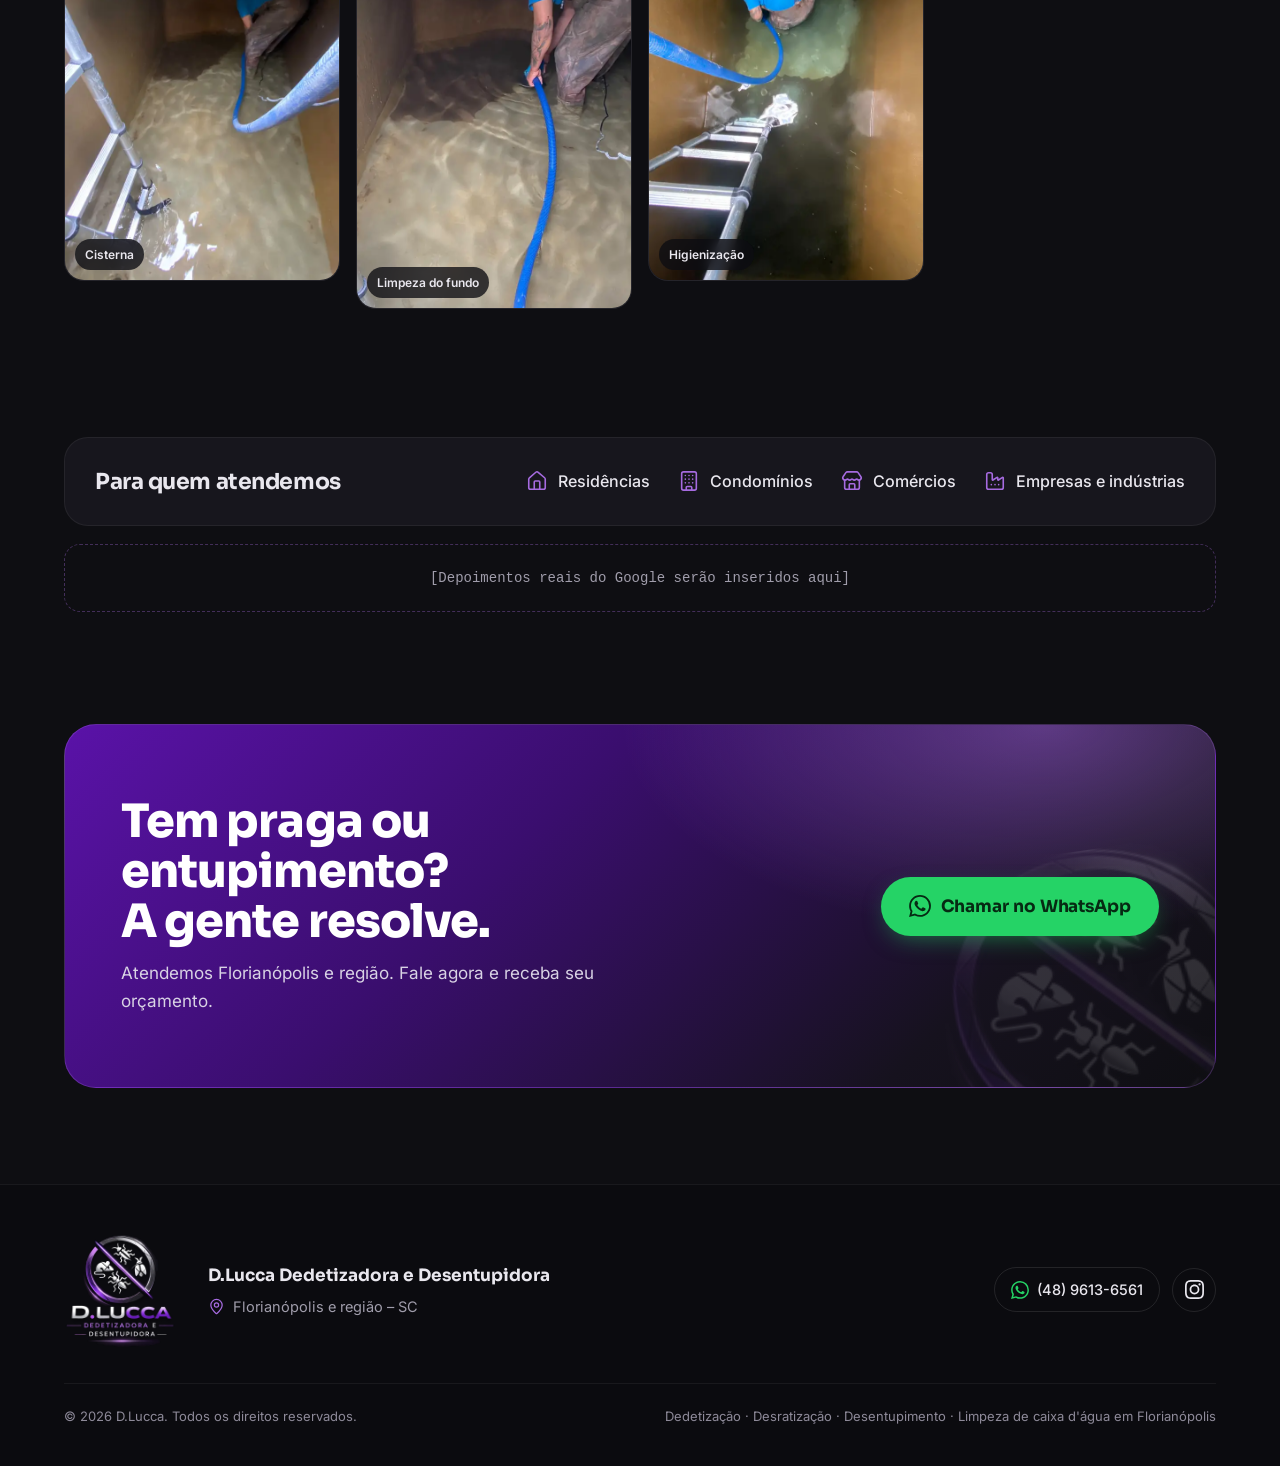
==== commit bc7ab2d6: "feat(site): slider antes/depois, lightbox, voltar ao topo, tilt e toast Co-Authored-By: Claude Sonne" ====
--- a/index.html
+++ b/index.html
@@ -92,7 +92,7 @@
 </script>
 </head>
 <body>
-<svg width="0" height="0" style="position:absolute" aria-hidden="true" focusable="false"><symbol id="i-arrow-right" viewBox="0 0 24 24"><path d="M5 12h14" /> <path d="m12 5 7 7-7 7" /></symbol><symbol id="i-bug" viewBox="0 0 24 24"><path d="M12 20v-9" /> <path d="M14 7a4 4 0 0 1 4 4v3a6 6 0 0 1-12 0v-3a4 4 0 0 1 4-4z" /> <path d="M14.12 3.88 16 2" /> <path d="M21 21a4 4 0 0 0-3.81-4" /> <path d="M21 5a4 4 0 0 1-3.55 3.97" /> <path d="M22 13h-4" /> <path d="M3 21a4 4 0 0 1 3.81-4" /> <path d="M3 5a4 4 0 0 0 3.55 3.97" /> <path d="M6 13H2" /> <path d="m8 2 1.88 1.88" /> <path d="M9 7.13V6a3 3 0 1 1 6 0v1.13" /></symbol><symbol id="i-building" viewBox="0 0 24 24"><path d="M12 10h.01" /> <path d="M12 14h.01" /> <path d="M12 6h.01" /> <path d="M16 10h.01" /> <path d="M16 14h.01" /> <path d="M16 6h.01" /> <path d="M8 10h.01" /> <path d="M8 14h.01" /> <path d="M8 6h.01" /> <path d="M9 22v-3a1 1 0 0 1 1-1h4a1 1 0 0 1 1 1v3" /> <rect x="4" y="2" width="16" height="20" rx="2" /></symbol><symbol id="i-building-2" viewBox="0 0 24 24"><path d="M10 12h4" /> <path d="M10 8h4" /> <path d="M14 21v-3a2 2 0 0 0-4 0v3" /> <path d="M6 10H4a2 2 0 0 0-2 2v7a2 2 0 0 0 2 2h16a2 2 0 0 0 2-2V9a2 2 0 0 0-2-2h-2" /> <path d="M6 21V5a2 2 0 0 1 2-2h8a2 2 0 0 1 2 2v16" /></symbol><symbol id="i-clipboard-check" viewBox="0 0 24 24"><rect width="8" height="4" x="8" y="2" rx="1" ry="1" /> <path d="M16 4h2a2 2 0 0 1 2 2v14a2 2 0 0 1-2 2H6a2 2 0 0 1-2-2V6a2 2 0 0 1 2-2h2" /> <path d="m9 14 2 2 4-4" /></symbol><symbol id="i-droplets" viewBox="0 0 24 24"><path d="M7 16.3c2.2 0 4-1.83 4-4.05 0-1.16-.57-2.26-1.71-3.19S7.29 6.75 7 5.3c-.29 1.45-1.14 2.84-2.29 3.76S3 11.1 3 12.25c0 2.22 1.8 4.05 4 4.05z" /> <path d="M12.56 6.6A10.97 10.97 0 0 0 14 3.02c.5 2.5 2 4.9 4 6.5s3 3.5 3 5.5a6.98 6.98 0 0 1-11.91 4.97" /></symbol><symbol id="i-factory" viewBox="0 0 24 24"><path d="M12 16h.01" /> <path d="M16 16h.01" /> <path d="M3 19a2 2 0 0 0 2 2h14a2 2 0 0 0 2-2V8.5a.5.5 0 0 0-.769-.422l-4.462 2.844A.5.5 0 0 1 15 10.5v-2a.5.5 0 0 0-.769-.422L9.77 10.922A.5.5 0 0 1 9 10.5V5a2 2 0 0 0-2-2H5a2 2 0 0 0-2 2z" /> <path d="M8 16h.01" /></symbol><symbol id="i-house" viewBox="0 0 24 24"><path d="M15 21v-8a1 1 0 0 0-1-1h-4a1 1 0 0 0-1 1v8" /> <path d="M3 10a2 2 0 0 1 .709-1.528l7-6a2 2 0 0 1 2.582 0l7 6A2 2 0 0 1 21 10v9a2 2 0 0 1-2 2H5a2 2 0 0 1-2-2z" /></symbol><symbol id="i-instagram" viewBox="0 0 24 24"><path fill="currentColor" stroke="none" d="M7.0301.084c-1.2768.0602-2.1487.264-2.911.5634-.7888.3075-1.4575.72-2.1228 1.3877-.6652.6677-1.075 1.3368-1.3802 2.127-.2954.7638-.4956 1.6365-.552 2.914-.0564 1.2775-.0689 1.6882-.0626 4.947.0062 3.2586.0206 3.6671.0825 4.9473.061 1.2765.264 2.1482.5635 2.9107.308.7889.72 1.4573 1.388 2.1228.6679.6655 1.3365 1.0743 2.1285 1.38.7632.295 1.6361.4961 2.9134.552 1.2773.056 1.6884.069 4.9462.0627 3.2578-.0062 3.668-.0207 4.9478-.0814 1.28-.0607 2.147-.2652 2.9098-.5633.7889-.3086 1.4578-.72 2.1228-1.3881.665-.6682 1.0745-1.3378 1.3795-2.1284.2957-.7632.4966-1.636.552-2.9124.056-1.2809.0692-1.6898.063-4.948-.0063-3.2583-.021-3.6668-.0817-4.9465-.0607-1.2797-.264-2.1487-.5633-2.9117-.3084-.7889-.72-1.4568-1.3876-2.1228C21.2982 1.33 20.628.9208 19.8378.6165 19.074.321 18.2017.1197 16.9244.0645 15.6471.0093 15.236-.005 11.977.0014 8.718.0076 8.31.0215 7.0301.0839m.1402 21.6932c-1.17-.0509-1.8053-.2453-2.2287-.408-.5606-.216-.96-.4771-1.3819-.895-.422-.4178-.6811-.8186-.9-1.378-.1644-.4234-.3624-1.058-.4171-2.228-.0595-1.2645-.072-1.6442-.079-4.848-.007-3.2037.0053-3.583.0607-4.848.05-1.169.2456-1.805.408-2.2282.216-.5613.4762-.96.895-1.3816.4188-.4217.8184-.6814 1.3783-.9003.423-.1651 1.0575-.3614 2.227-.4171 1.2655-.06 1.6447-.072 4.848-.079 3.2033-.007 3.5835.005 4.8495.0608 1.169.0508 1.8053.2445 2.228.408.5608.216.96.4754 1.3816.895.4217.4194.6816.8176.9005 1.3787.1653.4217.3617 1.056.4169 2.2263.0602 1.2655.0739 1.645.0796 4.848.0058 3.203-.0055 3.5834-.061 4.848-.051 1.17-.245 1.8055-.408 2.2294-.216.5604-.4763.96-.8954 1.3814-.419.4215-.8181.6811-1.3783.9-.4224.1649-1.0577.3617-2.2262.4174-1.2656.0595-1.6448.072-4.8493.079-3.2045.007-3.5825-.006-4.848-.0608M16.953 5.5864A1.44 1.44 0 1 0 18.39 4.144a1.44 1.44 0 0 0-1.437 1.4424M5.8385 12.012c.0067 3.4032 2.7706 6.1557 6.173 6.1493 3.4026-.0065 6.157-2.7701 6.1506-6.1733-.0065-3.4032-2.771-6.1565-6.174-6.1498-3.403.0067-6.156 2.771-6.1496 6.1738M8 12.0077a4 4 0 1 1 4.008 3.9921A3.9996 3.9996 0 0 1 8 12.0077"/></symbol><symbol id="i-map-pin" viewBox="0 0 24 24"><path d="M20 10c0 4.993-5.539 10.193-7.399 11.799a1 1 0 0 1-1.202 0C9.539 20.193 4 14.993 4 10a8 8 0 0 1 16 0" /> <circle cx="12" cy="10" r="3" /></symbol><symbol id="i-rat" viewBox="0 0 24 24"><path d="M13 22H4a2 2 0 0 1 0-4h12" /> <path d="M13.236 18a3 3 0 0 0-2.2-5" /> <path d="M16 9h.01" /> <path d="M16.82 3.94a3 3 0 1 1 3.237 4.868l1.815 2.587a1.5 1.5 0 0 1-1.5 2.1l-2.872-.453a3 3 0 0 0-3.5 3" /> <path d="M17 4.988a3 3 0 1 0-5.2 2.052A7 7 0 0 0 4 14.015 4 4 0 0 0 8 18" /></symbol><symbol id="i-shield-check" viewBox="0 0 24 24"><path d="M20 13c0 5-3.5 7.5-7.66 8.95a1 1 0 0 1-.67-.01C7.5 20.5 4 18 4 13V6a1 1 0 0 1 1-1c2 0 4.5-1.2 6.24-2.72a1.17 1.17 0 0 1 1.52 0C14.51 3.81 17 5 19 5a1 1 0 0 1 1 1z" /> <path d="m9 12 2 2 4-4" /></symbol><symbol id="i-store" viewBox="0 0 24 24"><path d="M15 21v-5a1 1 0 0 0-1-1h-4a1 1 0 0 0-1 1v5" /> <path d="M17.774 10.31a1.12 1.12 0 0 0-1.549 0 2.5 2.5 0 0 1-3.451 0 1.12 1.12 0 0 0-1.548 0 2.5 2.5 0 0 1-3.452 0 1.12 1.12 0 0 0-1.549 0 2.5 2.5 0 0 1-3.77-3.248l2.889-4.184A2 2 0 0 1 7 2h10a2 2 0 0 1 1.653.873l2.895 4.192a2.5 2.5 0 0 1-3.774 3.244" /> <path d="M4 10.95V19a2 2 0 0 0 2 2h12a2 2 0 0 0 2-2v-8.05" /></symbol><symbol id="i-whatsapp" viewBox="0 0 24 24"><path fill="currentColor" stroke="none" d="M17.472 14.382c-.297-.149-1.758-.867-2.03-.967-.273-.099-.471-.148-.67.15-.197.297-.767.966-.94 1.164-.173.199-.347.223-.644.075-.297-.15-1.255-.463-2.39-1.475-.883-.788-1.48-1.761-1.653-2.059-.173-.297-.018-.458.13-.606.134-.133.298-.347.446-.52.149-.174.198-.298.298-.497.099-.198.05-.371-.025-.52-.075-.149-.669-1.612-.916-2.207-.242-.579-.487-.5-.669-.51-.173-.008-.371-.01-.57-.01-.198 0-.52.074-.792.372-.272.297-1.04 1.016-1.04 2.479 0 1.462 1.065 2.875 1.213 3.074.149.198 2.096 3.2 5.077 4.487.709.306 1.262.489 1.694.625.712.227 1.36.195 1.871.118.571-.085 1.758-.719 2.006-1.413.248-.694.248-1.289.173-1.413-.074-.124-.272-.198-.57-.347m-5.421 7.403h-.004a9.87 9.87 0 01-5.031-1.378l-.361-.214-3.741.982.998-3.648-.235-.374a9.86 9.86 0 01-1.51-5.26c.001-5.45 4.436-9.884 9.888-9.884 2.64 0 5.122 1.03 6.988 2.898a9.825 9.825 0 012.893 6.994c-.003 5.45-4.437 9.884-9.885 9.884m8.413-18.297A11.815 11.815 0 0012.05 0C5.495 0 .16 5.335.157 11.892c0 2.096.547 4.142 1.588 5.945L.057 24l6.305-1.654a11.882 11.882 0 005.683 1.448h.005c6.554 0 11.89-5.335 11.893-11.893a11.821 11.821 0 00-3.48-8.413Z"/></symbol><symbol id="i-wrench" viewBox="0 0 24 24"><path d="M14.7 6.3a1 1 0 0 0 0 1.4l1.6 1.6a1 1 0 0 0 1.4 0l3.106-3.105c.32-.322.863-.22.983.218a6 6 0 0 1-8.259 7.057l-7.91 7.91a1 1 0 0 1-2.999-3l7.91-7.91a6 6 0 0 1 7.057-8.259c.438.12.54.662.219.984z" /></symbol><symbol id="i-zap" viewBox="0 0 24 24"><path d="M15.914 4a1.5 1.5 0 00-2.474-1.561l-9 9A1.5 1.5 0 005.5 14h4.002a.5.5 0 01.471.666L8.086 20a1.5 1.5 0 002.475 1.56l9-9A1.5 1.5 0 0018.5 10h-3.997a.5.5 0 01-.472-.667z" /></symbol></svg>
+<svg width="0" height="0" style="position:absolute" aria-hidden="true" focusable="false"><symbol id="i-arrow-right" viewBox="0 0 24 24"><path d="M5 12h14" /> <path d="m12 5 7 7-7 7" /></symbol><symbol id="i-arrow-up" viewBox="0 0 24 24"><path d="M12 19V5" /> <path d="m5 12 7-7 7 7" /></symbol><symbol id="i-x" viewBox="0 0 24 24"><path d="M18 6 6 18" /> <path d="m6 6 12 12" /></symbol><symbol id="i-bug" viewBox="0 0 24 24"><path d="M12 20v-9" /> <path d="M14 7a4 4 0 0 1 4 4v3a6 6 0 0 1-12 0v-3a4 4 0 0 1 4-4z" /> <path d="M14.12 3.88 16 2" /> <path d="M21 21a4 4 0 0 0-3.81-4" /> <path d="M21 5a4 4 0 0 1-3.55 3.97" /> <path d="M22 13h-4" /> <path d="M3 21a4 4 0 0 1 3.81-4" /> <path d="M3 5a4 4 0 0 0 3.55 3.97" /> <path d="M6 13H2" /> <path d="m8 2 1.88 1.88" /> <path d="M9 7.13V6a3 3 0 1 1 6 0v1.13" /></symbol><symbol id="i-building" viewBox="0 0 24 24"><path d="M12 10h.01" /> <path d="M12 14h.01" /> <path d="M12 6h.01" /> <path d="M16 10h.01" /> <path d="M16 14h.01" /> <path d="M16 6h.01" /> <path d="M8 10h.01" /> <path d="M8 14h.01" /> <path d="M8 6h.01" /> <path d="M9 22v-3a1 1 0 0 1 1-1h4a1 1 0 0 1 1 1v3" /> <rect x="4" y="2" width="16" height="20" rx="2" /></symbol><symbol id="i-building-2" viewBox="0 0 24 24"><path d="M10 12h4" /> <path d="M10 8h4" /> <path d="M14 21v-3a2 2 0 0 0-4 0v3" /> <path d="M6 10H4a2 2 0 0 0-2 2v7a2 2 0 0 0 2 2h16a2 2 0 0 0 2-2V9a2 2 0 0 0-2-2h-2" /> <path d="M6 21V5a2 2 0 0 1 2-2h8a2 2 0 0 1 2 2v16" /></symbol><symbol id="i-clipboard-check" viewBox="0 0 24 24"><rect width="8" height="4" x="8" y="2" rx="1" ry="1" /> <path d="M16 4h2a2 2 0 0 1 2 2v14a2 2 0 0 1-2 2H6a2 2 0 0 1-2-2V6a2 2 0 0 1 2-2h2" /> <path d="m9 14 2 2 4-4" /></symbol><symbol id="i-droplets" viewBox="0 0 24 24"><path d="M7 16.3c2.2 0 4-1.83 4-4.05 0-1.16-.57-2.26-1.71-3.19S7.29 6.75 7 5.3c-.29 1.45-1.14 2.84-2.29 3.76S3 11.1 3 12.25c0 2.22 1.8 4.05 4 4.05z" /> <path d="M12.56 6.6A10.97 10.97 0 0 0 14 3.02c.5 2.5 2 4.9 4 6.5s3 3.5 3 5.5a6.98 6.98 0 0 1-11.91 4.97" /></symbol><symbol id="i-factory" viewBox="0 0 24 24"><path d="M12 16h.01" /> <path d="M16 16h.01" /> <path d="M3 19a2 2 0 0 0 2 2h14a2 2 0 0 0 2-2V8.5a.5.5 0 0 0-.769-.422l-4.462 2.844A.5.5 0 0 1 15 10.5v-2a.5.5 0 0 0-.769-.422L9.77 10.922A.5.5 0 0 1 9 10.5V5a2 2 0 0 0-2-2H5a2 2 0 0 0-2 2z" /> <path d="M8 16h.01" /></symbol><symbol id="i-house" viewBox="0 0 24 24"><path d="M15 21v-8a1 1 0 0 0-1-1h-4a1 1 0 0 0-1 1v8" /> <path d="M3 10a2 2 0 0 1 .709-1.528l7-6a2 2 0 0 1 2.582 0l7 6A2 2 0 0 1 21 10v9a2 2 0 0 1-2 2H5a2 2 0 0 1-2-2z" /></symbol><symbol id="i-instagram" viewBox="0 0 24 24"><path fill="currentColor" stroke="none" d="M7.0301.084c-1.2768.0602-2.1487.264-2.911.5634-.7888.3075-1.4575.72-2.1228 1.3877-.6652.6677-1.075 1.3368-1.3802 2.127-.2954.7638-.4956 1.6365-.552 2.914-.0564 1.2775-.0689 1.6882-.0626 4.947.0062 3.2586.0206 3.6671.0825 4.9473.061 1.2765.264 2.1482.5635 2.9107.308.7889.72 1.4573 1.388 2.1228.6679.6655 1.3365 1.0743 2.1285 1.38.7632.295 1.6361.4961 2.9134.552 1.2773.056 1.6884.069 4.9462.0627 3.2578-.0062 3.668-.0207 4.9478-.0814 1.28-.0607 2.147-.2652 2.9098-.5633.7889-.3086 1.4578-.72 2.1228-1.3881.665-.6682 1.0745-1.3378 1.3795-2.1284.2957-.7632.4966-1.636.552-2.9124.056-1.2809.0692-1.6898.063-4.948-.0063-3.2583-.021-3.6668-.0817-4.9465-.0607-1.2797-.264-2.1487-.5633-2.9117-.3084-.7889-.72-1.4568-1.3876-2.1228C21.2982 1.33 20.628.9208 19.8378.6165 19.074.321 18.2017.1197 16.9244.0645 15.6471.0093 15.236-.005 11.977.0014 8.718.0076 8.31.0215 7.0301.0839m.1402 21.6932c-1.17-.0509-1.8053-.2453-2.2287-.408-.5606-.216-.96-.4771-1.3819-.895-.422-.4178-.6811-.8186-.9-1.378-.1644-.4234-.3624-1.058-.4171-2.228-.0595-1.2645-.072-1.6442-.079-4.848-.007-3.2037.0053-3.583.0607-4.848.05-1.169.2456-1.805.408-2.2282.216-.5613.4762-.96.895-1.3816.4188-.4217.8184-.6814 1.3783-.9003.423-.1651 1.0575-.3614 2.227-.4171 1.2655-.06 1.6447-.072 4.848-.079 3.2033-.007 3.5835.005 4.8495.0608 1.169.0508 1.8053.2445 2.228.408.5608.216.96.4754 1.3816.895.4217.4194.6816.8176.9005 1.3787.1653.4217.3617 1.056.4169 2.2263.0602 1.2655.0739 1.645.0796 4.848.0058 3.203-.0055 3.5834-.061 4.848-.051 1.17-.245 1.8055-.408 2.2294-.216.5604-.4763.96-.8954 1.3814-.419.4215-.8181.6811-1.3783.9-.4224.1649-1.0577.3617-2.2262.4174-1.2656.0595-1.6448.072-4.8493.079-3.2045.007-3.5825-.006-4.848-.0608M16.953 5.5864A1.44 1.44 0 1 0 18.39 4.144a1.44 1.44 0 0 0-1.437 1.4424M5.8385 12.012c.0067 3.4032 2.7706 6.1557 6.173 6.1493 3.4026-.0065 6.157-2.7701 6.1506-6.1733-.0065-3.4032-2.771-6.1565-6.174-6.1498-3.403.0067-6.156 2.771-6.1496 6.1738M8 12.0077a4 4 0 1 1 4.008 3.9921A3.9996 3.9996 0 0 1 8 12.0077"/></symbol><symbol id="i-map-pin" viewBox="0 0 24 24"><path d="M20 10c0 4.993-5.539 10.193-7.399 11.799a1 1 0 0 1-1.202 0C9.539 20.193 4 14.993 4 10a8 8 0 0 1 16 0" /> <circle cx="12" cy="10" r="3" /></symbol><symbol id="i-rat" viewBox="0 0 24 24"><path d="M13 22H4a2 2 0 0 1 0-4h12" /> <path d="M13.236 18a3 3 0 0 0-2.2-5" /> <path d="M16 9h.01" /> <path d="M16.82 3.94a3 3 0 1 1 3.237 4.868l1.815 2.587a1.5 1.5 0 0 1-1.5 2.1l-2.872-.453a3 3 0 0 0-3.5 3" /> <path d="M17 4.988a3 3 0 1 0-5.2 2.052A7 7 0 0 0 4 14.015 4 4 0 0 0 8 18" /></symbol><symbol id="i-shield-check" viewBox="0 0 24 24"><path d="M20 13c0 5-3.5 7.5-7.66 8.95a1 1 0 0 1-.67-.01C7.5 20.5 4 18 4 13V6a1 1 0 0 1 1-1c2 0 4.5-1.2 6.24-2.72a1.17 1.17 0 0 1 1.52 0C14.51 3.81 17 5 19 5a1 1 0 0 1 1 1z" /> <path d="m9 12 2 2 4-4" /></symbol><symbol id="i-store" viewBox="0 0 24 24"><path d="M15 21v-5a1 1 0 0 0-1-1h-4a1 1 0 0 0-1 1v5" /> <path d="M17.774 10.31a1.12 1.12 0 0 0-1.549 0 2.5 2.5 0 0 1-3.451 0 1.12 1.12 0 0 0-1.548 0 2.5 2.5 0 0 1-3.452 0 1.12 1.12 0 0 0-1.549 0 2.5 2.5 0 0 1-3.77-3.248l2.889-4.184A2 2 0 0 1 7 2h10a2 2 0 0 1 1.653.873l2.895 4.192a2.5 2.5 0 0 1-3.774 3.244" /> <path d="M4 10.95V19a2 2 0 0 0 2 2h12a2 2 0 0 0 2-2v-8.05" /></symbol><symbol id="i-whatsapp" viewBox="0 0 24 24"><path fill="currentColor" stroke="none" d="M17.472 14.382c-.297-.149-1.758-.867-2.03-.967-.273-.099-.471-.148-.67.15-.197.297-.767.966-.94 1.164-.173.199-.347.223-.644.075-.297-.15-1.255-.463-2.39-1.475-.883-.788-1.48-1.761-1.653-2.059-.173-.297-.018-.458.13-.606.134-.133.298-.347.446-.52.149-.174.198-.298.298-.497.099-.198.05-.371-.025-.52-.075-.149-.669-1.612-.916-2.207-.242-.579-.487-.5-.669-.51-.173-.008-.371-.01-.57-.01-.198 0-.52.074-.792.372-.272.297-1.04 1.016-1.04 2.479 0 1.462 1.065 2.875 1.213 3.074.149.198 2.096 3.2 5.077 4.487.709.306 1.262.489 1.694.625.712.227 1.36.195 1.871.118.571-.085 1.758-.719 2.006-1.413.248-.694.248-1.289.173-1.413-.074-.124-.272-.198-.57-.347m-5.421 7.403h-.004a9.87 9.87 0 01-5.031-1.378l-.361-.214-3.741.982.998-3.648-.235-.374a9.86 9.86 0 01-1.51-5.26c.001-5.45 4.436-9.884 9.888-9.884 2.64 0 5.122 1.03 6.988 2.898a9.825 9.825 0 012.893 6.994c-.003 5.45-4.437 9.884-9.885 9.884m8.413-18.297A11.815 11.815 0 0012.05 0C5.495 0 .16 5.335.157 11.892c0 2.096.547 4.142 1.588 5.945L.057 24l6.305-1.654a11.882 11.882 0 005.683 1.448h.005c6.554 0 11.89-5.335 11.893-11.893a11.821 11.821 0 00-3.48-8.413Z"/></symbol><symbol id="i-wrench" viewBox="0 0 24 24"><path d="M14.7 6.3a1 1 0 0 0 0 1.4l1.6 1.6a1 1 0 0 0 1.4 0l3.106-3.105c.32-.322.863-.22.983.218a6 6 0 0 1-8.259 7.057l-7.91 7.91a1 1 0 0 1-2.999-3l7.91-7.91a6 6 0 0 1 7.057-8.259c.438.12.54.662.219.984z" /></symbol><symbol id="i-zap" viewBox="0 0 24 24"><path d="M15.914 4a1.5 1.5 0 00-2.474-1.561l-9 9A1.5 1.5 0 005.5 14h4.002a.5.5 0 01.471.666L8.086 20a1.5 1.5 0 002.475 1.56l9-9A1.5 1.5 0 0018.5 10h-3.997a.5.5 0 01-.472-.667z" /></symbol></svg>
 <a class="sr-only" href="#conteudo">Pular para o conteúdo</a>
 
 <header class="site-header">
@@ -224,8 +224,18 @@
         <p class="section-sub">Fotos reais de atendimentos da equipe D.Lucca.</p>
       </div>
       <div class="gallery">
-        <figure class="reveal"><img src="assets/img/caixa-dagua-antes.webp" width="619" height="1100" loading="lazy" decoding="async" alt="Caixa d'água de polietileno com água suja antes da limpeza feita pela D.Lucca"><figcaption>Antes da limpeza</figcaption></figure>
-        <figure class="reveal"><img src="assets/img/caixa-dagua-depois.webp" width="619" height="1100" loading="lazy" decoding="async" alt="Caixa d'água limpa e higienizada pela D.Lucca, com água clara"><figcaption>Depois da limpeza</figcaption></figure>
+        <figure class="reveal compare" data-lightbox-skip>
+          <div class="compare-box">
+            <img class="compare-img compare-after" src="assets/img/caixa-dagua-depois.webp" width="619" height="1100" loading="lazy" decoding="async" alt="Caixa d'água limpa e higienizada pela D.Lucca, com água clara">
+            <img class="compare-img compare-before" src="assets/img/caixa-dagua-antes.webp" width="619" height="1100" loading="lazy" decoding="async" alt="Caixa d'água de polietileno com água suja antes da limpeza feita pela D.Lucca">
+            <span class="compare-label before">Antes</span>
+            <span class="compare-label after">Depois</span>
+            <div class="compare-line" aria-hidden="true"></div>
+            <div class="compare-handle" aria-hidden="true"><svg class="ico" aria-hidden="true" focusable="false"><use href="#i-arrow-right"/></svg><svg class="ico" aria-hidden="true" focusable="false"><use href="#i-arrow-right"/></svg></div>
+            <input type="range" class="compare-range" min="0" max="100" value="50" aria-label="Arraste para comparar antes e depois da limpeza de caixa d'água">
+          </div>
+          <figcaption>Antes e depois &middot; arraste para comparar</figcaption>
+        </figure>
         <figure class="reveal"><img src="assets/img/dedetizacao-moldura.webp" width="619" height="1100" loading="lazy" decoding="async" alt="Técnico da D.Lucca aplicando produto contra insetos em moldura de quadro"><figcaption>Dedetização</figcaption></figure>
         <figure class="reveal"><img src="assets/img/pulverizador-area-externa.webp" width="619" height="1100" loading="lazy" decoding="async" alt="Pulverizador da D.Lucca pronto para aplicação em terraço junto a um ralo"><figcaption>Aplicação externa</figcaption></figure>
         <figure class="reveal"><img src="assets/img/limpeza-reservatorio-1.webp" width="619" height="1100" loading="lazy" decoding="async" alt="Técnico da D.Lucca drenando reservatório de água de condomínio durante a limpeza"><figcaption>Reservatório</figcaption></figure>
@@ -287,10 +297,25 @@
 <a class="wa-float pulse" href="https://wa.me/554896136561?text=Ol%C3%A1!%20Vim%20pelo%20site%20e%20gostaria%20de%20um%20or%C3%A7amento." target="_blank" rel="noopener" aria-label="Chamar no WhatsApp"><svg class="ico" aria-hidden="true" focusable="false"><use href="#i-whatsapp"/></svg><span class="tip">Orçamento no WhatsApp</span></a>
 <div class="wa-bar"><a class="btn btn-wa" href="https://wa.me/554896136561?text=Ol%C3%A1!%20Vim%20pelo%20site%20e%20gostaria%20de%20um%20or%C3%A7amento." target="_blank" rel="noopener"><svg class="ico" aria-hidden="true" focusable="false"><use href="#i-whatsapp"/></svg>Chamar no WhatsApp</a></div>
 
+<button type="button" class="to-top" id="to-top" aria-label="Voltar ao topo"><svg class="ico" aria-hidden="true" focusable="false"><use href="#i-arrow-up"/></svg></button>
+<div class="toast" id="toast" role="status" aria-live="polite"></div>
+
+<div class="lightbox" id="lightbox" role="dialog" aria-modal="true" aria-label="Foto ampliada" hidden>
+  <button type="button" class="lightbox-close" id="lightbox-close" aria-label="Fechar"><svg class="ico" aria-hidden="true" focusable="false"><use href="#i-x"/></svg></button>
+  <button type="button" class="lightbox-prev" id="lightbox-prev" aria-label="Foto anterior"><svg class="ico" aria-hidden="true" focusable="false"><use href="#i-arrow-right"/></svg></button>
+  <figure class="lightbox-fig">
+    <img class="lightbox-img" id="lightbox-img" src="" alt="">
+    <figcaption class="lightbox-caption" id="lightbox-caption"></figcaption>
+  </figure>
+  <button type="button" class="lightbox-next" id="lightbox-next" aria-label="Próxima foto"><svg class="ico" aria-hidden="true" focusable="false"><use href="#i-arrow-right"/></svg></button>
+</div>
+
 <script>
 (function(){
   var d=document.documentElement; d.classList.add('js');
-
+  var reduceMotion=matchMedia('(prefers-reduced-motion: reduce)').matches;
+
+  /* header shadow on scroll */
   var header=document.querySelector('.site-header');
   if(header){
     var onScroll=function(){ header.classList.toggle('scrolled', window.scrollY>8); };
@@ -298,14 +323,114 @@
     addEventListener('scroll', onScroll, {passive:true});
   }
 
-  var els=[].slice.call(document.querySelectorAll('.reveal'));
-  if(!('IntersectionObserver' in window)||matchMedia('(prefers-reduced-motion: reduce)').matches) return;
-  var vh=innerHeight;
-  els.forEach(function(el){ if(el.getBoundingClientRect().top>vh*0.92) el.classList.add('pre'); });
-  var io=new IntersectionObserver(function(entries){
-    entries.forEach(function(e){ if(e.isIntersecting){ e.target.classList.remove('pre'); io.unobserve(e.target);} });
-  },{rootMargin:'0px 0px -8% 0px'});
-  els.forEach(function(el){ if(el.classList.contains('pre')) io.observe(el); });
+  /* scroll reveal */
+  if('IntersectionObserver' in window && !reduceMotion){
+    var els=[].slice.call(document.querySelectorAll('.reveal'));
+    var vh=innerHeight;
+    els.forEach(function(el){ if(el.getBoundingClientRect().top>vh*0.92) el.classList.add('pre'); });
+    var io=new IntersectionObserver(function(entries){
+      entries.forEach(function(e){ if(e.isIntersecting){ e.target.classList.remove('pre'); io.unobserve(e.target);} });
+    },{rootMargin:'0px 0px -8% 0px'});
+    els.forEach(function(el){ if(el.classList.contains('pre')) io.observe(el); });
+  }
+
+  /* antes/depois compare slider */
+  [].slice.call(document.querySelectorAll('.compare-range')).forEach(function(range){
+    var box=range.closest('.compare-box');
+    var set=function(v){ box.style.setProperty('--pos', v+'%'); };
+    set(range.value);
+    range.addEventListener('input', function(){ set(range.value); });
+  });
+
+  /* back to top */
+  var toTop=document.getElementById('to-top');
+  if(toTop){
+    var onScrollTop=function(){ toTop.classList.toggle('is-visible', window.scrollY>500); };
+    onScrollTop();
+    addEventListener('scroll', onScrollTop, {passive:true});
+    toTop.addEventListener('click', function(){
+      scrollTo({top:0, behavior: reduceMotion ? 'auto' : 'smooth'});
+    });
+  }
+
+  /* toast on WhatsApp click */
+  var toast=document.getElementById('toast');
+  if(toast){
+    var toastTimer;
+    document.querySelectorAll('a[href*="wa.me"]').forEach(function(a){
+      a.addEventListener('click', function(){
+        toast.textContent='Abrindo WhatsApp...';
+        toast.classList.add('is-visible');
+        clearTimeout(toastTimer);
+        toastTimer=setTimeout(function(){ toast.classList.remove('is-visible'); }, 2200);
+      });
+    });
+  }
+
+  /* subtle 3D tilt on service cards (fine pointers only) */
+  if(matchMedia('(hover: hover) and (pointer: fine)').matches && !reduceMotion){
+    document.querySelectorAll('.bento .card').forEach(function(card){
+      card.addEventListener('mousemove', function(e){
+        var r=card.getBoundingClientRect();
+        var px=(e.clientX-r.left)/r.width-.5;
+        var py=(e.clientY-r.top)/r.height-.5;
+        card.style.transform='perspective(800px) rotateX('+(-py*6).toFixed(2)+'deg) rotateY('+(px*6).toFixed(2)+'deg) translateY(-4px)';
+      });
+      card.addEventListener('mouseleave', function(){ card.style.transform=''; });
+    });
+  }
+
+  /* lightbox for gallery photos */
+  var lightbox=document.getElementById('lightbox');
+  if(lightbox){
+    var imgs=[].slice.call(document.querySelectorAll('.gallery figure:not([data-lightbox-skip]) img'));
+    var lbImg=document.getElementById('lightbox-img');
+    var lbCaption=document.getElementById('lightbox-caption');
+    var lbClose=document.getElementById('lightbox-close');
+    var lbPrev=document.getElementById('lightbox-prev');
+    var lbNext=document.getElementById('lightbox-next');
+    var current=0, lastFocused=null;
+
+    imgs.forEach(function(img, i){
+      img.setAttribute('role','button');
+      img.setAttribute('tabindex','0');
+      var open=function(){ openLightbox(i); };
+      img.addEventListener('click', open);
+      img.addEventListener('keydown', function(e){ if(e.key==='Enter'||e.key===' '){ e.preventDefault(); open(); } });
+    });
+
+    function show(i){
+      current=(i+imgs.length)%imgs.length;
+      var img=imgs[current];
+      lbImg.src=img.currentSrc||img.src;
+      lbImg.alt=img.alt||'';
+      lbCaption.textContent=img.closest('figure').querySelector('figcaption') ? img.closest('figure').querySelector('figcaption').textContent : img.alt;
+    }
+    function openLightbox(i){
+      lastFocused=document.activeElement;
+      show(i);
+      lightbox.hidden=false;
+      requestAnimationFrame(function(){ lightbox.classList.add('is-open'); });
+      document.body.style.overflow='hidden';
+      lbClose.focus();
+    }
+    function closeLightbox(){
+      lightbox.classList.remove('is-open');
+      document.body.style.overflow='';
+      setTimeout(function(){ lightbox.hidden=true; }, reduceMotion?0:250);
+      if(lastFocused) lastFocused.focus();
+    }
+    lbClose.addEventListener('click', closeLightbox);
+    lbPrev.addEventListener('click', function(){ show(current-1); });
+    lbNext.addEventListener('click', function(){ show(current+1); });
+    lightbox.addEventListener('click', function(e){ if(e.target===lightbox) closeLightbox(); });
+    document.addEventListener('keydown', function(e){
+      if(lightbox.hidden) return;
+      if(e.key==='Escape') closeLightbox();
+      if(e.key==='ArrowLeft') show(current-1);
+      if(e.key==='ArrowRight') show(current+1);
+    });
+  }
 })();
 </script>
 
--- a/assets/css/style.css
+++ b/assets/css/style.css
@@ -211,6 +211,50 @@
 .js .reveal.pre{opacity:0;transform:translateY(22px)}
 .reveal{transition:opacity .7s ease,transform .7s ease}
 
+/* ---------- compare (antes/depois) ---------- */
+.compare-box{position:relative;width:100%;height:100%;--pos:50%}
+.compare-img{position:absolute;inset:0;width:100%;height:100%;object-fit:cover;pointer-events:none;user-select:none}
+.compare-before{clip-path:inset(0 calc(100% - var(--pos)) 0 0)}
+.compare-line{position:absolute;top:0;bottom:0;left:var(--pos);width:2px;background:#fff;box-shadow:0 0 0 1px rgba(0,0,0,.35);pointer-events:none;transform:translateX(-1px);z-index:2}
+.compare-handle{position:absolute;top:50%;left:var(--pos);width:38px;height:38px;border-radius:50%;background:#fff;color:#17161D;display:grid;place-items:center;gap:2px;transform:translate(-50%,-50%);box-shadow:0 8px 20px -4px rgba(0,0,0,.5);pointer-events:none;z-index:2}
+.compare-handle .ico{width:14px;height:14px}
+.compare-handle .ico:first-child{transform:rotate(180deg)}
+.compare-range{position:absolute;inset:0;width:100%;height:100%;margin:0;opacity:0;cursor:ew-resize;-webkit-appearance:none;appearance:none;z-index:3}
+.compare-range::-webkit-slider-thumb{-webkit-appearance:none;width:100%;height:100%}
+.compare-range::-moz-range-thumb{width:2px;height:100%;border:none;opacity:0}
+.compare-label{position:absolute;top:10px;padding:5px 10px;border-radius:999px;font-size:11px;font-weight:700;letter-spacing:.04em;text-transform:uppercase;background:rgba(14,14,18,.78);backdrop-filter:blur(6px);color:var(--silver);z-index:2;pointer-events:none}
+.compare-label.before{left:10px}
+.compare-label.after{right:10px}
+
+/* ---------- lightbox ---------- */
+.gallery img{cursor:zoom-in}
+.lightbox{position:fixed;inset:0;z-index:100;background:rgba(8,7,11,.94);backdrop-filter:blur(6px);display:flex;align-items:center;justify-content:center;padding:56px 24px;opacity:0;pointer-events:none;transition:opacity .25s ease}
+.lightbox.is-open{opacity:1;pointer-events:auto}
+.lightbox-fig{max-width:min(88vw,900px);max-height:82vh;margin:0;display:flex;flex-direction:column;gap:14px;align-items:center}
+.lightbox-img{max-width:100%;max-height:76vh;width:auto;border-radius:var(--r-md);border:1px solid var(--line-2);object-fit:contain;transform:scale(.97);transition:transform .25s ease}
+.lightbox.is-open .lightbox-img{transform:none}
+.lightbox-caption{color:var(--muted);font-size:14px}
+.lightbox-close,.lightbox-prev,.lightbox-next{position:absolute;width:48px;height:48px;border-radius:50%;background:rgba(23,22,29,.85);border:1px solid var(--line-2);color:var(--silver);display:grid;place-items:center;transition:border-color .2s,background-color .2s}
+.lightbox-close:hover,.lightbox-prev:hover,.lightbox-next:hover{border-color:var(--lilac);background:rgba(123,47,208,.22)}
+.lightbox-close{top:18px;right:18px}
+.lightbox-prev{left:18px;top:50%;transform:translateY(-50%)}
+.lightbox-next{right:18px;top:50%;transform:translateY(-50%)}
+.lightbox-prev .ico{transform:rotate(180deg)}
+.lightbox-close .ico{width:18px;height:18px}
+
+/* ---------- back to top ---------- */
+.to-top{position:fixed;left:24px;bottom:calc(24px + env(safe-area-inset-bottom,0px));z-index:60;width:50px;height:50px;border-radius:50%;background:var(--surface-2);border:1px solid var(--line-2);color:var(--silver);display:grid;place-items:center;box-shadow:0 14px 30px -12px rgba(0,0,0,.7);opacity:0;transform:translateY(10px);pointer-events:none;transition:opacity .25s ease,transform .25s ease,border-color .2s,background-color .2s}
+.to-top.is-visible{opacity:1;transform:none;pointer-events:auto}
+.to-top:hover{border-color:var(--lilac);background:rgba(123,47,208,.18)}
+.to-top .ico{width:22px;height:22px}
+
+/* ---------- toast ---------- */
+.toast{position:fixed;left:50%;bottom:calc(24px + env(safe-area-inset-bottom,0px));z-index:70;transform:translate(-50%,12px);padding:12px 20px;border-radius:999px;background:var(--surface-2);border:1px solid var(--line-2);color:var(--silver);font-size:14px;font-weight:600;box-shadow:0 14px 30px -10px rgba(0,0,0,.7);opacity:0;pointer-events:none;transition:opacity .25s ease,transform .25s ease}
+.toast.is-visible{opacity:1;transform:translate(-50%,0)}
+
+/* ---------- card tilt ---------- */
+.card{transform-style:preserve-3d;will-change:transform}
+
 /* ---------- responsive ---------- */
 @media (max-width:1080px){
   .nav{display:none}
@@ -262,8 +306,11 @@
   .final-box .btn{width:100%}
   .btn{white-space:normal;text-align:center}
   .wa-float{display:none}
+  .to-top{display:none}
   .wa-bar{display:block;position:fixed;left:0;right:0;bottom:0;z-index:60;padding:10px 16px calc(10px + env(safe-area-inset-bottom,0px));background:rgba(14,14,18,.86);backdrop-filter:blur(14px);-webkit-backdrop-filter:blur(14px);border-top:1px solid var(--line)}
   .wa-bar .btn{width:100%;min-height:52px}
+  .lightbox-prev,.lightbox-next{width:40px;height:40px}
+  .lightbox-close{width:40px;height:40px;top:10px;right:10px}
   body{padding-bottom:76px}
 }
 @media (prefers-reduced-motion:reduce){
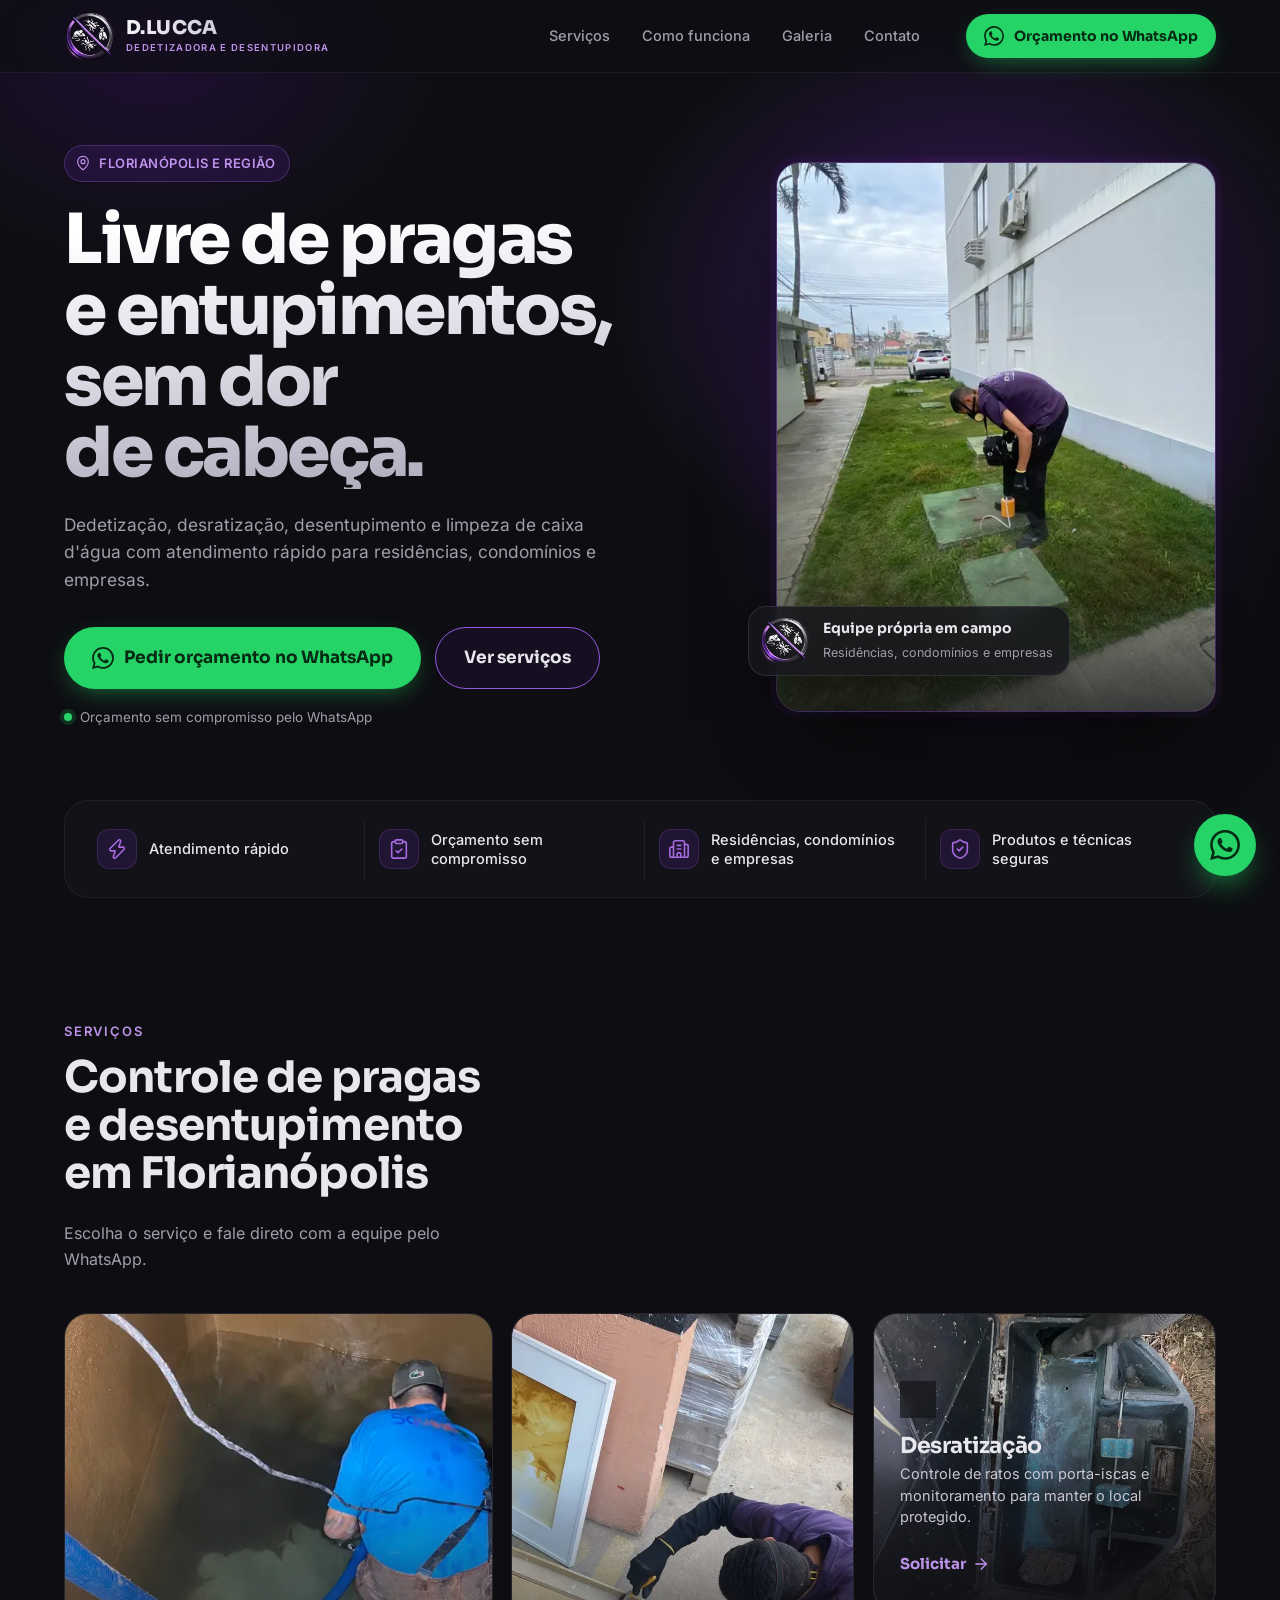
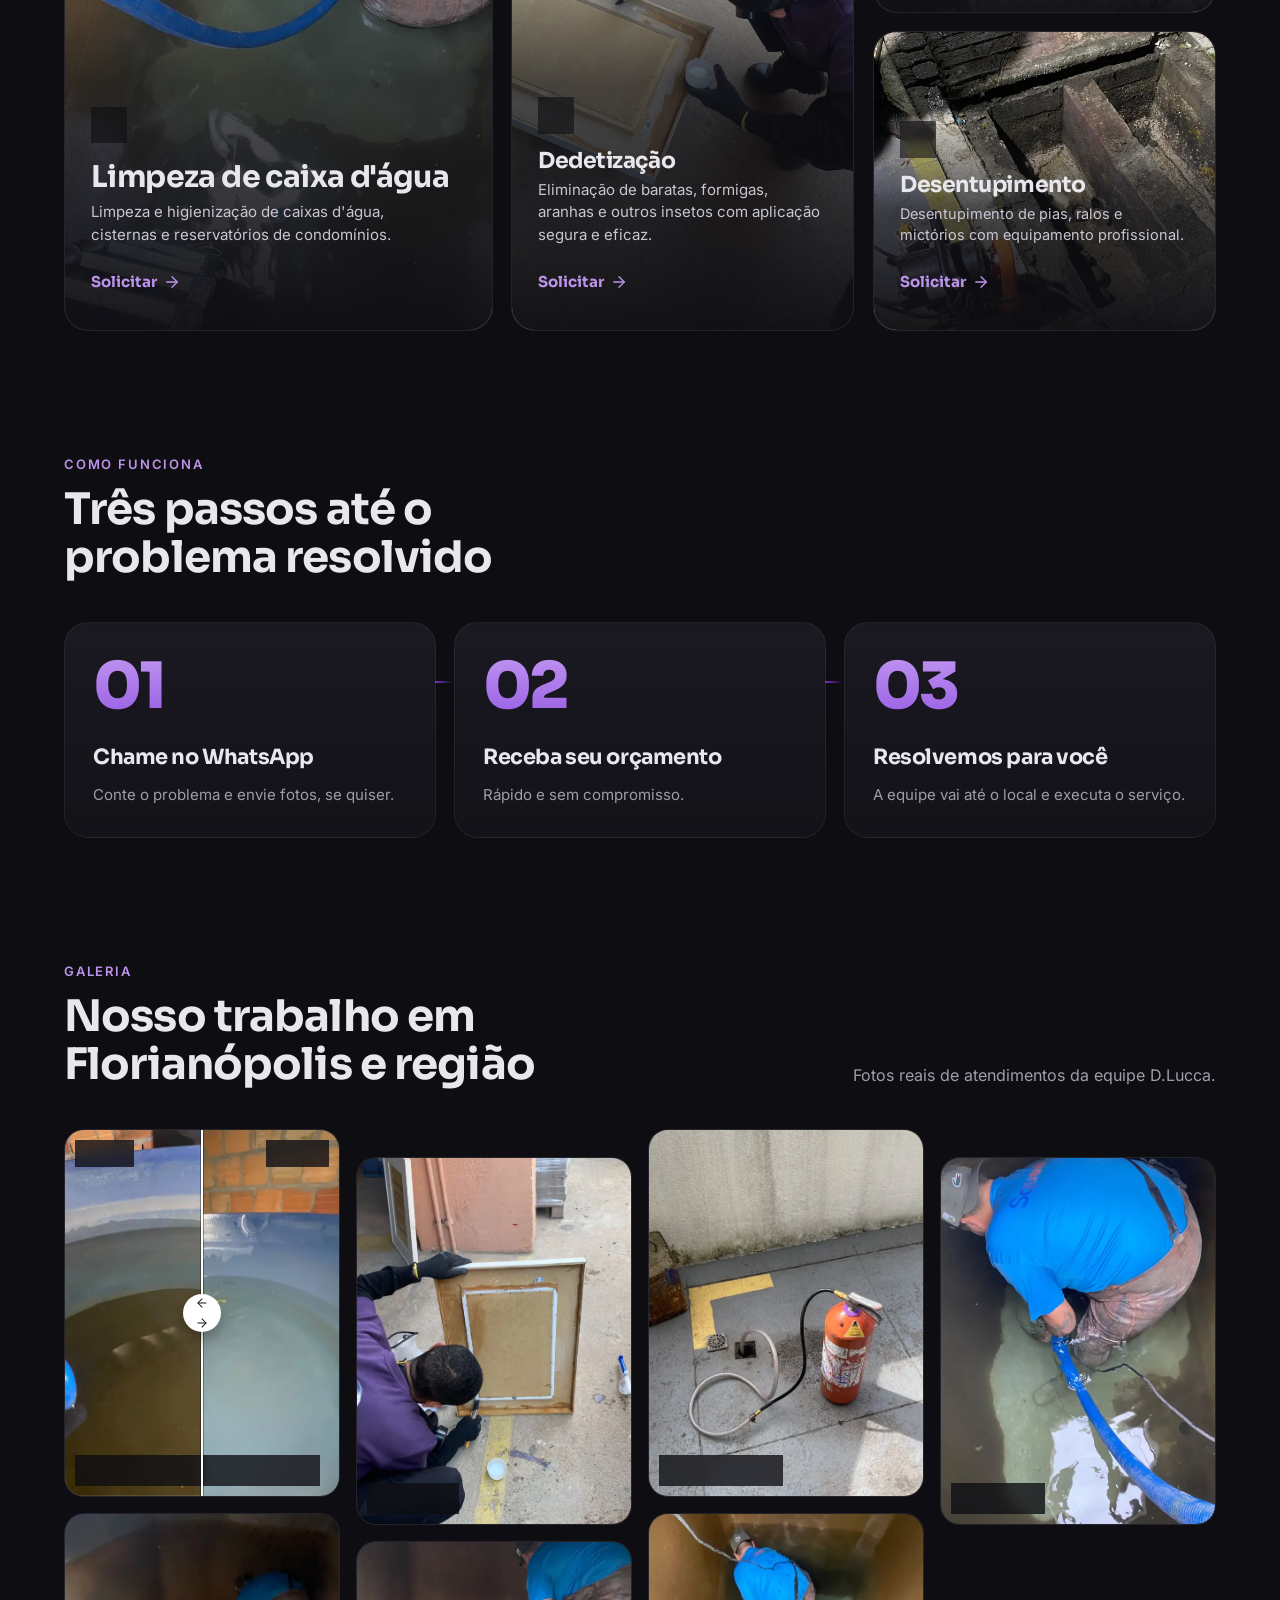
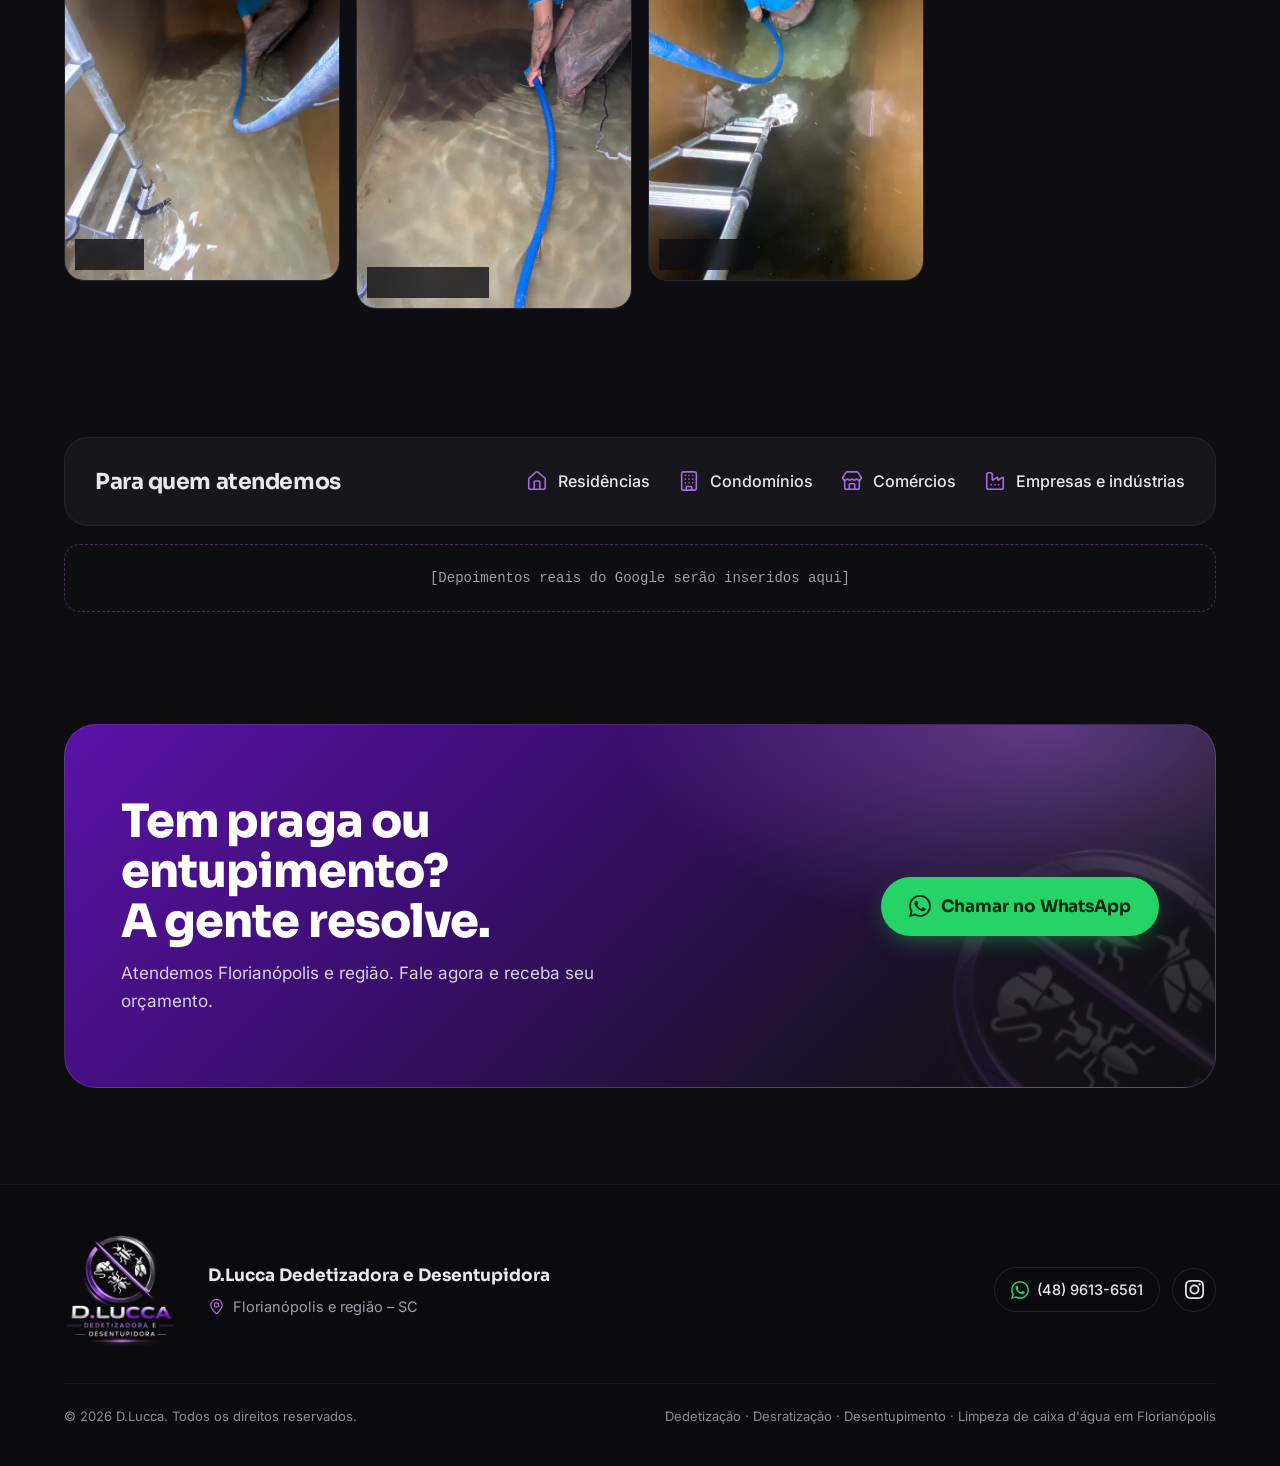
==== commit dd57f799: "feat(site): aponta o site para o domínio dedetizadoradlucca.com.br Co-Authored-By: Claude Sonnet 5 <" ====
--- a/index.html
+++ b/index.html
@@ -5,7 +5,7 @@
 <meta name="viewport" content="width=device-width, initial-scale=1, viewport-fit=cover">
 <title>D.Lucca Dedetizadora e Desentupidora | Florianópolis e Região</title>
 <meta name="description" content="Dedetização, desratização, desentupimento e limpeza de caixa d'água em Florianópolis e região. Atendimento rápido. Peça seu orçamento pelo WhatsApp.">
-<link rel="canonical" href="https://ftzk1ng.github.io/dlucca-site/">
+<link rel="canonical" href="https://dedetizadoradlucca.com.br/">
 <meta name="theme-color" content="#0E0E12">
 <meta name="format-detection" content="telephone=no">
 <link rel="icon" href="favicon.ico" sizes="any">
@@ -17,8 +17,8 @@
 <meta property="og:site_name" content="D.Lucca Dedetizadora e Desentupidora">
 <meta property="og:title" content="D.Lucca Dedetizadora e Desentupidora | Florianópolis e Região">
 <meta property="og:description" content="Dedetização, desratização, desentupimento e limpeza de caixa d'água em Florianópolis e região. Atendimento rápido. Peça seu orçamento pelo WhatsApp.">
-<meta property="og:url" content="https://ftzk1ng.github.io/dlucca-site/">
-<meta property="og:image" content="https://ftzk1ng.github.io/dlucca-site/assets/img/og-image.jpg">
+<meta property="og:url" content="https://dedetizadoradlucca.com.br/">
+<meta property="og:image" content="https://dedetizadoradlucca.com.br/assets/img/og-image.jpg">
 <meta property="og:image:width" content="1200">
 <meta property="og:image:height" content="630">
 <meta property="og:image:alt" content="D.Lucca Dedetizadora e Desentupidora, técnico em atendimento em Florianópolis">
@@ -31,11 +31,11 @@
   "@context": "https://schema.org",
   "@type": "LocalBusiness",
   "additionalType": "http://www.productontology.org/id/Pest_control",
-  "@id": "https://ftzk1ng.github.io/dlucca-site/#empresa",
+  "@id": "https://dedetizadoradlucca.com.br/#empresa",
   "name": "D.Lucca Dedetizadora e Desentupidora",
-  "url": "https://ftzk1ng.github.io/dlucca-site/",
-  "image": "https://ftzk1ng.github.io/dlucca-site/assets/img/og-image.jpg",
-  "logo": "https://ftzk1ng.github.io/dlucca-site/assets/img/icon-512.png",
+  "url": "https://dedetizadoradlucca.com.br/",
+  "image": "https://dedetizadoradlucca.com.br/assets/img/og-image.jpg",
+  "logo": "https://dedetizadoradlucca.com.br/assets/img/icon-512.png",
   "description": "Dedetização, desratização, desentupimento e limpeza de caixa d'água para residências, condomínios e empresas em Florianópolis e região.",
   "telephone": "+55 48 9613-6561",
   "address": {
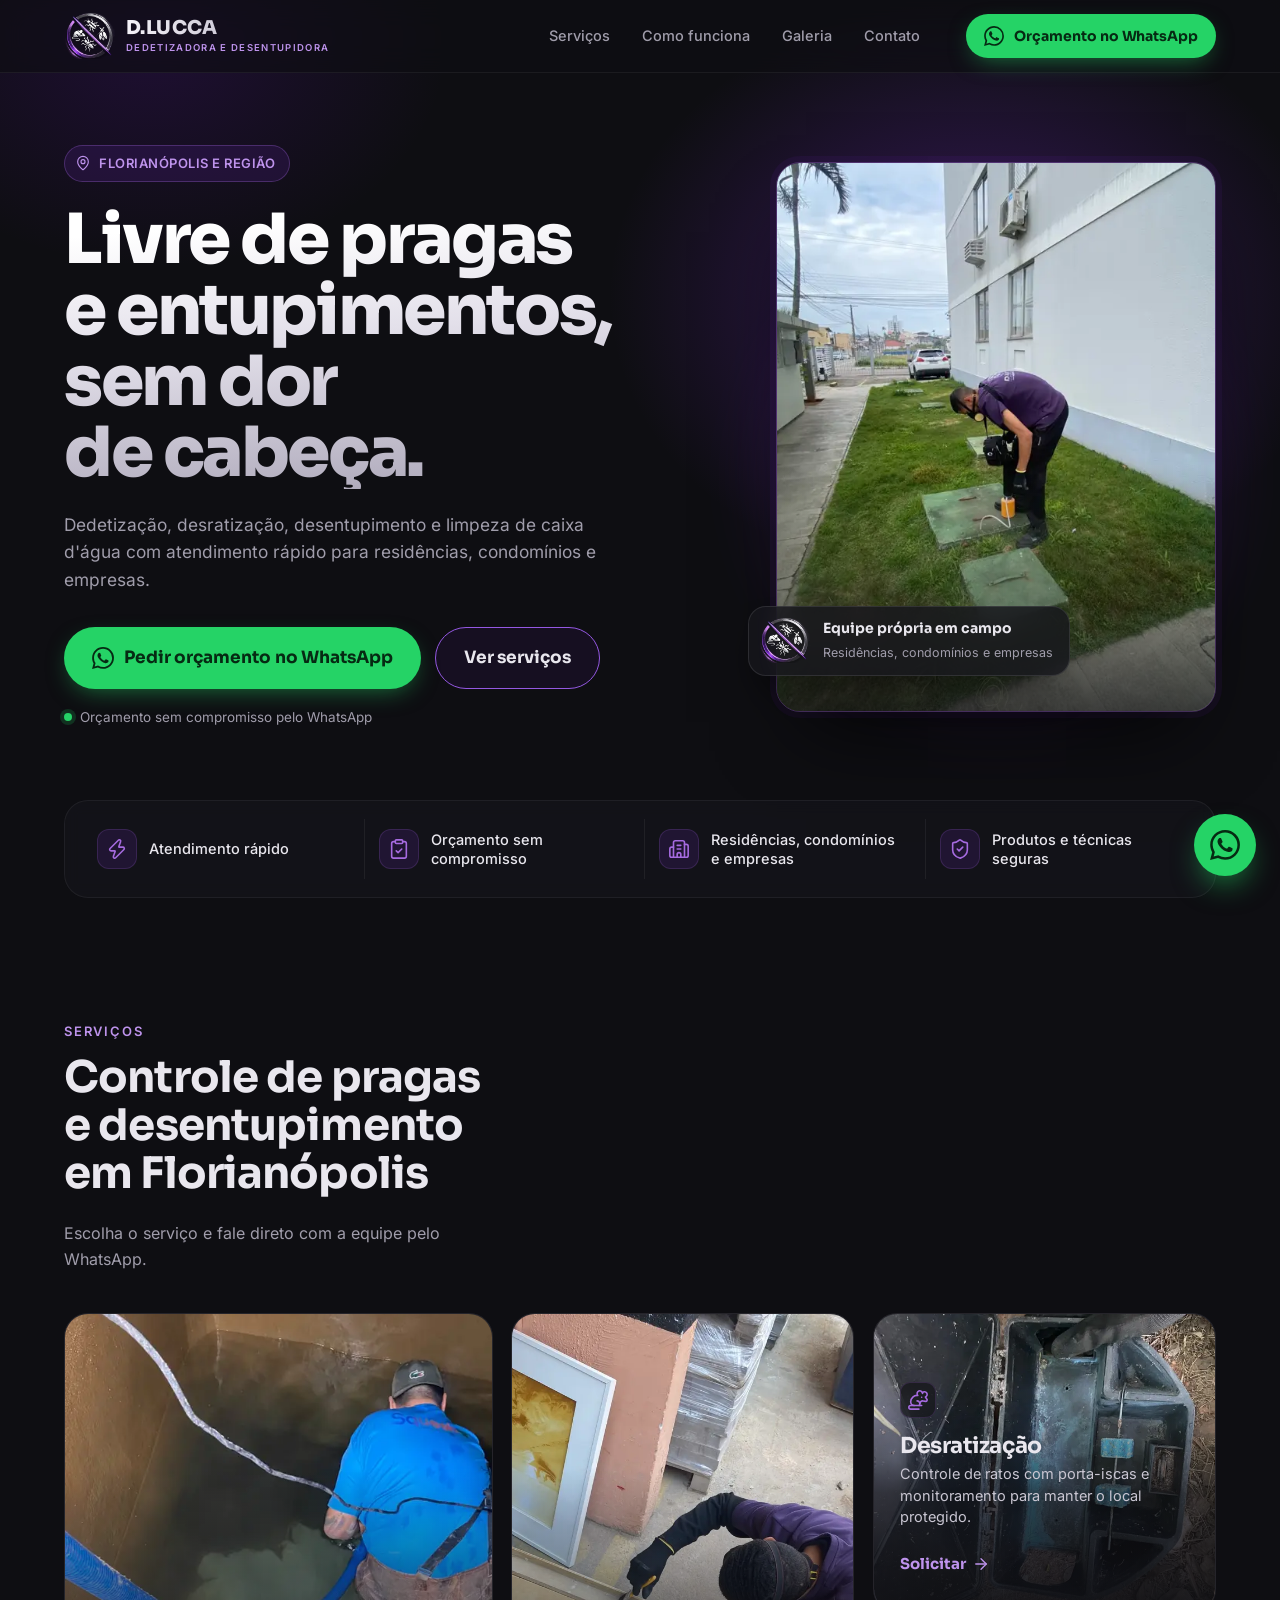
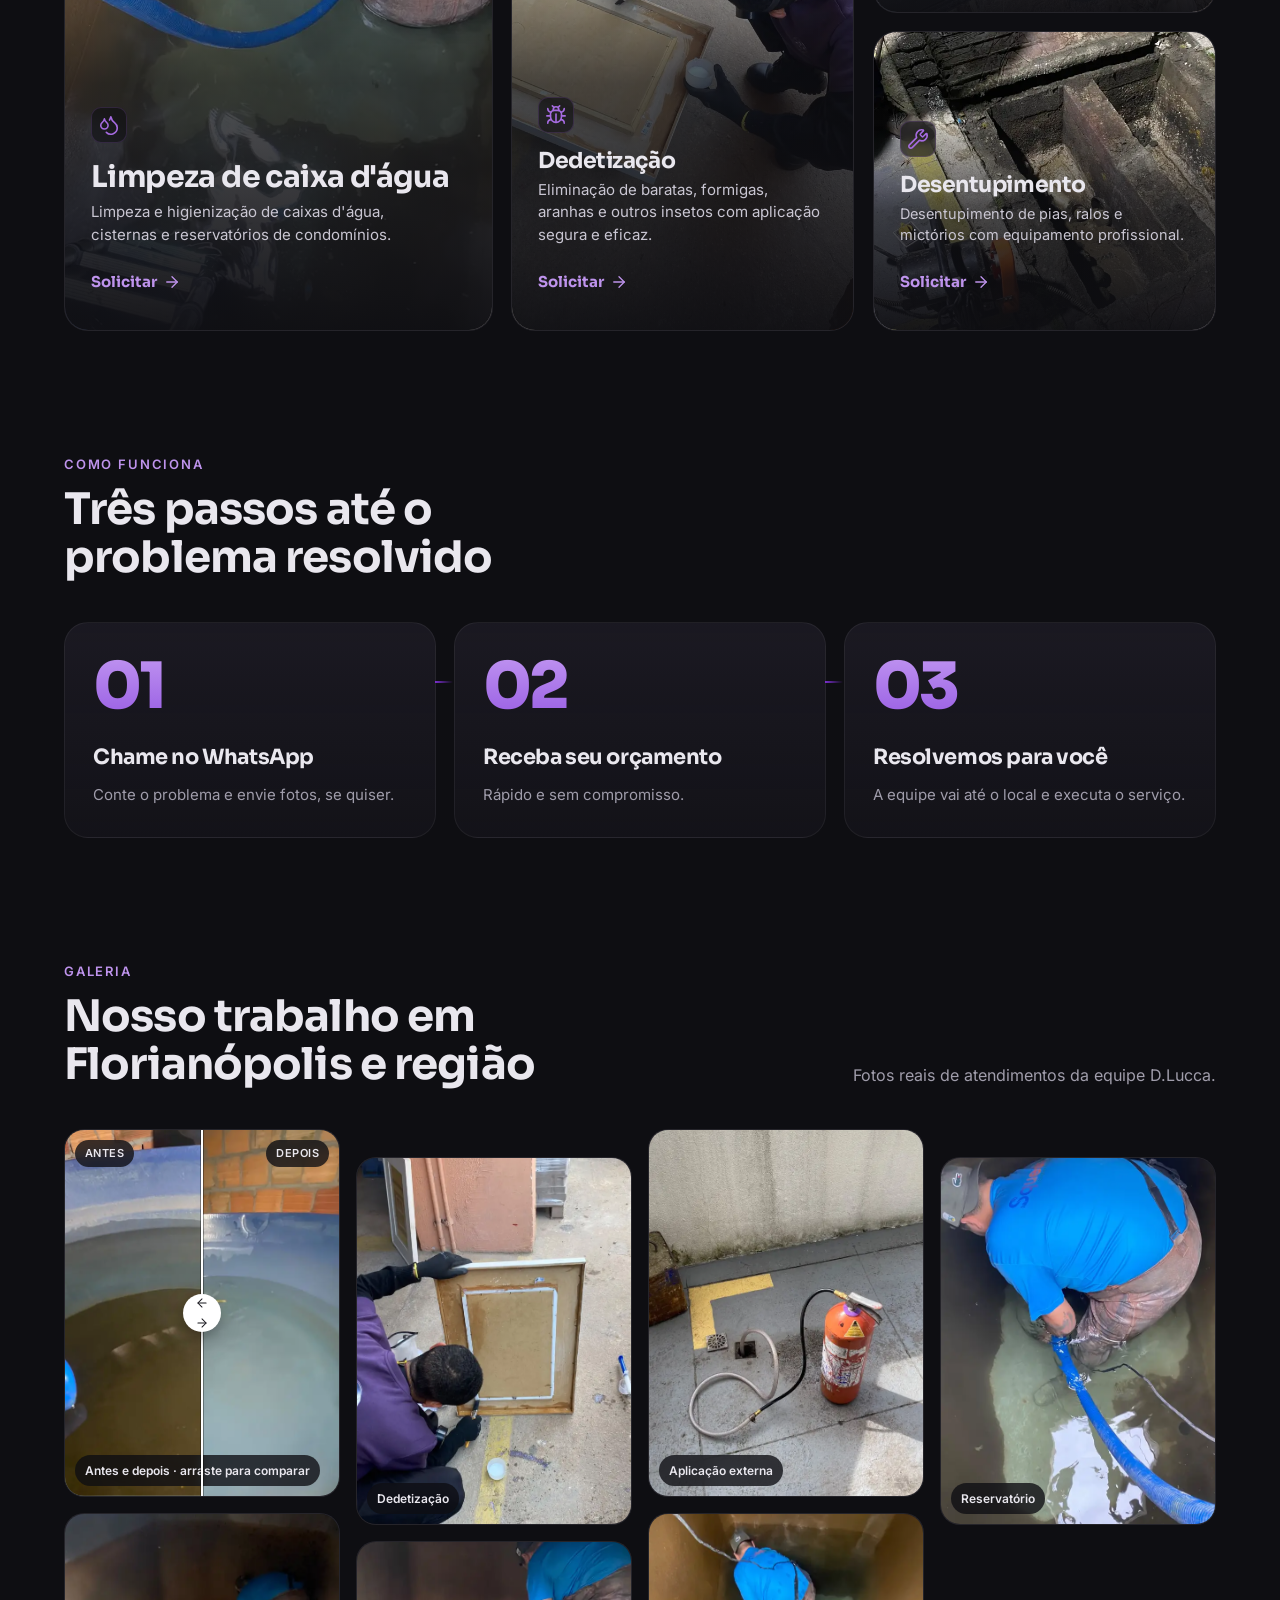
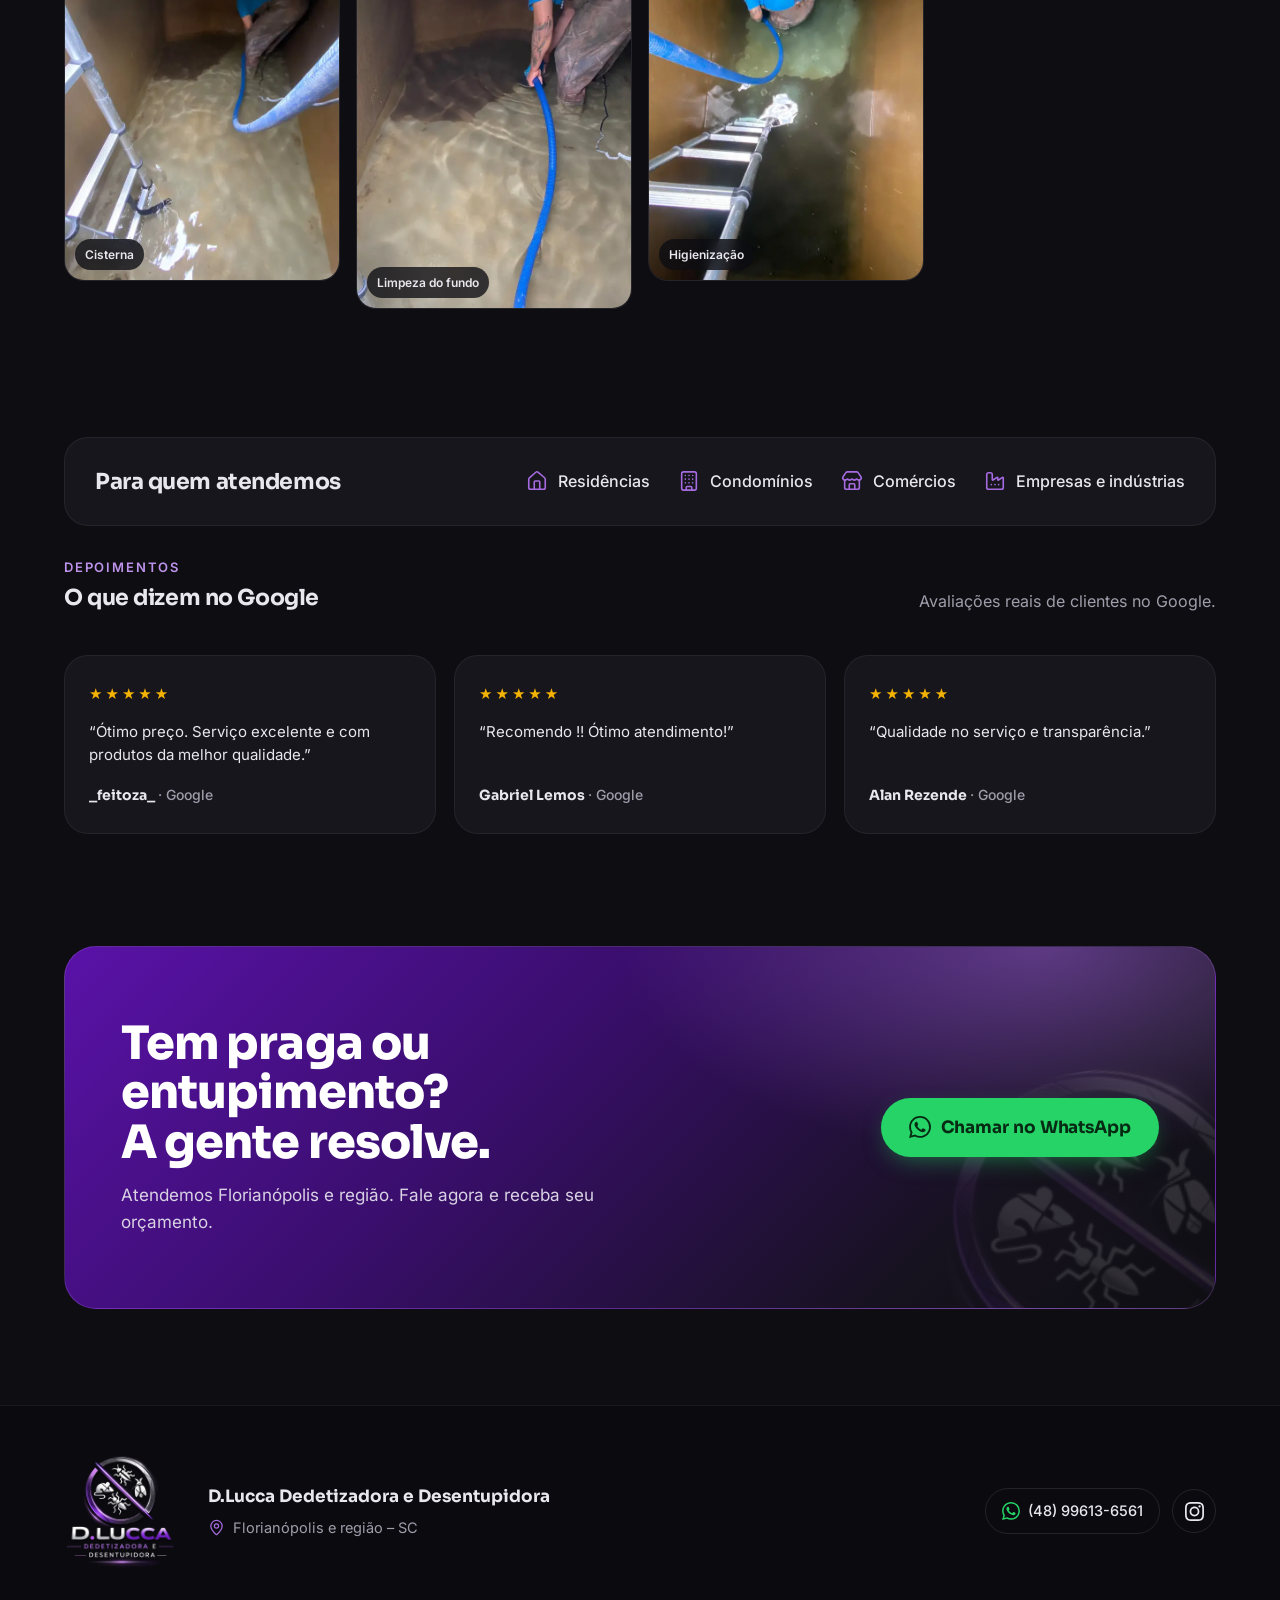
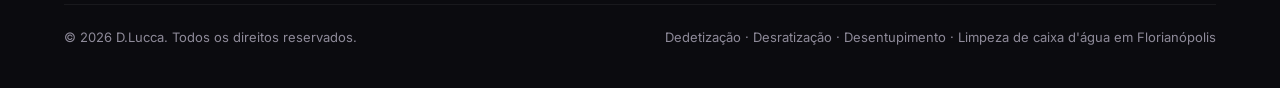
==== commit eed8197f: "fix(site): corrige numero de WhatsApp e adiciona depoimentos reais Co-Authored-By: Claude Sonnet 5 <" ====
--- a/index.html
+++ b/index.html
@@ -37,7 +37,7 @@
   "image": "https://dedetizadoradlucca.com.br/assets/img/og-image.jpg",
   "logo": "https://dedetizadoradlucca.com.br/assets/img/icon-512.png",
   "description": "Dedetização, desratização, desentupimento e limpeza de caixa d'água para residências, condomínios e empresas em Florianópolis e região.",
-  "telephone": "+55 48 9613-6561",
+  "telephone": "+55 48 99613-6561",
   "address": {
     "@type": "PostalAddress",
     "addressLocality": "Florianópolis",
@@ -107,8 +107,8 @@
       <a href="#galeria">Galeria</a>
       <a href="#contato">Contato</a>
     </nav>
-    <a class="btn btn-wa header-cta" href="https://wa.me/554896136561?text=Ol%C3%A1!%20Vim%20pelo%20site%20e%20gostaria%20de%20um%20or%C3%A7amento." target="_blank" rel="noopener"><svg class="ico" aria-hidden="true" focusable="false"><use href="#i-whatsapp"/></svg>Orçamento no WhatsApp</a>
-    <a class="header-wa-icon" href="https://wa.me/554896136561?text=Ol%C3%A1!%20Vim%20pelo%20site%20e%20gostaria%20de%20um%20or%C3%A7amento." target="_blank" rel="noopener" aria-label="Pedir orçamento no WhatsApp"><svg class="ico" aria-hidden="true" focusable="false"><use href="#i-whatsapp"/></svg></a>
+    <a class="btn btn-wa header-cta" href="https://wa.me/5548996136561?text=Ol%C3%A1!%20Vim%20pelo%20site%20e%20gostaria%20de%20um%20or%C3%A7amento." target="_blank" rel="noopener"><svg class="ico" aria-hidden="true" focusable="false"><use href="#i-whatsapp"/></svg>Orçamento no WhatsApp</a>
+    <a class="header-wa-icon" href="https://wa.me/5548996136561?text=Ol%C3%A1!%20Vim%20pelo%20site%20e%20gostaria%20de%20um%20or%C3%A7amento." target="_blank" rel="noopener" aria-label="Pedir orçamento no WhatsApp"><svg class="ico" aria-hidden="true" focusable="false"><use href="#i-whatsapp"/></svg></a>
   </div>
 </header>
 
@@ -120,7 +120,7 @@
         <h1 id="hero-title">Livre de pragas e entupimentos, sem dor de cabeça.</h1>
         <p class="lead">Dedetização, desratização, desentupimento e limpeza de caixa d'água com atendimento rápido para residências, condomínios e empresas.</p>
         <div class="hero-ctas">
-          <a class="btn btn-wa btn-lg pulse" href="https://wa.me/554896136561?text=Ol%C3%A1!%20Vim%20pelo%20site%20e%20gostaria%20de%20um%20or%C3%A7amento." target="_blank" rel="noopener"><svg class="ico" aria-hidden="true" focusable="false"><use href="#i-whatsapp"/></svg>Pedir orçamento no WhatsApp</a>
+          <a class="btn btn-wa btn-lg pulse" href="https://wa.me/5548996136561?text=Ol%C3%A1!%20Vim%20pelo%20site%20e%20gostaria%20de%20um%20or%C3%A7amento." target="_blank" rel="noopener"><svg class="ico" aria-hidden="true" focusable="false"><use href="#i-whatsapp"/></svg>Pedir orçamento no WhatsApp</a>
           <a class="btn btn-ghost btn-lg" href="#servicos">Ver serviços</a>
         </div>
         <p class="hero-note"><span class="dot" aria-hidden="true"></span>Orçamento sem compromisso pelo WhatsApp</p>
@@ -164,7 +164,7 @@
             <div class="card-top"><span class="ico-chip"><svg class="ico" aria-hidden="true" focusable="false"><use href="#i-droplets"/></svg></span></div>
             <h3>Limpeza de caixa d'água</h3>
             <p>Limpeza e higienização de caixas d'água, cisternas e reservatórios de condomínios.</p>
-            <a class="card-link" href="https://wa.me/554896136561?text=Ol%C3%A1!%20Gostaria%20de%20um%20or%C3%A7amento%20de%20limpeza%20de%20caixa%20d%27%C3%A1gua." target="_blank" rel="noopener">Solicitar <svg class="ico" aria-hidden="true" focusable="false"><use href="#i-arrow-right"/></svg></a>
+            <a class="card-link" href="https://wa.me/5548996136561?text=Ol%C3%A1!%20Gostaria%20de%20um%20or%C3%A7amento%20de%20limpeza%20de%20caixa%20d%27%C3%A1gua." target="_blank" rel="noopener">Solicitar <svg class="ico" aria-hidden="true" focusable="false"><use href="#i-arrow-right"/></svg></a>
           </div>
         </article>
         <article class="card card--ded reveal">
@@ -173,7 +173,7 @@
             <div class="card-top"><span class="ico-chip"><svg class="ico" aria-hidden="true" focusable="false"><use href="#i-bug"/></svg></span></div>
             <h3>Dedetização</h3>
             <p>Eliminação de baratas, formigas, aranhas e outros insetos com aplicação segura e eficaz.</p>
-            <a class="card-link" href="https://wa.me/554896136561?text=Ol%C3%A1!%20Gostaria%20de%20um%20or%C3%A7amento%20de%20dedetiza%C3%A7%C3%A3o." target="_blank" rel="noopener">Solicitar <svg class="ico" aria-hidden="true" focusable="false"><use href="#i-arrow-right"/></svg></a>
+            <a class="card-link" href="https://wa.me/5548996136561?text=Ol%C3%A1!%20Gostaria%20de%20um%20or%C3%A7amento%20de%20dedetiza%C3%A7%C3%A3o." target="_blank" rel="noopener">Solicitar <svg class="ico" aria-hidden="true" focusable="false"><use href="#i-arrow-right"/></svg></a>
           </div>
         </article>
         <article class="card card--rat reveal">
@@ -182,7 +182,7 @@
             <div class="card-top"><span class="ico-chip"><svg class="ico" aria-hidden="true" focusable="false"><use href="#i-rat"/></svg></span></div>
             <h3>Desratização</h3>
             <p>Controle de ratos com porta-iscas e monitoramento para manter o local protegido.</p>
-            <a class="card-link" href="https://wa.me/554896136561?text=Ol%C3%A1!%20Gostaria%20de%20um%20or%C3%A7amento%20de%20desratiza%C3%A7%C3%A3o." target="_blank" rel="noopener">Solicitar <svg class="ico" aria-hidden="true" focusable="false"><use href="#i-arrow-right"/></svg></a>
+            <a class="card-link" href="https://wa.me/5548996136561?text=Ol%C3%A1!%20Gostaria%20de%20um%20or%C3%A7amento%20de%20desratiza%C3%A7%C3%A3o." target="_blank" rel="noopener">Solicitar <svg class="ico" aria-hidden="true" focusable="false"><use href="#i-arrow-right"/></svg></a>
           </div>
         </article>
         <article class="card card--desent reveal">
@@ -191,7 +191,7 @@
             <div class="card-top"><span class="ico-chip"><svg class="ico" aria-hidden="true" focusable="false"><use href="#i-wrench"/></svg></span></div>
             <h3>Desentupimento</h3>
             <p>Desentupimento de pias, ralos e mictórios com equipamento profissional.</p>
-            <a class="card-link" href="https://wa.me/554896136561?text=Ol%C3%A1!%20Gostaria%20de%20um%20or%C3%A7amento%20de%20desentupimento." target="_blank" rel="noopener">Solicitar <svg class="ico" aria-hidden="true" focusable="false"><use href="#i-arrow-right"/></svg></a>
+            <a class="card-link" href="https://wa.me/5548996136561?text=Ol%C3%A1!%20Gostaria%20de%20um%20or%C3%A7amento%20de%20desentupimento." target="_blank" rel="noopener">Solicitar <svg class="ico" aria-hidden="true" focusable="false"><use href="#i-arrow-right"/></svg></a>
           </div>
         </article>
       </div>
@@ -257,7 +257,32 @@
           <li><svg class="ico" aria-hidden="true" focusable="false"><use href="#i-factory"/></svg>Empresas e indústrias</li>
         </ul>
       </div>
-      <div class="placeholder">[Depoimentos reais do Google serão inseridos aqui]</div>
+      <div class="testimonials">
+        <div class="section-head reveal">
+          <div>
+            <span class="eyebrow">Depoimentos</span>
+            <h2>O que dizem no Google</h2>
+          </div>
+          <p class="section-sub">Avaliações reais de clientes no Google.</p>
+        </div>
+        <div class="testimonial-grid">
+          <figure class="testimonial reveal">
+            <div class="testimonial-stars" aria-label="5 de 5 estrelas">★★★★★</div>
+            <blockquote>&ldquo;Ótimo preço. Serviço excelente e com produtos da melhor qualidade.&rdquo;</blockquote>
+            <figcaption>_feitoza_ <span>· Google</span></figcaption>
+          </figure>
+          <figure class="testimonial reveal">
+            <div class="testimonial-stars" aria-label="5 de 5 estrelas">★★★★★</div>
+            <blockquote>&ldquo;Recomendo !! Ótimo atendimento!&rdquo;</blockquote>
+            <figcaption>Gabriel Lemos <span>· Google</span></figcaption>
+          </figure>
+          <figure class="testimonial reveal">
+            <div class="testimonial-stars" aria-label="5 de 5 estrelas">★★★★★</div>
+            <blockquote>&ldquo;Qualidade no serviço e transparência.&rdquo;</blockquote>
+            <figcaption>Alan Rezende <span>· Google</span></figcaption>
+          </figure>
+        </div>
+      </div>
     </div>
   </section>
 
@@ -268,7 +293,7 @@
           <h2 id="final-title">Tem praga ou entupimento? A gente resolve.</h2>
           <p>Atendemos Florianópolis e região. Fale agora e receba seu orçamento.</p>
         </div>
-        <a class="btn btn-wa btn-lg pulse" href="https://wa.me/554896136561?text=Ol%C3%A1!%20Vim%20pelo%20site%20e%20gostaria%20de%20um%20or%C3%A7amento." target="_blank" rel="noopener"><svg class="ico" aria-hidden="true" focusable="false"><use href="#i-whatsapp"/></svg>Chamar no WhatsApp</a>
+        <a class="btn btn-wa btn-lg pulse" href="https://wa.me/5548996136561?text=Ol%C3%A1!%20Vim%20pelo%20site%20e%20gostaria%20de%20um%20or%C3%A7amento." target="_blank" rel="noopener"><svg class="ico" aria-hidden="true" focusable="false"><use href="#i-whatsapp"/></svg>Chamar no WhatsApp</a>
       </div>
     </div>
   </section>
@@ -283,7 +308,7 @@
         <span><svg class="ico" aria-hidden="true" focusable="false"><use href="#i-map-pin"/></svg>Florianópolis e região – SC</span>
       </div>
       <div class="footer-links">
-        <a class="chip-link wa" href="https://wa.me/554896136561?text=Ol%C3%A1!%20Vim%20pelo%20site%20e%20gostaria%20de%20um%20or%C3%A7amento." target="_blank" rel="noopener"><svg class="ico" aria-hidden="true" focusable="false"><use href="#i-whatsapp"/></svg>(48) 9613-6561</a>
+        <a class="chip-link wa" href="https://wa.me/5548996136561?text=Ol%C3%A1!%20Vim%20pelo%20site%20e%20gostaria%20de%20um%20or%C3%A7amento." target="_blank" rel="noopener"><svg class="ico" aria-hidden="true" focusable="false"><use href="#i-whatsapp"/></svg>(48) 99613-6561</a>
         <a class="icon-link" href="https://www.instagram.com/d.luccadedetizadora/" target="_blank" rel="noopener" aria-label="Instagram da D.Lucca"><svg class="ico" aria-hidden="true" focusable="false"><use href="#i-instagram"/></svg></a>
       </div>
     </div>
@@ -294,8 +319,8 @@
   </div>
 </footer>
 
-<a class="wa-float pulse" href="https://wa.me/554896136561?text=Ol%C3%A1!%20Vim%20pelo%20site%20e%20gostaria%20de%20um%20or%C3%A7amento." target="_blank" rel="noopener" aria-label="Chamar no WhatsApp"><svg class="ico" aria-hidden="true" focusable="false"><use href="#i-whatsapp"/></svg><span class="tip">Orçamento no WhatsApp</span></a>
-<div class="wa-bar"><a class="btn btn-wa" href="https://wa.me/554896136561?text=Ol%C3%A1!%20Vim%20pelo%20site%20e%20gostaria%20de%20um%20or%C3%A7amento." target="_blank" rel="noopener"><svg class="ico" aria-hidden="true" focusable="false"><use href="#i-whatsapp"/></svg>Chamar no WhatsApp</a></div>
+<a class="wa-float pulse" href="https://wa.me/5548996136561?text=Ol%C3%A1!%20Vim%20pelo%20site%20e%20gostaria%20de%20um%20or%C3%A7amento." target="_blank" rel="noopener" aria-label="Chamar no WhatsApp"><svg class="ico" aria-hidden="true" focusable="false"><use href="#i-whatsapp"/></svg><span class="tip">Orçamento no WhatsApp</span></a>
+<div class="wa-bar"><a class="btn btn-wa" href="https://wa.me/5548996136561?text=Ol%C3%A1!%20Vim%20pelo%20site%20e%20gostaria%20de%20um%20or%C3%A7amento." target="_blank" rel="noopener"><svg class="ico" aria-hidden="true" focusable="false"><use href="#i-whatsapp"/></svg>Chamar no WhatsApp</a></div>
 
 <button type="button" class="to-top" id="to-top" aria-label="Voltar ao topo"><svg class="ico" aria-hidden="true" focusable="false"><use href="#i-arrow-up"/></svg></button>
 <div class="toast" id="toast" role="status" aria-live="polite"></div>
--- a/assets/css/style.css
+++ b/assets/css/style.css
@@ -171,7 +171,18 @@
 .audience ul{list-style:none;display:flex;flex-wrap:wrap;gap:10px 28px;margin:0;padding:0}
 .audience li{display:flex;align-items:center;gap:10px;font-weight:500;color:var(--silver)}
 .audience li .ico{color:var(--lilac)}
-.placeholder{margin-top:18px;padding:22px;border-radius:var(--r-md);border:1.5px dashed rgba(166,107,224,.35);color:var(--muted);text-align:center;font-size:14px;font-family:ui-monospace,SFMono-Regular,Menlo,monospace}
+
+/* ---------- testimonials ---------- */
+.testimonials{margin-top:28px}
+.testimonial-grid{display:grid;grid-template-columns:repeat(3,1fr);gap:18px}
+.testimonial{margin:0;padding:26px 24px;border-radius:var(--r-lg);border:1px solid var(--line);background:var(--surface);display:flex;flex-direction:column;gap:14px}
+.testimonial-stars{color:#F5B301;font-size:15px;letter-spacing:3px}
+.testimonial blockquote{margin:0;color:var(--silver);font-size:15px;line-height:1.55}
+.testimonial figcaption{margin-top:auto;padding-top:4px;font-family:var(--font-display);font-weight:700;font-size:14px;color:var(--silver)}
+.testimonial figcaption span{font-weight:500;color:var(--muted);font-family:var(--font-body)}
+.testimonial-grid .testimonial:nth-child(1){transition-delay:.05s}
+.testimonial-grid .testimonial:nth-child(2){transition-delay:.15s}
+.testimonial-grid .testimonial:nth-child(3){transition-delay:.25s}
 
 /* ---------- final CTA ---------- */
 .final{padding-block:24px 96px}
@@ -279,6 +290,7 @@
   .step:not(:last-child)::after{display:none}
   .gallery{grid-template-columns:repeat(2,1fr);gap:12px}
   .gallery figure:nth-child(even){transform:translateY(20px)}
+  .testimonial-grid{grid-template-columns:1fr}
   .final-box{grid-template-columns:1fr;padding:48px 28px}
   .footer-grid{grid-template-columns:1fr;text-align:left}
   .footer-links{justify-content:flex-start}
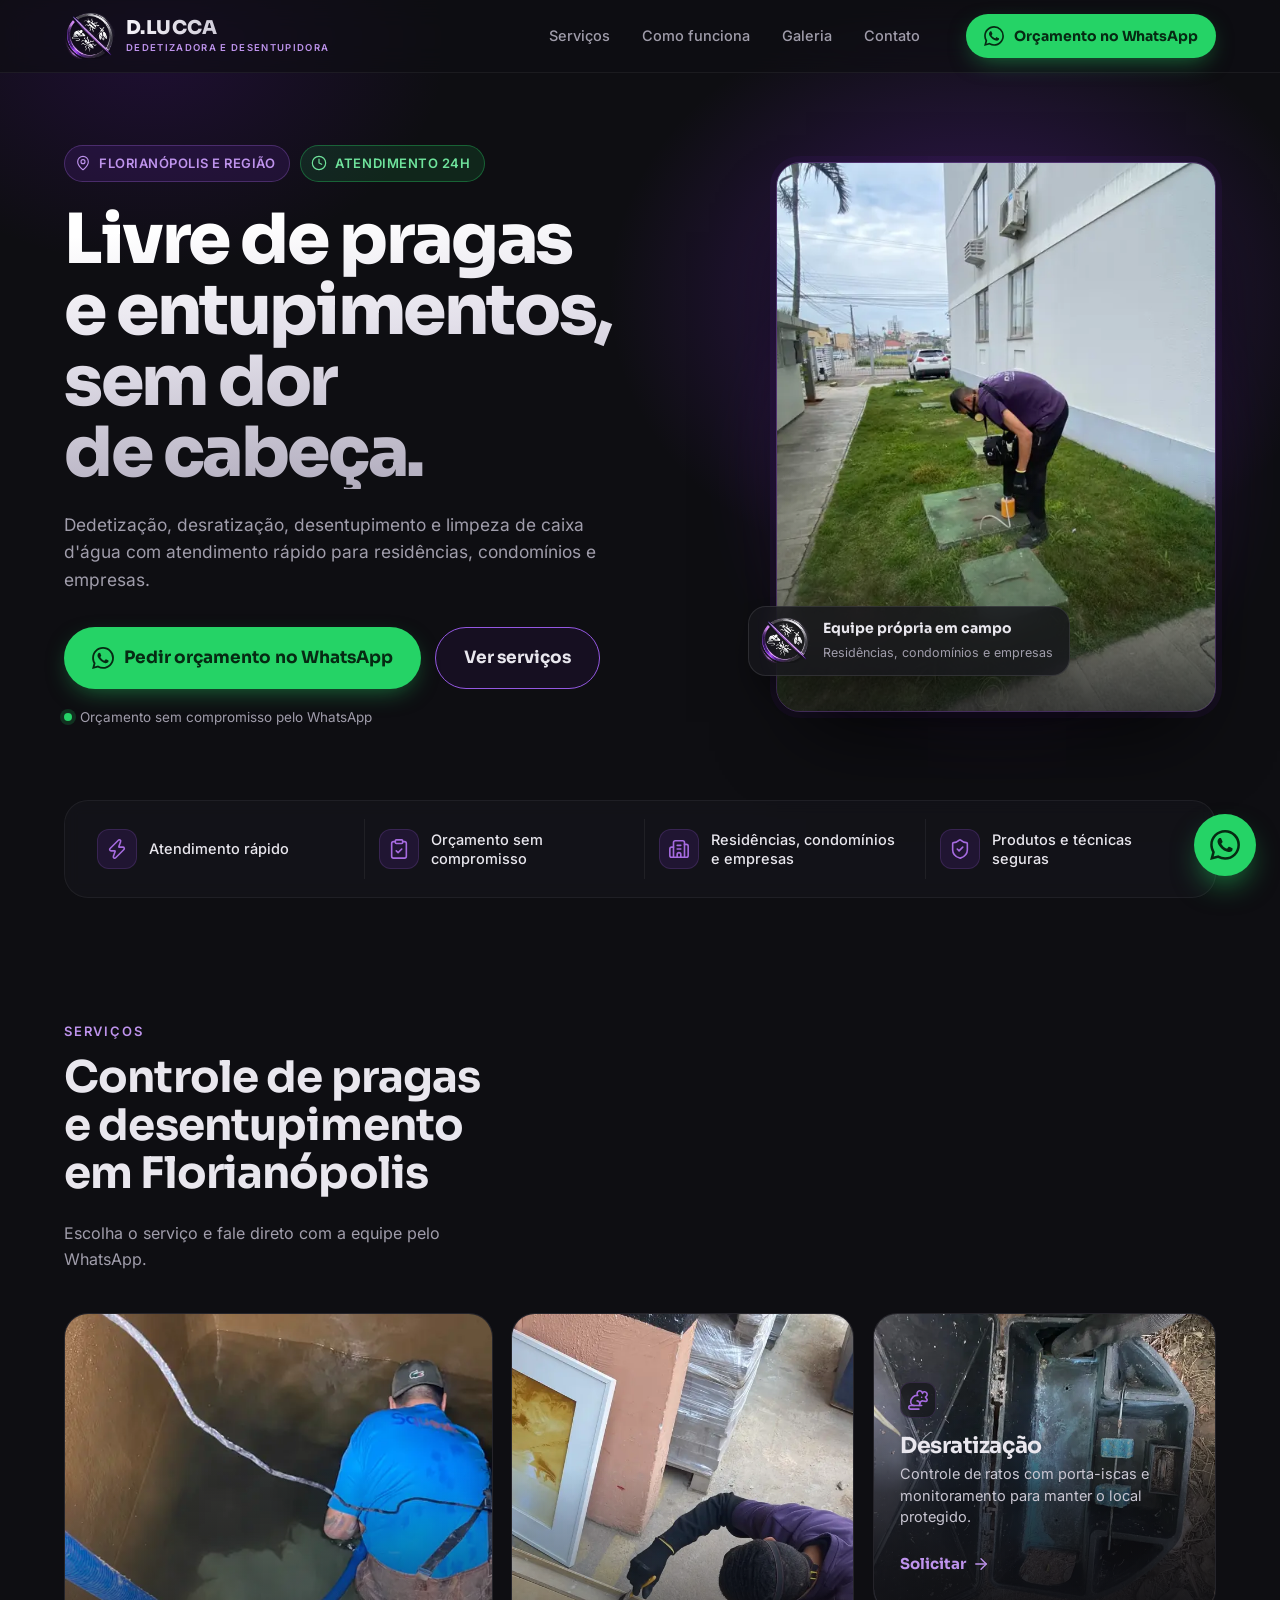
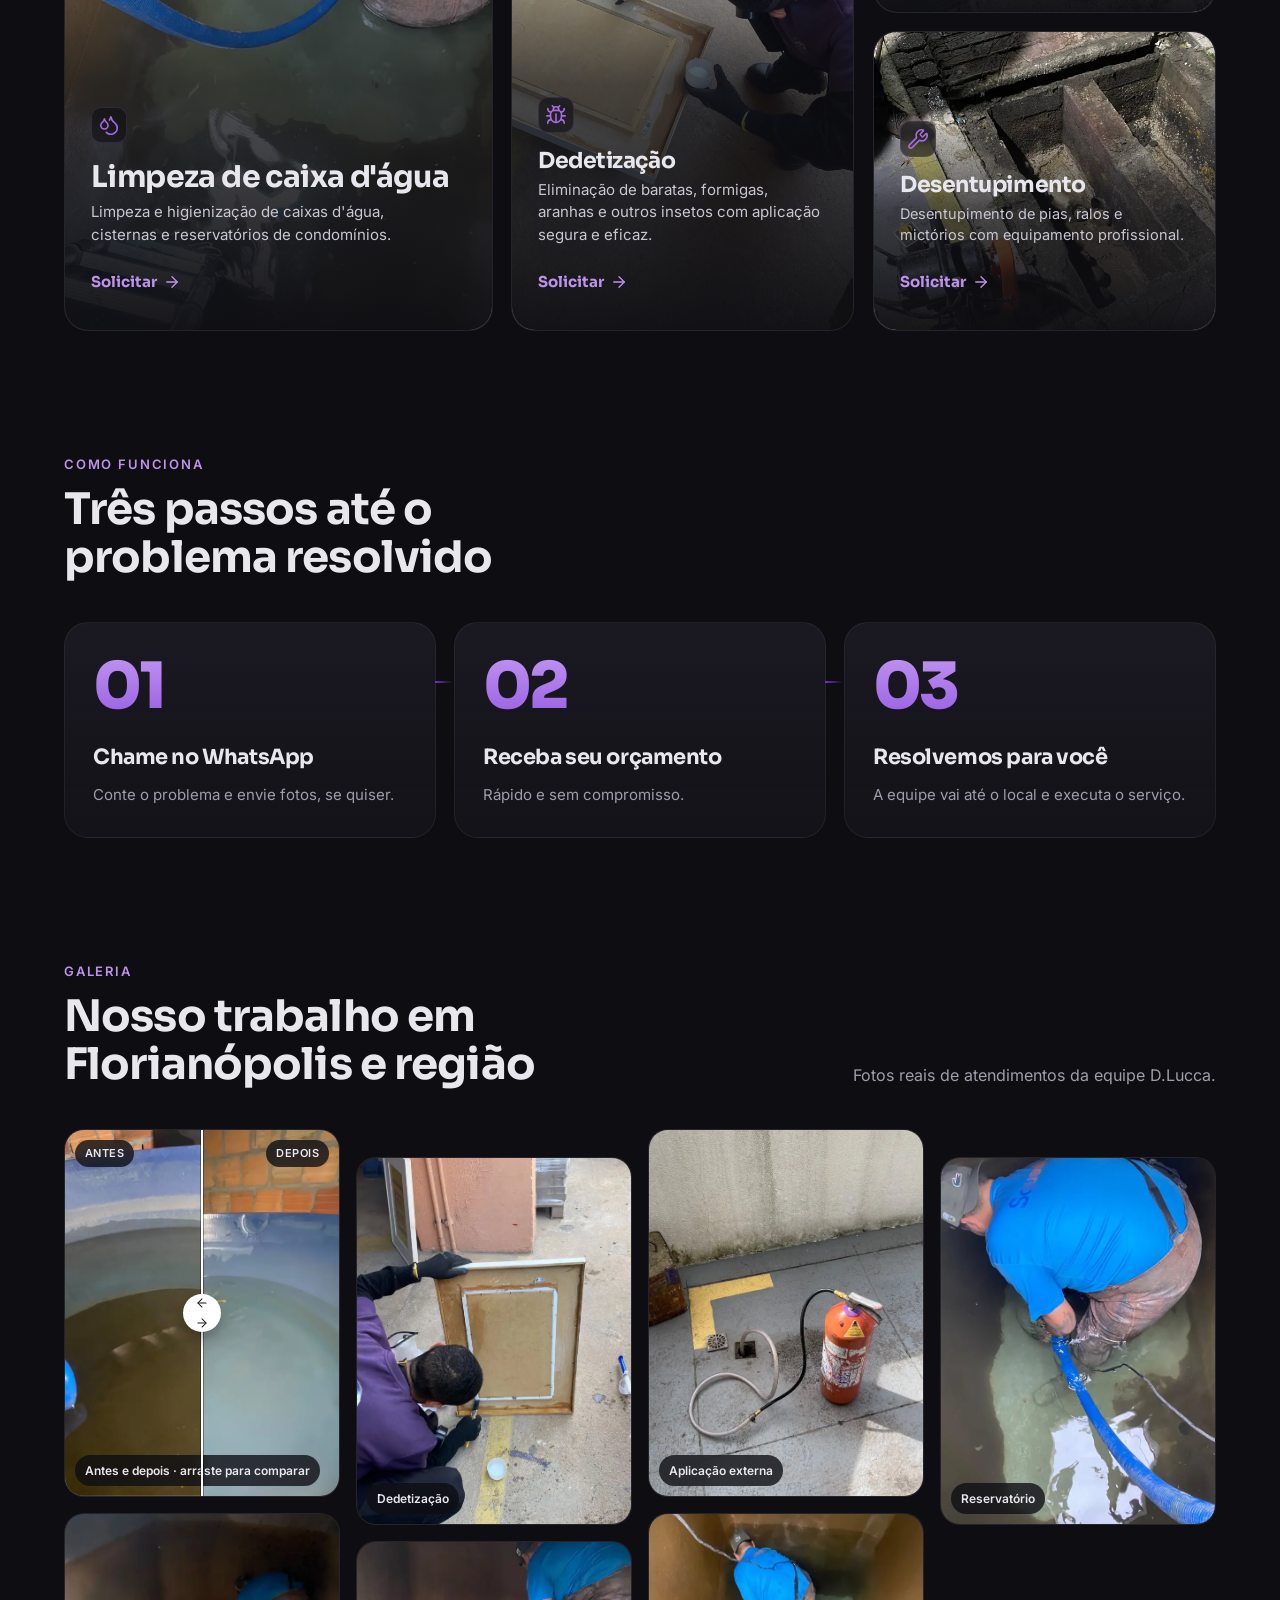
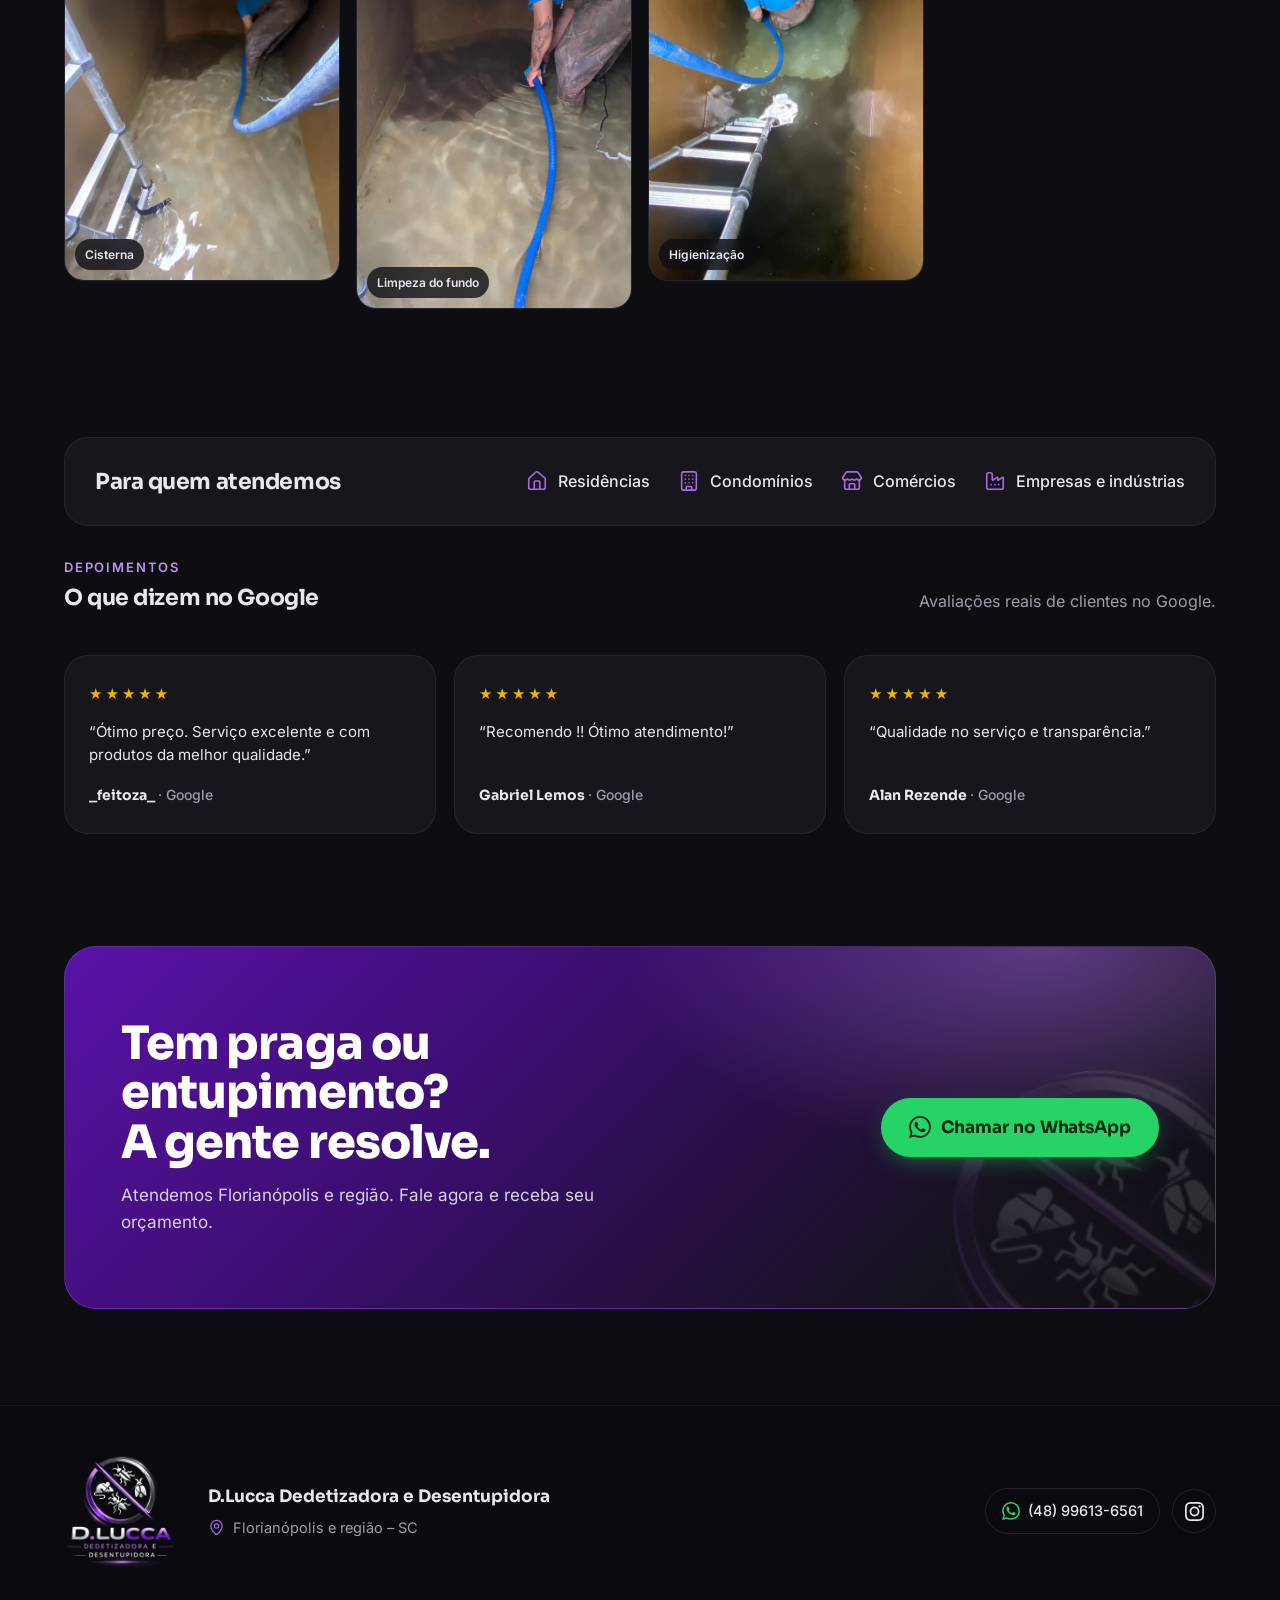
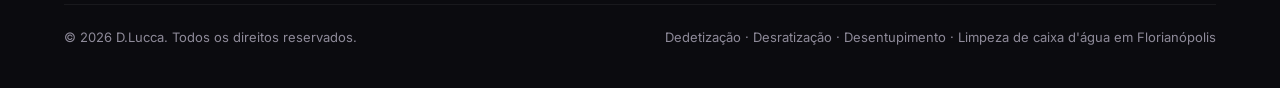
==== commit c5cdb96c: "feat(site): adiciona badge atendimento 24h e hover nos icones dos cards Co-Authored-By: Claude Sonne" ====
--- a/index.html
+++ b/index.html
@@ -92,7 +92,7 @@
 </script>
 </head>
 <body>
-<svg width="0" height="0" style="position:absolute" aria-hidden="true" focusable="false"><symbol id="i-arrow-right" viewBox="0 0 24 24"><path d="M5 12h14" /> <path d="m12 5 7 7-7 7" /></symbol><symbol id="i-arrow-up" viewBox="0 0 24 24"><path d="M12 19V5" /> <path d="m5 12 7-7 7 7" /></symbol><symbol id="i-x" viewBox="0 0 24 24"><path d="M18 6 6 18" /> <path d="m6 6 12 12" /></symbol><symbol id="i-bug" viewBox="0 0 24 24"><path d="M12 20v-9" /> <path d="M14 7a4 4 0 0 1 4 4v3a6 6 0 0 1-12 0v-3a4 4 0 0 1 4-4z" /> <path d="M14.12 3.88 16 2" /> <path d="M21 21a4 4 0 0 0-3.81-4" /> <path d="M21 5a4 4 0 0 1-3.55 3.97" /> <path d="M22 13h-4" /> <path d="M3 21a4 4 0 0 1 3.81-4" /> <path d="M3 5a4 4 0 0 0 3.55 3.97" /> <path d="M6 13H2" /> <path d="m8 2 1.88 1.88" /> <path d="M9 7.13V6a3 3 0 1 1 6 0v1.13" /></symbol><symbol id="i-building" viewBox="0 0 24 24"><path d="M12 10h.01" /> <path d="M12 14h.01" /> <path d="M12 6h.01" /> <path d="M16 10h.01" /> <path d="M16 14h.01" /> <path d="M16 6h.01" /> <path d="M8 10h.01" /> <path d="M8 14h.01" /> <path d="M8 6h.01" /> <path d="M9 22v-3a1 1 0 0 1 1-1h4a1 1 0 0 1 1 1v3" /> <rect x="4" y="2" width="16" height="20" rx="2" /></symbol><symbol id="i-building-2" viewBox="0 0 24 24"><path d="M10 12h4" /> <path d="M10 8h4" /> <path d="M14 21v-3a2 2 0 0 0-4 0v3" /> <path d="M6 10H4a2 2 0 0 0-2 2v7a2 2 0 0 0 2 2h16a2 2 0 0 0 2-2V9a2 2 0 0 0-2-2h-2" /> <path d="M6 21V5a2 2 0 0 1 2-2h8a2 2 0 0 1 2 2v16" /></symbol><symbol id="i-clipboard-check" viewBox="0 0 24 24"><rect width="8" height="4" x="8" y="2" rx="1" ry="1" /> <path d="M16 4h2a2 2 0 0 1 2 2v14a2 2 0 0 1-2 2H6a2 2 0 0 1-2-2V6a2 2 0 0 1 2-2h2" /> <path d="m9 14 2 2 4-4" /></symbol><symbol id="i-droplets" viewBox="0 0 24 24"><path d="M7 16.3c2.2 0 4-1.83 4-4.05 0-1.16-.57-2.26-1.71-3.19S7.29 6.75 7 5.3c-.29 1.45-1.14 2.84-2.29 3.76S3 11.1 3 12.25c0 2.22 1.8 4.05 4 4.05z" /> <path d="M12.56 6.6A10.97 10.97 0 0 0 14 3.02c.5 2.5 2 4.9 4 6.5s3 3.5 3 5.5a6.98 6.98 0 0 1-11.91 4.97" /></symbol><symbol id="i-factory" viewBox="0 0 24 24"><path d="M12 16h.01" /> <path d="M16 16h.01" /> <path d="M3 19a2 2 0 0 0 2 2h14a2 2 0 0 0 2-2V8.5a.5.5 0 0 0-.769-.422l-4.462 2.844A.5.5 0 0 1 15 10.5v-2a.5.5 0 0 0-.769-.422L9.77 10.922A.5.5 0 0 1 9 10.5V5a2 2 0 0 0-2-2H5a2 2 0 0 0-2 2z" /> <path d="M8 16h.01" /></symbol><symbol id="i-house" viewBox="0 0 24 24"><path d="M15 21v-8a1 1 0 0 0-1-1h-4a1 1 0 0 0-1 1v8" /> <path d="M3 10a2 2 0 0 1 .709-1.528l7-6a2 2 0 0 1 2.582 0l7 6A2 2 0 0 1 21 10v9a2 2 0 0 1-2 2H5a2 2 0 0 1-2-2z" /></symbol><symbol id="i-instagram" viewBox="0 0 24 24"><path fill="currentColor" stroke="none" d="M7.0301.084c-1.2768.0602-2.1487.264-2.911.5634-.7888.3075-1.4575.72-2.1228 1.3877-.6652.6677-1.075 1.3368-1.3802 2.127-.2954.7638-.4956 1.6365-.552 2.914-.0564 1.2775-.0689 1.6882-.0626 4.947.0062 3.2586.0206 3.6671.0825 4.9473.061 1.2765.264 2.1482.5635 2.9107.308.7889.72 1.4573 1.388 2.1228.6679.6655 1.3365 1.0743 2.1285 1.38.7632.295 1.6361.4961 2.9134.552 1.2773.056 1.6884.069 4.9462.0627 3.2578-.0062 3.668-.0207 4.9478-.0814 1.28-.0607 2.147-.2652 2.9098-.5633.7889-.3086 1.4578-.72 2.1228-1.3881.665-.6682 1.0745-1.3378 1.3795-2.1284.2957-.7632.4966-1.636.552-2.9124.056-1.2809.0692-1.6898.063-4.948-.0063-3.2583-.021-3.6668-.0817-4.9465-.0607-1.2797-.264-2.1487-.5633-2.9117-.3084-.7889-.72-1.4568-1.3876-2.1228C21.2982 1.33 20.628.9208 19.8378.6165 19.074.321 18.2017.1197 16.9244.0645 15.6471.0093 15.236-.005 11.977.0014 8.718.0076 8.31.0215 7.0301.0839m.1402 21.6932c-1.17-.0509-1.8053-.2453-2.2287-.408-.5606-.216-.96-.4771-1.3819-.895-.422-.4178-.6811-.8186-.9-1.378-.1644-.4234-.3624-1.058-.4171-2.228-.0595-1.2645-.072-1.6442-.079-4.848-.007-3.2037.0053-3.583.0607-4.848.05-1.169.2456-1.805.408-2.2282.216-.5613.4762-.96.895-1.3816.4188-.4217.8184-.6814 1.3783-.9003.423-.1651 1.0575-.3614 2.227-.4171 1.2655-.06 1.6447-.072 4.848-.079 3.2033-.007 3.5835.005 4.8495.0608 1.169.0508 1.8053.2445 2.228.408.5608.216.96.4754 1.3816.895.4217.4194.6816.8176.9005 1.3787.1653.4217.3617 1.056.4169 2.2263.0602 1.2655.0739 1.645.0796 4.848.0058 3.203-.0055 3.5834-.061 4.848-.051 1.17-.245 1.8055-.408 2.2294-.216.5604-.4763.96-.8954 1.3814-.419.4215-.8181.6811-1.3783.9-.4224.1649-1.0577.3617-2.2262.4174-1.2656.0595-1.6448.072-4.8493.079-3.2045.007-3.5825-.006-4.848-.0608M16.953 5.5864A1.44 1.44 0 1 0 18.39 4.144a1.44 1.44 0 0 0-1.437 1.4424M5.8385 12.012c.0067 3.4032 2.7706 6.1557 6.173 6.1493 3.4026-.0065 6.157-2.7701 6.1506-6.1733-.0065-3.4032-2.771-6.1565-6.174-6.1498-3.403.0067-6.156 2.771-6.1496 6.1738M8 12.0077a4 4 0 1 1 4.008 3.9921A3.9996 3.9996 0 0 1 8 12.0077"/></symbol><symbol id="i-map-pin" viewBox="0 0 24 24"><path d="M20 10c0 4.993-5.539 10.193-7.399 11.799a1 1 0 0 1-1.202 0C9.539 20.193 4 14.993 4 10a8 8 0 0 1 16 0" /> <circle cx="12" cy="10" r="3" /></symbol><symbol id="i-rat" viewBox="0 0 24 24"><path d="M13 22H4a2 2 0 0 1 0-4h12" /> <path d="M13.236 18a3 3 0 0 0-2.2-5" /> <path d="M16 9h.01" /> <path d="M16.82 3.94a3 3 0 1 1 3.237 4.868l1.815 2.587a1.5 1.5 0 0 1-1.5 2.1l-2.872-.453a3 3 0 0 0-3.5 3" /> <path d="M17 4.988a3 3 0 1 0-5.2 2.052A7 7 0 0 0 4 14.015 4 4 0 0 0 8 18" /></symbol><symbol id="i-shield-check" viewBox="0 0 24 24"><path d="M20 13c0 5-3.5 7.5-7.66 8.95a1 1 0 0 1-.67-.01C7.5 20.5 4 18 4 13V6a1 1 0 0 1 1-1c2 0 4.5-1.2 6.24-2.72a1.17 1.17 0 0 1 1.52 0C14.51 3.81 17 5 19 5a1 1 0 0 1 1 1z" /> <path d="m9 12 2 2 4-4" /></symbol><symbol id="i-store" viewBox="0 0 24 24"><path d="M15 21v-5a1 1 0 0 0-1-1h-4a1 1 0 0 0-1 1v5" /> <path d="M17.774 10.31a1.12 1.12 0 0 0-1.549 0 2.5 2.5 0 0 1-3.451 0 1.12 1.12 0 0 0-1.548 0 2.5 2.5 0 0 1-3.452 0 1.12 1.12 0 0 0-1.549 0 2.5 2.5 0 0 1-3.77-3.248l2.889-4.184A2 2 0 0 1 7 2h10a2 2 0 0 1 1.653.873l2.895 4.192a2.5 2.5 0 0 1-3.774 3.244" /> <path d="M4 10.95V19a2 2 0 0 0 2 2h12a2 2 0 0 0 2-2v-8.05" /></symbol><symbol id="i-whatsapp" viewBox="0 0 24 24"><path fill="currentColor" stroke="none" d="M17.472 14.382c-.297-.149-1.758-.867-2.03-.967-.273-.099-.471-.148-.67.15-.197.297-.767.966-.94 1.164-.173.199-.347.223-.644.075-.297-.15-1.255-.463-2.39-1.475-.883-.788-1.48-1.761-1.653-2.059-.173-.297-.018-.458.13-.606.134-.133.298-.347.446-.52.149-.174.198-.298.298-.497.099-.198.05-.371-.025-.52-.075-.149-.669-1.612-.916-2.207-.242-.579-.487-.5-.669-.51-.173-.008-.371-.01-.57-.01-.198 0-.52.074-.792.372-.272.297-1.04 1.016-1.04 2.479 0 1.462 1.065 2.875 1.213 3.074.149.198 2.096 3.2 5.077 4.487.709.306 1.262.489 1.694.625.712.227 1.36.195 1.871.118.571-.085 1.758-.719 2.006-1.413.248-.694.248-1.289.173-1.413-.074-.124-.272-.198-.57-.347m-5.421 7.403h-.004a9.87 9.87 0 01-5.031-1.378l-.361-.214-3.741.982.998-3.648-.235-.374a9.86 9.86 0 01-1.51-5.26c.001-5.45 4.436-9.884 9.888-9.884 2.64 0 5.122 1.03 6.988 2.898a9.825 9.825 0 012.893 6.994c-.003 5.45-4.437 9.884-9.885 9.884m8.413-18.297A11.815 11.815 0 0012.05 0C5.495 0 .16 5.335.157 11.892c0 2.096.547 4.142 1.588 5.945L.057 24l6.305-1.654a11.882 11.882 0 005.683 1.448h.005c6.554 0 11.89-5.335 11.893-11.893a11.821 11.821 0 00-3.48-8.413Z"/></symbol><symbol id="i-wrench" viewBox="0 0 24 24"><path d="M14.7 6.3a1 1 0 0 0 0 1.4l1.6 1.6a1 1 0 0 0 1.4 0l3.106-3.105c.32-.322.863-.22.983.218a6 6 0 0 1-8.259 7.057l-7.91 7.91a1 1 0 0 1-2.999-3l7.91-7.91a6 6 0 0 1 7.057-8.259c.438.12.54.662.219.984z" /></symbol><symbol id="i-zap" viewBox="0 0 24 24"><path d="M15.914 4a1.5 1.5 0 00-2.474-1.561l-9 9A1.5 1.5 0 005.5 14h4.002a.5.5 0 01.471.666L8.086 20a1.5 1.5 0 002.475 1.56l9-9A1.5 1.5 0 0018.5 10h-3.997a.5.5 0 01-.472-.667z" /></symbol></svg>
+<svg width="0" height="0" style="position:absolute" aria-hidden="true" focusable="false"><symbol id="i-arrow-right" viewBox="0 0 24 24"><path d="M5 12h14" /> <path d="m12 5 7 7-7 7" /></symbol><symbol id="i-arrow-up" viewBox="0 0 24 24"><path d="M12 19V5" /> <path d="m5 12 7-7 7 7" /></symbol><symbol id="i-x" viewBox="0 0 24 24"><path d="M18 6 6 18" /> <path d="m6 6 12 12" /></symbol><symbol id="i-clock" viewBox="0 0 24 24"><circle cx="12" cy="12" r="10" /> <path d="M12 6v6l4 2" /></symbol><symbol id="i-bug" viewBox="0 0 24 24"><path d="M12 20v-9" /> <path d="M14 7a4 4 0 0 1 4 4v3a6 6 0 0 1-12 0v-3a4 4 0 0 1 4-4z" /> <path d="M14.12 3.88 16 2" /> <path d="M21 21a4 4 0 0 0-3.81-4" /> <path d="M21 5a4 4 0 0 1-3.55 3.97" /> <path d="M22 13h-4" /> <path d="M3 21a4 4 0 0 1 3.81-4" /> <path d="M3 5a4 4 0 0 0 3.55 3.97" /> <path d="M6 13H2" /> <path d="m8 2 1.88 1.88" /> <path d="M9 7.13V6a3 3 0 1 1 6 0v1.13" /></symbol><symbol id="i-building" viewBox="0 0 24 24"><path d="M12 10h.01" /> <path d="M12 14h.01" /> <path d="M12 6h.01" /> <path d="M16 10h.01" /> <path d="M16 14h.01" /> <path d="M16 6h.01" /> <path d="M8 10h.01" /> <path d="M8 14h.01" /> <path d="M8 6h.01" /> <path d="M9 22v-3a1 1 0 0 1 1-1h4a1 1 0 0 1 1 1v3" /> <rect x="4" y="2" width="16" height="20" rx="2" /></symbol><symbol id="i-building-2" viewBox="0 0 24 24"><path d="M10 12h4" /> <path d="M10 8h4" /> <path d="M14 21v-3a2 2 0 0 0-4 0v3" /> <path d="M6 10H4a2 2 0 0 0-2 2v7a2 2 0 0 0 2 2h16a2 2 0 0 0 2-2V9a2 2 0 0 0-2-2h-2" /> <path d="M6 21V5a2 2 0 0 1 2-2h8a2 2 0 0 1 2 2v16" /></symbol><symbol id="i-clipboard-check" viewBox="0 0 24 24"><rect width="8" height="4" x="8" y="2" rx="1" ry="1" /> <path d="M16 4h2a2 2 0 0 1 2 2v14a2 2 0 0 1-2 2H6a2 2 0 0 1-2-2V6a2 2 0 0 1 2-2h2" /> <path d="m9 14 2 2 4-4" /></symbol><symbol id="i-droplets" viewBox="0 0 24 24"><path d="M7 16.3c2.2 0 4-1.83 4-4.05 0-1.16-.57-2.26-1.71-3.19S7.29 6.75 7 5.3c-.29 1.45-1.14 2.84-2.29 3.76S3 11.1 3 12.25c0 2.22 1.8 4.05 4 4.05z" /> <path d="M12.56 6.6A10.97 10.97 0 0 0 14 3.02c.5 2.5 2 4.9 4 6.5s3 3.5 3 5.5a6.98 6.98 0 0 1-11.91 4.97" /></symbol><symbol id="i-factory" viewBox="0 0 24 24"><path d="M12 16h.01" /> <path d="M16 16h.01" /> <path d="M3 19a2 2 0 0 0 2 2h14a2 2 0 0 0 2-2V8.5a.5.5 0 0 0-.769-.422l-4.462 2.844A.5.5 0 0 1 15 10.5v-2a.5.5 0 0 0-.769-.422L9.77 10.922A.5.5 0 0 1 9 10.5V5a2 2 0 0 0-2-2H5a2 2 0 0 0-2 2z" /> <path d="M8 16h.01" /></symbol><symbol id="i-house" viewBox="0 0 24 24"><path d="M15 21v-8a1 1 0 0 0-1-1h-4a1 1 0 0 0-1 1v8" /> <path d="M3 10a2 2 0 0 1 .709-1.528l7-6a2 2 0 0 1 2.582 0l7 6A2 2 0 0 1 21 10v9a2 2 0 0 1-2 2H5a2 2 0 0 1-2-2z" /></symbol><symbol id="i-instagram" viewBox="0 0 24 24"><path fill="currentColor" stroke="none" d="M7.0301.084c-1.2768.0602-2.1487.264-2.911.5634-.7888.3075-1.4575.72-2.1228 1.3877-.6652.6677-1.075 1.3368-1.3802 2.127-.2954.7638-.4956 1.6365-.552 2.914-.0564 1.2775-.0689 1.6882-.0626 4.947.0062 3.2586.0206 3.6671.0825 4.9473.061 1.2765.264 2.1482.5635 2.9107.308.7889.72 1.4573 1.388 2.1228.6679.6655 1.3365 1.0743 2.1285 1.38.7632.295 1.6361.4961 2.9134.552 1.2773.056 1.6884.069 4.9462.0627 3.2578-.0062 3.668-.0207 4.9478-.0814 1.28-.0607 2.147-.2652 2.9098-.5633.7889-.3086 1.4578-.72 2.1228-1.3881.665-.6682 1.0745-1.3378 1.3795-2.1284.2957-.7632.4966-1.636.552-2.9124.056-1.2809.0692-1.6898.063-4.948-.0063-3.2583-.021-3.6668-.0817-4.9465-.0607-1.2797-.264-2.1487-.5633-2.9117-.3084-.7889-.72-1.4568-1.3876-2.1228C21.2982 1.33 20.628.9208 19.8378.6165 19.074.321 18.2017.1197 16.9244.0645 15.6471.0093 15.236-.005 11.977.0014 8.718.0076 8.31.0215 7.0301.0839m.1402 21.6932c-1.17-.0509-1.8053-.2453-2.2287-.408-.5606-.216-.96-.4771-1.3819-.895-.422-.4178-.6811-.8186-.9-1.378-.1644-.4234-.3624-1.058-.4171-2.228-.0595-1.2645-.072-1.6442-.079-4.848-.007-3.2037.0053-3.583.0607-4.848.05-1.169.2456-1.805.408-2.2282.216-.5613.4762-.96.895-1.3816.4188-.4217.8184-.6814 1.3783-.9003.423-.1651 1.0575-.3614 2.227-.4171 1.2655-.06 1.6447-.072 4.848-.079 3.2033-.007 3.5835.005 4.8495.0608 1.169.0508 1.8053.2445 2.228.408.5608.216.96.4754 1.3816.895.4217.4194.6816.8176.9005 1.3787.1653.4217.3617 1.056.4169 2.2263.0602 1.2655.0739 1.645.0796 4.848.0058 3.203-.0055 3.5834-.061 4.848-.051 1.17-.245 1.8055-.408 2.2294-.216.5604-.4763.96-.8954 1.3814-.419.4215-.8181.6811-1.3783.9-.4224.1649-1.0577.3617-2.2262.4174-1.2656.0595-1.6448.072-4.8493.079-3.2045.007-3.5825-.006-4.848-.0608M16.953 5.5864A1.44 1.44 0 1 0 18.39 4.144a1.44 1.44 0 0 0-1.437 1.4424M5.8385 12.012c.0067 3.4032 2.7706 6.1557 6.173 6.1493 3.4026-.0065 6.157-2.7701 6.1506-6.1733-.0065-3.4032-2.771-6.1565-6.174-6.1498-3.403.0067-6.156 2.771-6.1496 6.1738M8 12.0077a4 4 0 1 1 4.008 3.9921A3.9996 3.9996 0 0 1 8 12.0077"/></symbol><symbol id="i-map-pin" viewBox="0 0 24 24"><path d="M20 10c0 4.993-5.539 10.193-7.399 11.799a1 1 0 0 1-1.202 0C9.539 20.193 4 14.993 4 10a8 8 0 0 1 16 0" /> <circle cx="12" cy="10" r="3" /></symbol><symbol id="i-rat" viewBox="0 0 24 24"><path d="M13 22H4a2 2 0 0 1 0-4h12" /> <path d="M13.236 18a3 3 0 0 0-2.2-5" /> <path d="M16 9h.01" /> <path d="M16.82 3.94a3 3 0 1 1 3.237 4.868l1.815 2.587a1.5 1.5 0 0 1-1.5 2.1l-2.872-.453a3 3 0 0 0-3.5 3" /> <path d="M17 4.988a3 3 0 1 0-5.2 2.052A7 7 0 0 0 4 14.015 4 4 0 0 0 8 18" /></symbol><symbol id="i-shield-check" viewBox="0 0 24 24"><path d="M20 13c0 5-3.5 7.5-7.66 8.95a1 1 0 0 1-.67-.01C7.5 20.5 4 18 4 13V6a1 1 0 0 1 1-1c2 0 4.5-1.2 6.24-2.72a1.17 1.17 0 0 1 1.52 0C14.51 3.81 17 5 19 5a1 1 0 0 1 1 1z" /> <path d="m9 12 2 2 4-4" /></symbol><symbol id="i-store" viewBox="0 0 24 24"><path d="M15 21v-5a1 1 0 0 0-1-1h-4a1 1 0 0 0-1 1v5" /> <path d="M17.774 10.31a1.12 1.12 0 0 0-1.549 0 2.5 2.5 0 0 1-3.451 0 1.12 1.12 0 0 0-1.548 0 2.5 2.5 0 0 1-3.452 0 1.12 1.12 0 0 0-1.549 0 2.5 2.5 0 0 1-3.77-3.248l2.889-4.184A2 2 0 0 1 7 2h10a2 2 0 0 1 1.653.873l2.895 4.192a2.5 2.5 0 0 1-3.774 3.244" /> <path d="M4 10.95V19a2 2 0 0 0 2 2h12a2 2 0 0 0 2-2v-8.05" /></symbol><symbol id="i-whatsapp" viewBox="0 0 24 24"><path fill="currentColor" stroke="none" d="M17.472 14.382c-.297-.149-1.758-.867-2.03-.967-.273-.099-.471-.148-.67.15-.197.297-.767.966-.94 1.164-.173.199-.347.223-.644.075-.297-.15-1.255-.463-2.39-1.475-.883-.788-1.48-1.761-1.653-2.059-.173-.297-.018-.458.13-.606.134-.133.298-.347.446-.52.149-.174.198-.298.298-.497.099-.198.05-.371-.025-.52-.075-.149-.669-1.612-.916-2.207-.242-.579-.487-.5-.669-.51-.173-.008-.371-.01-.57-.01-.198 0-.52.074-.792.372-.272.297-1.04 1.016-1.04 2.479 0 1.462 1.065 2.875 1.213 3.074.149.198 2.096 3.2 5.077 4.487.709.306 1.262.489 1.694.625.712.227 1.36.195 1.871.118.571-.085 1.758-.719 2.006-1.413.248-.694.248-1.289.173-1.413-.074-.124-.272-.198-.57-.347m-5.421 7.403h-.004a9.87 9.87 0 01-5.031-1.378l-.361-.214-3.741.982.998-3.648-.235-.374a9.86 9.86 0 01-1.51-5.26c.001-5.45 4.436-9.884 9.888-9.884 2.64 0 5.122 1.03 6.988 2.898a9.825 9.825 0 012.893 6.994c-.003 5.45-4.437 9.884-9.885 9.884m8.413-18.297A11.815 11.815 0 0012.05 0C5.495 0 .16 5.335.157 11.892c0 2.096.547 4.142 1.588 5.945L.057 24l6.305-1.654a11.882 11.882 0 005.683 1.448h.005c6.554 0 11.89-5.335 11.893-11.893a11.821 11.821 0 00-3.48-8.413Z"/></symbol><symbol id="i-wrench" viewBox="0 0 24 24"><path d="M14.7 6.3a1 1 0 0 0 0 1.4l1.6 1.6a1 1 0 0 0 1.4 0l3.106-3.105c.32-.322.863-.22.983.218a6 6 0 0 1-8.259 7.057l-7.91 7.91a1 1 0 0 1-2.999-3l7.91-7.91a6 6 0 0 1 7.057-8.259c.438.12.54.662.219.984z" /></symbol><symbol id="i-zap" viewBox="0 0 24 24"><path d="M15.914 4a1.5 1.5 0 00-2.474-1.561l-9 9A1.5 1.5 0 005.5 14h4.002a.5.5 0 01.471.666L8.086 20a1.5 1.5 0 002.475 1.56l9-9A1.5 1.5 0 0018.5 10h-3.997a.5.5 0 01-.472-.667z" /></symbol></svg>
 <a class="sr-only" href="#conteudo">Pular para o conteúdo</a>
 
 <header class="site-header">
@@ -116,7 +116,10 @@
   <section class="hero" id="topo" aria-labelledby="hero-title">
     <div class="wrap">
       <div class="hero-copy">
-        <span class="tag"><svg class="ico" aria-hidden="true" focusable="false"><use href="#i-map-pin"/></svg>Florianópolis e região</span>
+        <div class="hero-tags">
+          <span class="tag"><svg class="ico" aria-hidden="true" focusable="false"><use href="#i-map-pin"/></svg>Florianópolis e região</span>
+          <span class="tag tag-24h"><svg class="ico" aria-hidden="true" focusable="false"><use href="#i-clock"/></svg>Atendimento 24h</span>
+        </div>
         <h1 id="hero-title">Livre de pragas e entupimentos, sem dor de cabeça.</h1>
         <p class="lead">Dedetização, desratização, desentupimento e limpeza de caixa d'água com atendimento rápido para residências, condomínios e empresas.</p>
         <div class="hero-ctas">
--- a/assets/css/style.css
+++ b/assets/css/style.css
@@ -66,8 +66,10 @@
   radial-gradient(520px 420px at 76% 38%,rgba(123,47,208,.38),transparent 70%),
   radial-gradient(420px 320px at 12% 10%,rgba(90,18,168,.22),transparent 70%);pointer-events:none}
 .hero .wrap{display:grid;grid-template-columns:1.12fr .88fr;gap:56px;align-items:center}
+.hero-tags{display:flex;flex-wrap:wrap;gap:10px}
 .tag{display:inline-flex;align-items:center;gap:8px;padding:7px 14px 7px 10px;border-radius:999px;background:rgba(123,47,208,.14);border:1px solid rgba(166,107,224,.3);color:var(--lilac-text);font-size:13px;font-weight:600;letter-spacing:.04em;text-transform:uppercase}
 .tag .ico{width:16px;height:16px}
+.tag-24h{background:rgba(37,211,102,.12);border-color:rgba(37,211,102,.35);color:#6FE39C}
 .hero h1{margin-top:22px;font-size:clamp(36px,5.4vw,70px);line-height:1.03;font-weight:800;letter-spacing:-.035em;background:linear-gradient(175deg,#FFFFFF 10%,#E3E0EA 45%,#A9A4B6 100%);-webkit-background-clip:text;background-clip:text;color:transparent;max-width:16ch}
 .hero .lead{margin-top:22px;font-size:clamp(16px,1.35vw,19px);color:var(--muted);max-width:52ch;line-height:1.6}
 .hero-ctas{display:flex;flex-wrap:wrap;gap:14px;margin-top:34px}
@@ -115,7 +117,8 @@
 .card::before{content:"";position:absolute;inset:0;z-index:-1;background:linear-gradient(180deg,rgba(14,14,18,0) 25%,rgba(14,14,18,.72) 60%,rgba(14,14,18,.96) 100%)}
 .card-body{padding:26px}
 .card-top{display:flex;align-items:center;gap:10px;margin-bottom:10px}
-.card-top .ico-chip{width:36px;height:36px;border-radius:10px;background:rgba(14,14,18,.6);backdrop-filter:blur(6px)}
+.card-top .ico-chip{width:36px;height:36px;border-radius:10px;background:rgba(14,14,18,.6);backdrop-filter:blur(6px);transition:transform .35s cubic-bezier(.34,1.56,.64,1)}
+.card:hover .card-top .ico-chip{transform:scale(1.14) rotate(-6deg)}
 .card h3{font-size:22px;font-weight:700}
 .card p{color:#C9C6D2;font-size:15px;max-width:40ch;line-height:1.5}
 .card-link{display:inline-flex;align-items:center;gap:6px;margin-top:14px;min-height:44px;font-family:var(--font-display);font-weight:700;font-size:15px;color:var(--lilac-text);transition:gap .2s,color .2s}
